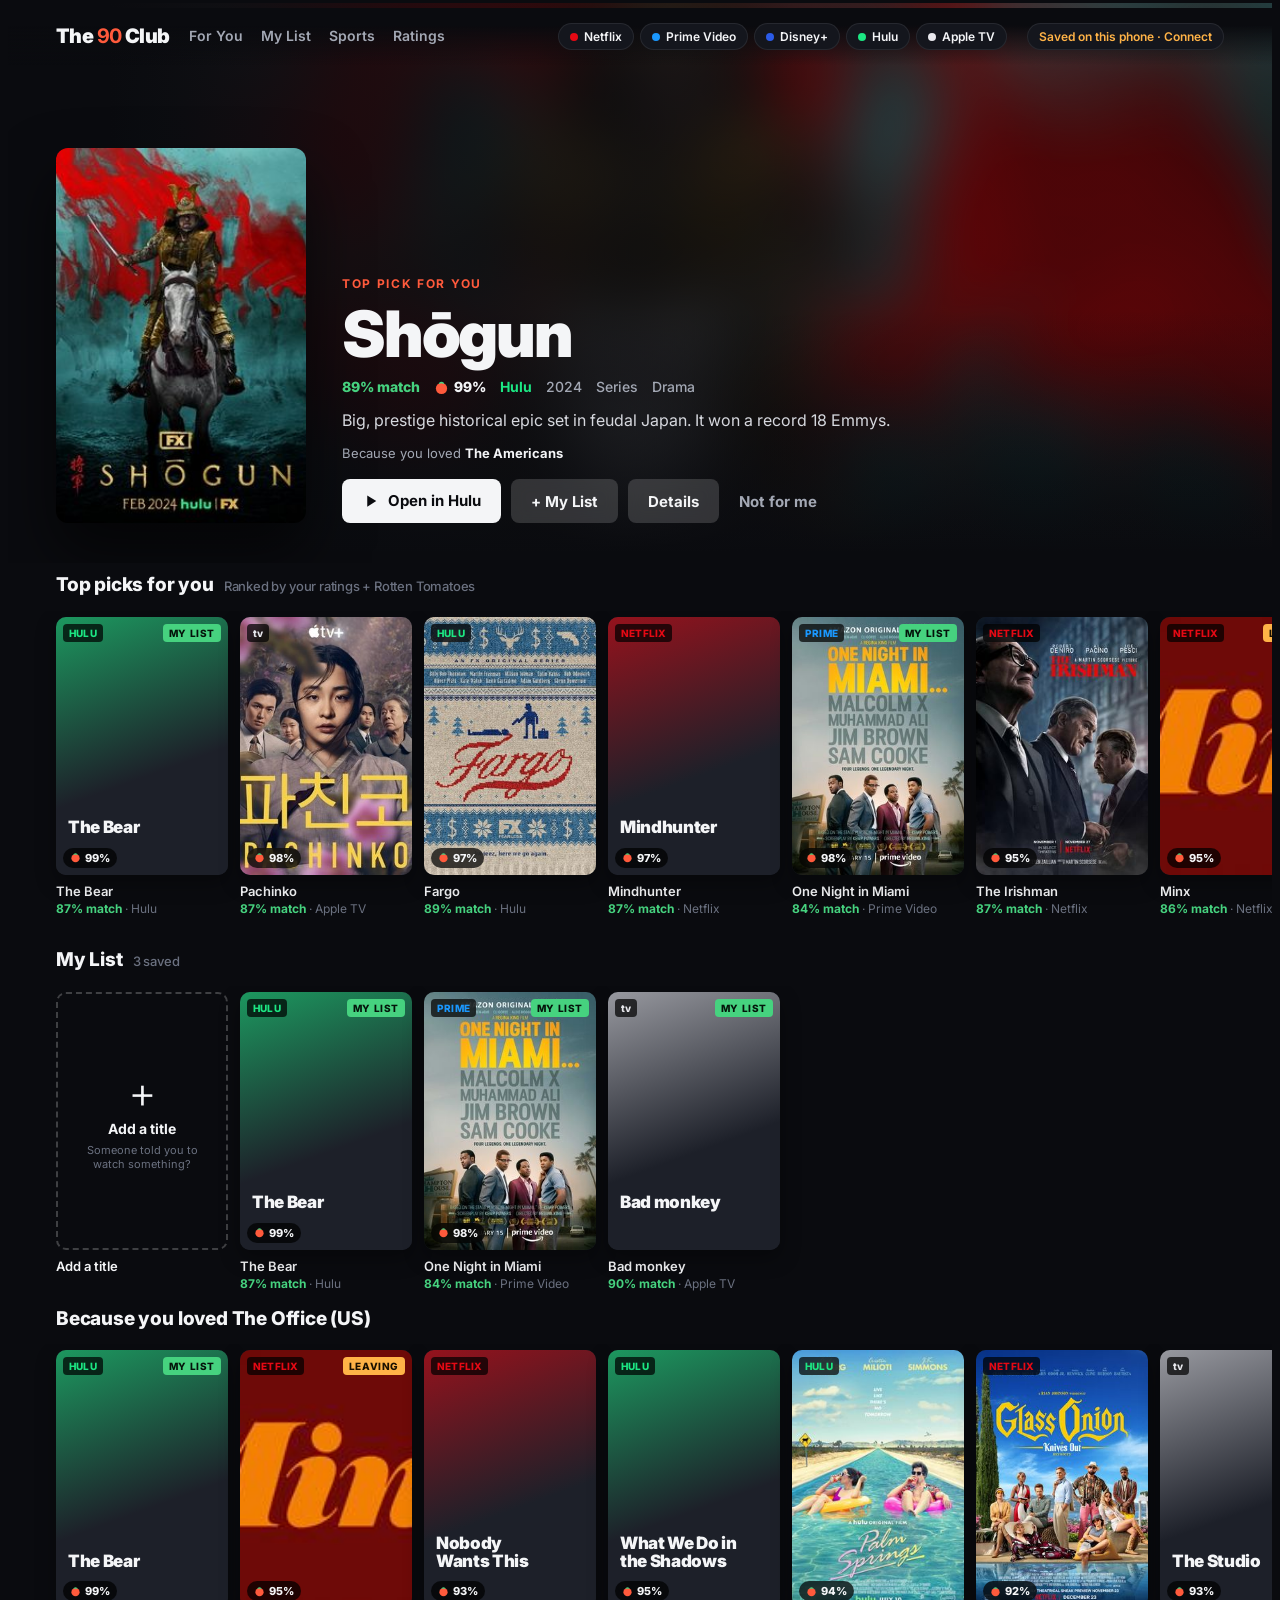
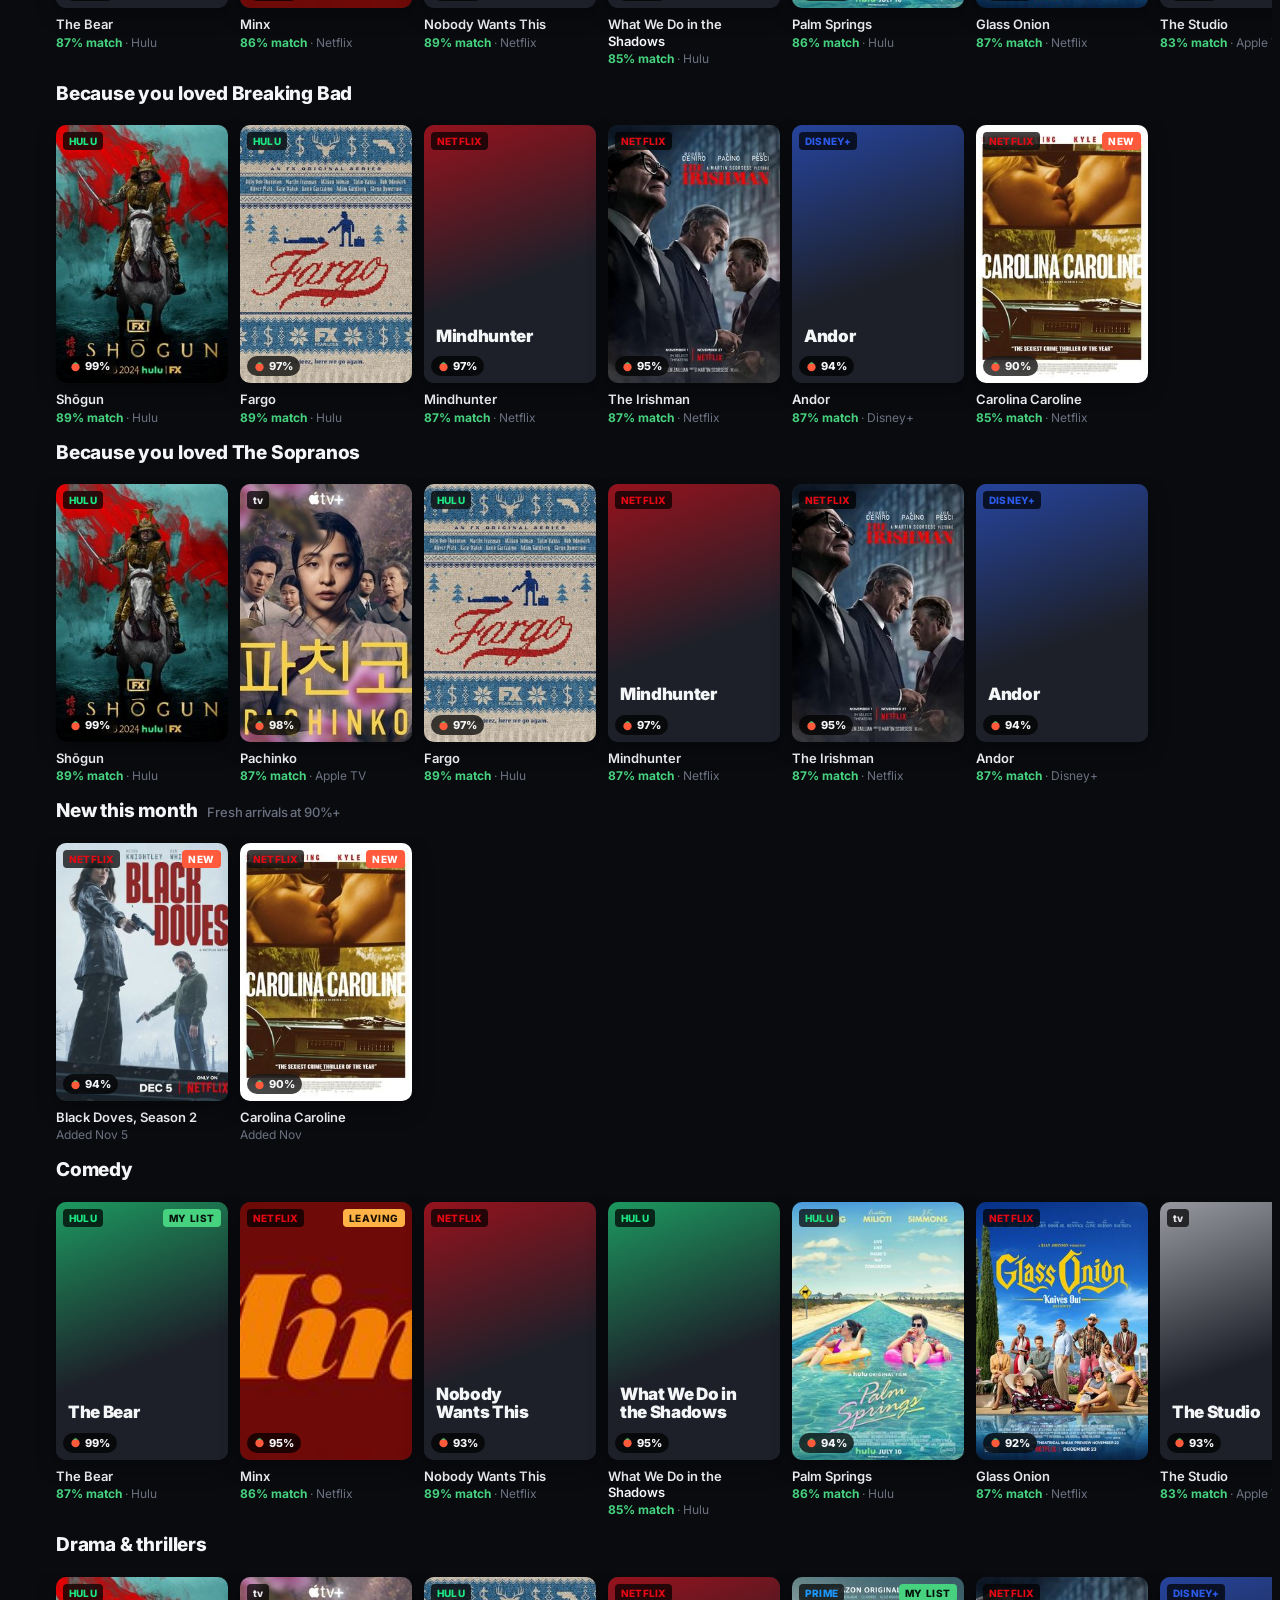
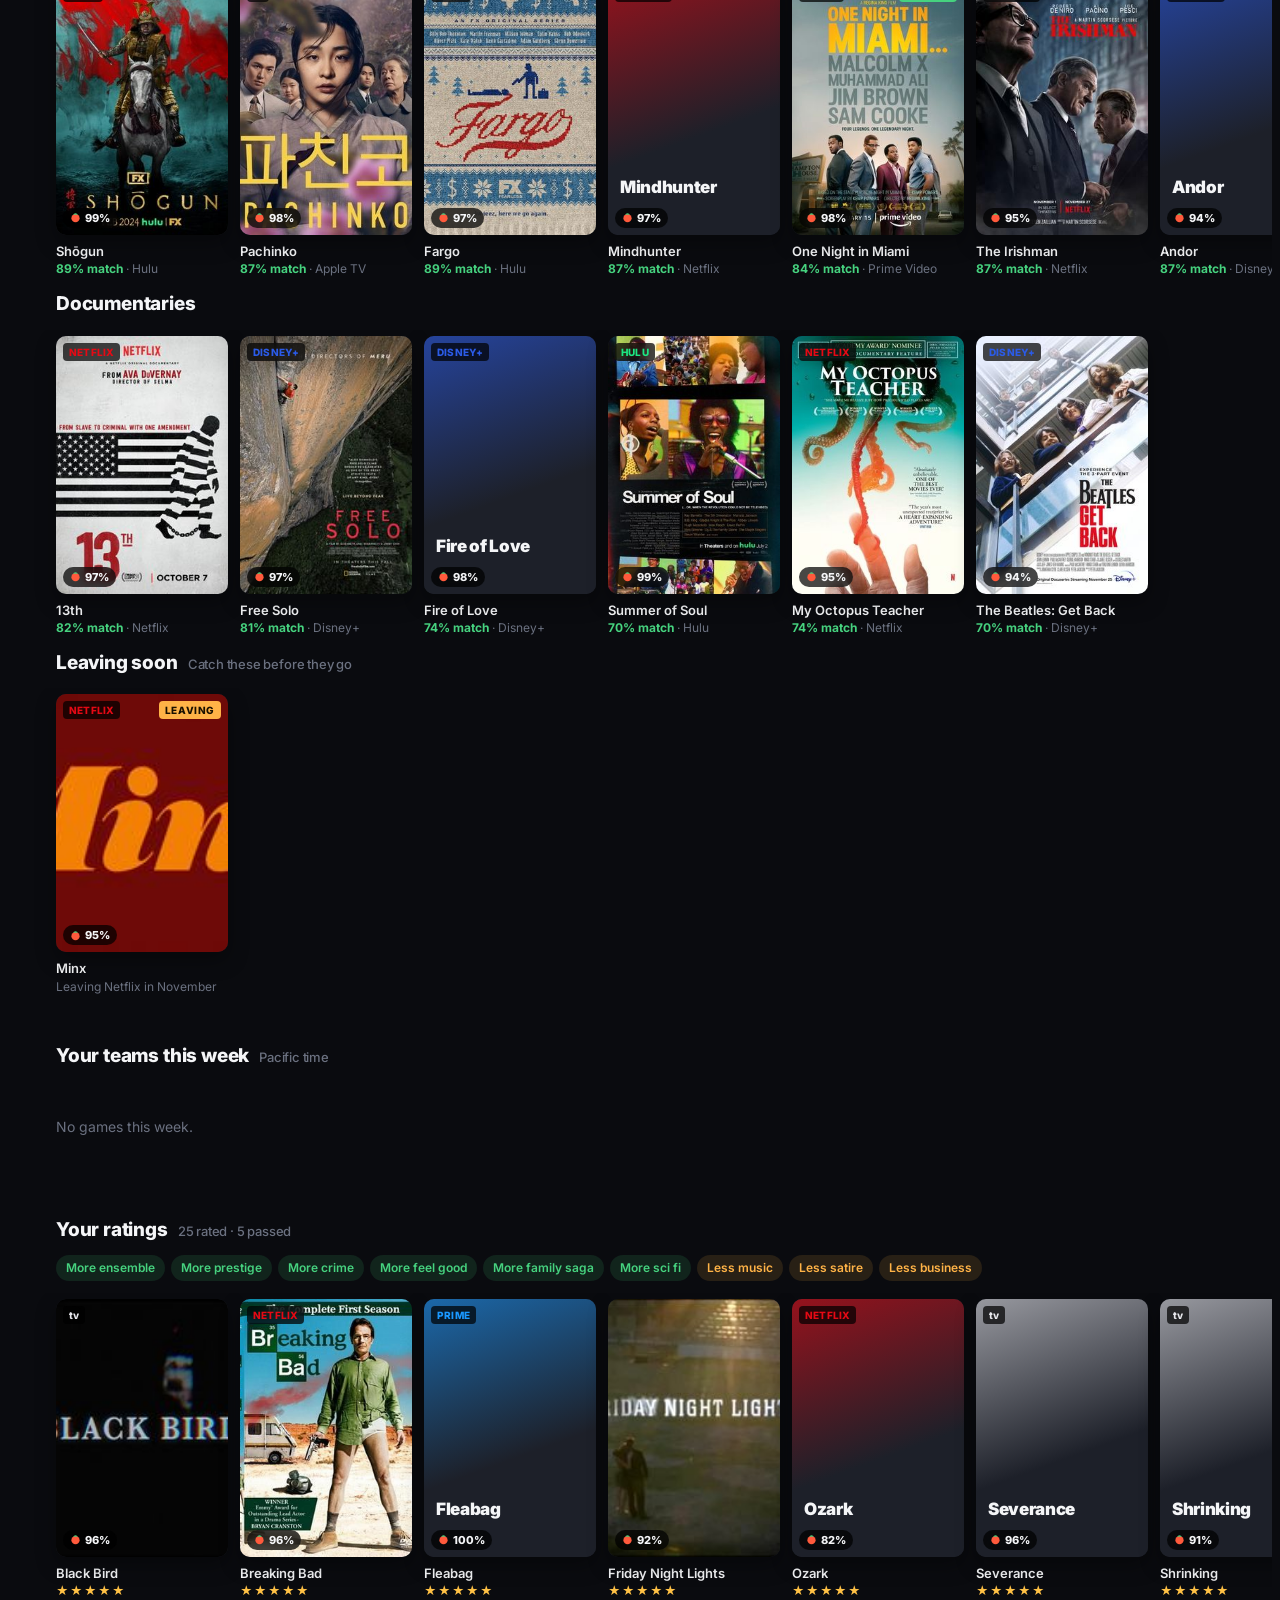
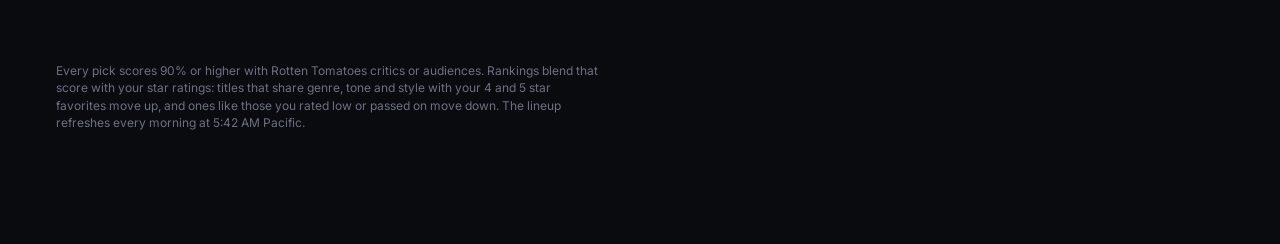
==== tv/index.html @ d79c508c "90 Club: keep the hand-added flag when a title is marked seen Co-Authored-By: Claude Opus 5.5 <norep" ====
<!DOCTYPE html>
<html lang="en">
<head>
<meta charset="utf-8">
<meta name="viewport" content="width=device-width, initial-scale=1, viewport-fit=cover">
<!-- Not linked from the photography site; search engines are asked to skip it. -->
<meta name="robots" content="noindex, nofollow, noarchive">
<title>90 Club</title>
<meta name="apple-mobile-web-app-capable" content="yes">
<meta name="mobile-web-app-capable" content="yes">
<meta name="apple-mobile-web-app-title" content="90 Club">
<meta name="apple-mobile-web-app-status-bar-style" content="black-translucent">
<meta name="theme-color" content="#0A0B0F">
<link rel="apple-touch-icon" href="apple-touch-icon.png">
<link rel="icon" type="image/png" sizes="32x32" href="favicon-32.png">
<link rel="manifest" href="manifest.webmanifest">
<link rel="preconnect" href="https://fonts.googleapis.com">
<link rel="stylesheet" href="https://fonts.googleapis.com/css2?family=Inter:wght@400;500;600;700;800;900&display=swap">
<style>
/* Layout: a streaming home screen. Featured hero on top, then horizontal shelves of 2:3 poster tiles; a detail sheet opens on tap. Deliberately dark-only, like a TV app. */
:root{
  color-scheme:dark;
  --bg:#0A0B0F; --raise:#14161D; --raise2:#1D2029; --ink:#F4F5F7; --muted:#A3A8B4; --dim:#6B7180; --line:rgba(255,255,255,.08);
  --tomato:#FF5A3C; --fresh:#46D27F; --gold:#FFC145; --warn:#FFB347;
  --f:"Inter",system-ui,-apple-system,"Segoe UI",sans-serif;
  --tile:clamp(118px,15vw,172px);
  --netflix:#E50914; --prime:#1A98FF; --disney:#2B5BE8; --hulu:#1CE783; --apple:#E8E8ED;
}
*{box-sizing:border-box}
[hidden]{display:none!important}
#toast{position:fixed;left:50%;bottom:calc(20px + env(safe-area-inset-bottom,0px));transform:translate(-50%,20px);opacity:0;pointer-events:none;z-index:60;max-width:min(92vw,460px);background:var(--ink);color:#0A0B0F;font-weight:600;font-size:14px;line-height:1.35;padding:12px 16px;border-radius:12px;box-shadow:0 12px 30px rgba(0,0,0,.5);transition:opacity .2s,transform .2s}
#toast.on{opacity:1;transform:translate(-50%,0)}
html{background:var(--bg)}
body{background:var(--bg);color:var(--ink);font-family:var(--f);font-size:15px;line-height:1.45;-webkit-font-smoothing:antialiased;overflow-x:hidden}
button{font-family:inherit}
a{color:inherit}
:focus-visible{outline:2px solid var(--ink);outline-offset:3px}
.gut{padding-left:max(16px,env(safe-area-inset-left,0px));padding-right:max(16px,env(safe-area-inset-right,0px))}
@media(min-width:900px){.gut{padding-left:max(48px,env(safe-area-inset-left,0px));padding-right:max(48px,env(safe-area-inset-right,0px))}}

/* Top bar */
body::before{content:"";position:fixed;inset:0 0 auto;height:env(safe-area-inset-top,0px);z-index:30;background:var(--bg)}
.bar{position:sticky;top:env(safe-area-inset-top,0px);z-index:20;display:flex;align-items:center;gap:20px;padding-block:14px;background:linear-gradient(var(--bg) 30%,rgba(10,11,15,0));flex-wrap:wrap}
.logo{font-weight:900;font-size:20px;letter-spacing:-.03em;white-space:nowrap}
.logo b{color:var(--tomato)}
.tabs{display:flex;gap:18px;font-size:14px;font-weight:600;flex-wrap:wrap}
.tabs a{text-decoration:none;color:var(--muted)}
.tabs a:hover{color:var(--ink)}
.svcs{margin-left:auto;display:flex;gap:6px;flex-wrap:wrap}
.svc-chip{border:1px solid var(--line);background:var(--raise);color:var(--muted);border-radius:999px;padding:5px 11px;font-size:12px;font-weight:600;cursor:pointer;display:inline-flex;align-items:center;gap:6px}
.svc-chip i{width:8px;height:8px;border-radius:50%;background:var(--c)}
.svc-chip[aria-pressed="false"]{opacity:.4}
.svc-chip[aria-pressed="true"]{color:var(--ink)}

/* Hero */
.hero{position:relative;min-height:min(560px,78vh);display:flex;align-items:flex-end;overflow:hidden;margin-top:-62px}
.hero-bg{position:absolute;inset:0;background-size:cover;background-position:center 20%;filter:blur(28px) saturate(1.3);transform:scale(1.2);opacity:.55}
.hero::after{content:"";position:absolute;inset:0;background:linear-gradient(90deg,var(--bg) 8%,rgba(10,11,15,.65) 45%,rgba(10,11,15,.2) 75%),linear-gradient(0deg,var(--bg) 2%,rgba(10,11,15,0) 45%)}
.hero-in{position:relative;z-index:1;display:flex;gap:36px;align-items:flex-end;width:100%;padding-block:110px 40px}
.hero-poster{width:clamp(130px,22vw,250px);aspect-ratio:2/3;border-radius:12px;background:var(--raise2) center/cover;box-shadow:0 30px 60px rgba(0,0,0,.6);flex-shrink:0;max-width:100%}
.hero-txt{min-width:0;max-width:620px;display:flex;flex-direction:column;gap:12px}
.kicker{font-size:12px;font-weight:700;letter-spacing:.14em;text-transform:uppercase;color:var(--tomato)}
.hero h1{margin:0;font-size:clamp(34px,6vw,64px);font-weight:900;letter-spacing:-.035em;line-height:.95;text-wrap:balance}
.meta{display:flex;flex-wrap:wrap;gap:6px 14px;align-items:center;font-size:14px;color:var(--muted);font-weight:500}
.meta .match{color:var(--fresh);font-weight:800}
.rt{display:inline-flex;align-items:center;gap:5px;font-weight:800;color:var(--ink);font-variant-numeric:tabular-nums}
.rt svg{width:15px;height:15px}
.hero p{margin:0;font-size:16px;color:#D6D8DE;max-width:56ch}
.why{font-size:13px;color:var(--muted)}
.why b{color:var(--ink)}
.btns{display:flex;gap:10px;flex-wrap:wrap;margin-top:4px}
.btn{display:inline-flex;align-items:center;gap:8px;border:0;border-radius:8px;padding:11px 20px;font-size:15px;font-weight:700;cursor:pointer;text-decoration:none;white-space:nowrap}
.btn.pri{background:var(--ink);color:#0A0B0F}
.btn.sec{background:rgba(255,255,255,.16);color:var(--ink);backdrop-filter:blur(8px)}
.btn.sec[aria-pressed="true"]{background:var(--ink);color:#0A0B0F}
.btn.ghost{background:transparent;color:var(--muted);padding-inline:10px}
.btn svg{width:18px;height:18px}
@media(max-width:640px){.hero-in{flex-direction:column;align-items:flex-start;gap:20px;padding-top:90px}.hero-poster{width:140px}}

/* Shelves */
main{display:flex;flex-direction:column;gap:34px;padding-block:8px 64px}
.shelf{display:flex;flex-direction:column;gap:12px;scroll-margin-top:80px}
.shelf h2{margin:0;font-size:19px;font-weight:800;letter-spacing:-.01em;display:flex;align-items:baseline;gap:10px;flex-wrap:wrap}
.shelf h2 small{font-size:13px;font-weight:500;color:var(--dim)}
.row{display:flex;gap:12px;overflow-x:auto;scroll-snap-type:x mandatory;padding-block:6px 14px;scrollbar-width:none;scroll-padding-left:max(16px,env(safe-area-inset-left,0px))}
.row::-webkit-scrollbar{display:none}
@media(min-width:900px){.row{scroll-padding-left:48px}}
.row::after{content:"";flex:0 0 1px}
.tile{flex:0 0 var(--tile);scroll-snap-align:start;border:0;padding:0;background:none;color:inherit;text-align:left;cursor:pointer;display:flex;flex-direction:column;gap:8px}
.art{position:relative;width:100%;aspect-ratio:2/3;border-radius:10px;overflow:hidden;background:var(--raise2);box-shadow:0 8px 20px rgba(0,0,0,.35);transition:transform .25s ease,box-shadow .25s ease}
.art img{width:100%;height:100%;object-fit:cover;display:block}
.tile:hover .art,.tile:focus-visible .art{transform:scale(1.045);box-shadow:0 16px 34px rgba(0,0,0,.55)}
.fallback{position:absolute;inset:0;display:flex;flex-direction:column;justify-content:flex-end;padding:12px 12px 38px;background:linear-gradient(160deg,var(--c,#333) -40%,var(--raise2) 60%)}
.fallback span{font-weight:900;font-size:17px;line-height:1.05;letter-spacing:-.02em;text-wrap:balance}
.badge{position:absolute;top:7px;left:7px;font-size:10px;font-weight:800;letter-spacing:.02em;padding:3px 6px;border-radius:4px;background:rgba(0,0,0,.72);color:var(--c);backdrop-filter:blur(6px)}
.score{position:absolute;bottom:7px;left:7px;display:inline-flex;align-items:center;gap:4px;font-size:11px;font-weight:800;padding:3px 7px;border-radius:999px;background:rgba(0,0,0,.72);backdrop-filter:blur(6px)}
.score svg{width:11px;height:11px}
.flag{position:absolute;top:7px;right:7px;font-size:10px;font-weight:800;text-transform:uppercase;letter-spacing:.06em;padding:3px 6px;border-radius:4px;background:var(--tomato);color:#fff}
.flag.leave{background:var(--warn);color:#1a1100}
.flag.seen{background:var(--fresh);color:#04130A}
.tile-t{font-size:13px;font-weight:600;line-height:1.25;display:-webkit-box;-webkit-line-clamp:2;-webkit-box-orient:vertical;overflow:hidden}
.tile-s{font-size:12px;color:var(--dim);margin-top:-6px}
.stars-mini{color:var(--gold);letter-spacing:1px}
.empty-row{color:var(--dim);font-size:14px;padding:30px 0}

/* Sports */
.games{display:flex;gap:12px;overflow-x:auto;scroll-snap-type:x mandatory;padding-block:6px 14px;scrollbar-width:none}
.games::-webkit-scrollbar{display:none}
.game{flex:0 0 min(300px,78vw);scroll-snap-align:start;border-radius:12px;padding:16px;background:linear-gradient(140deg,var(--gc,#2a2d38),var(--raise) 70%);display:flex;flex-direction:column;gap:8px;min-height:150px;border:1px solid var(--line)}
.game.mine{--gc:#5a1e15}
.g-top{display:flex;justify-content:space-between;font-size:12px;font-weight:700;color:var(--muted);letter-spacing:.04em;text-transform:uppercase;gap:8px}
.g-top .live{color:var(--tomato)}
.g-teams{font-size:19px;font-weight:800;letter-spacing:-.01em;line-height:1.15}
.g-note{font-size:13px;color:var(--muted)}
.g-foot{margin-top:auto;display:flex;gap:6px;flex-wrap:wrap;font-size:11px;font-weight:700}
.g-foot span{padding:3px 8px;border-radius:999px;background:rgba(255,255,255,.1)}
.g-foot .ok{background:rgba(70,210,127,.16);color:var(--fresh)}
.g-foot .no{background:rgba(255,179,71,.16);color:var(--warn)}

/* Detail sheet */
.scrim{position:fixed;inset:0;z-index:50;background:rgba(0,0,0,.7);backdrop-filter:blur(6px);display:flex;align-items:center;justify-content:center;padding:max(16px,env(safe-area-inset-top,0px)) max(16px,env(safe-area-inset-right,0px)) max(16px,env(safe-area-inset-bottom,0px)) max(16px,env(safe-area-inset-left,0px))}
.sheet{position:relative;width:min(760px,100%);max-height:100%;overflow:auto;background:var(--raise);border-radius:16px;border:1px solid var(--line);box-shadow:0 40px 80px rgba(0,0,0,.6)}
.sheet-head{position:relative;display:flex;gap:22px;padding:24px;align-items:flex-end;overflow:hidden}
.sheet-head .hero-bg{opacity:.45}
.sheet-head::after{content:"";position:absolute;inset:0;background:linear-gradient(0deg,var(--raise) 5%,rgba(20,22,29,.4))}
.sheet-head>*:not(.hero-bg){position:relative;z-index:1}
.sheet-poster{width:140px;aspect-ratio:2/3;border-radius:10px;background:var(--raise2) center/cover;flex-shrink:0;box-shadow:0 20px 40px rgba(0,0,0,.5)}
.sheet h2{margin:0 0 8px;font-size:clamp(24px,4vw,34px);font-weight:900;letter-spacing:-.03em;line-height:1}
.sheet-body{padding:0 24px 24px;display:flex;flex-direction:column;gap:16px}
.sheet-body p{margin:0;font-size:15px;color:#D6D8DE}
.close{position:absolute;top:12px;right:12px;z-index:2;width:34px;height:34px;border-radius:50%;border:0;background:rgba(0,0,0,.6);color:var(--ink);font-size:18px;cursor:pointer}
.rate{display:flex;align-items:center;gap:4px;font-size:13px;color:var(--muted);flex-wrap:wrap}
.rate span{margin-right:8px}
.star{background:none;border:0;cursor:pointer;font-size:28px;line-height:1;color:#3A3E4A;padding:0 2px}
.star.on{color:var(--gold)}
.chips{display:flex;gap:6px;flex-wrap:wrap}
.chip{font-size:12px;font-weight:600;padding:4px 10px;border-radius:999px;background:var(--raise2);color:var(--muted)}
@media(max-width:560px){.sheet-head{flex-direction:column;align-items:flex-start}.sheet-poster{width:110px}}

.notice{background:#2A1F0B;color:var(--warn);padding:10px 14px;border-radius:8px;font-size:13px}
footer{color:var(--dim);font-size:12px;max-width:80ch;padding-bottom:40px}
.taste{display:flex;gap:6px;flex-wrap:wrap}
.taste span{font-size:12px;font-weight:600;padding:4px 10px;border-radius:999px;background:rgba(70,210,127,.12);color:var(--fresh)}
.taste span.less{background:rgba(255,179,71,.12);color:var(--warn)}
@media (prefers-reduced-motion:reduce){.art{transition:none}.tile:hover .art{transform:none}}

.sync{border:1px solid var(--line);background:var(--raise);color:var(--muted);border-radius:999px;padding:5px 11px;font-size:12px;font-weight:600;cursor:pointer;white-space:nowrap}
.sync.ok{color:var(--fresh)} .sync.warn{color:var(--warn)} .sync.bad{color:var(--tomato);border-color:var(--tomato)}
.steps{margin:0;padding-left:20px;color:#D6D8DE;font-size:14px;line-height:1.6}
.steps a{color:var(--ink)}
.lbl{font-size:12px;font-weight:700;letter-spacing:.08em;text-transform:uppercase;color:var(--muted)}
#tok{width:100%;font:500 16px var(--f);padding:12px 14px;border-radius:10px;border:1px solid var(--line);background:var(--bg);color:var(--ink)}
.status{margin:0;font-size:13px;color:var(--muted);min-height:1.3em}
.add-art{display:flex;flex-direction:column;align-items:center;justify-content:center;gap:6px;text-align:center;padding:12px;background:transparent;border:2px dashed rgba(255,255,255,.22);box-shadow:none}
.add-art span{font-size:44px;line-height:1;font-weight:300;color:var(--ink)}
.add-art b{font-size:14px}
.add-art small{font-size:11px;color:var(--dim);line-height:1.3}
.field{width:100%;font:500 16px var(--f);padding:12px 14px;border-radius:10px;border:1px solid var(--line);background:var(--bg);color:var(--ink)}
.add-form .lbl{margin-bottom:-8px}
.add-form .lbl small{text-transform:none;letter-spacing:0;font-weight:500;color:var(--dim)}
.seg{display:flex;gap:6px;flex-wrap:wrap}
.seg label{cursor:pointer}
.seg input{position:absolute;opacity:0;pointer-events:none}
.seg span{display:inline-block;padding:9px 16px;border-radius:999px;border:1px solid var(--line);background:var(--raise2);font-weight:600;font-size:14px}
.seg input:checked+span{background:var(--ink);color:#0A0B0F}
.seg input:focus-visible+span{outline:2px solid var(--ink);outline-offset:2px}
@media(display-mode:standalone){.bar{padding-top:calc(14px + env(safe-area-inset-top,0px))}}
@media(max-width:640px){.bar{position:relative;top:0;gap:10px 16px}.svcs{margin-left:0;flex-wrap:nowrap;overflow-x:auto;scrollbar-width:none;max-width:100%;order:3;width:100%}.svcs::-webkit-scrollbar{display:none}.svc-chip{flex:0 0 auto}.sync{order:2;margin-left:auto}.tabs{order:4;width:100%}.hero{margin-top:0}}
</style>
</head>
<body>
<header class="bar gut">
  <div class="logo">The <b>90</b> Club</div>
  <nav class="tabs" aria-label="Sections"><a href="#for-you">For You</a><a href="#my-list">My List</a><a href="#sports">Sports</a><a href="#ratings">Ratings</a></nav>
  <div class="svcs" id="svcs" role="group" aria-label="Services"></div>
  <button class="sync" id="sync" data-action="settings">Saved on this phone</button>
</header>

<section class="hero" id="hero" aria-label="Featured">
  <div class="hero-bg" id="hero-bg"></div>
  <div class="hero-in gut">
    <div class="hero-poster" id="hero-poster"></div>
    <div class="hero-txt">
      <div class="kicker" id="hero-kick">Loading your lineup</div>
      <h1 id="hero-title">The 90 Club</h1>
      <div class="meta" id="hero-meta"></div>
      <p id="hero-best">Picks from Netflix, Prime Video, Disney+, Hulu and Apple TV that score 90% or higher on Rotten Tomatoes, ranked by what you love.</p>
      <div class="why" id="hero-why"></div>
      <div class="btns" id="hero-btns"></div>
    </div>
  </div>
</section>

<main id="main">
  <div class="gut" id="notice-wrap" hidden><div class="notice" id="notice"></div></div>
  <div id="shelves"></div>
  <section class="shelf" id="sports"><h2 class="gut">Your teams this week <small>Pacific time</small></h2><div class="games gut" id="games"></div></section>
  <section class="shelf" id="ratings"><h2 class="gut">Your ratings <small id="rated-sub"></small></h2><div class="gut taste" id="taste"></div><div class="row gut" id="rated"></div></section>
  <footer class="gut" id="foot">Every pick scores 90% or higher with Rotten Tomatoes critics or audiences. Rankings blend that score with your star ratings: titles that share genre, tone and style with your 4 and 5 star favorites move up, and ones like those you rated low or passed on move down. The lineup refreshes every morning at 5:42 AM Pacific.</footer>
</main>

<div class="scrim" id="scrim" hidden><div class="sheet" id="sheet" role="dialog" aria-modal="true" aria-labelledby="sheet-title"></div></div>

<script>

const SVC={"Netflix":{c:"--netflix",s:"NETFLIX",u:"https://www.netflix.com/search?q="},"Prime Video":{c:"--prime",s:"PRIME",u:"https://www.amazon.com/s?i=instant-video&k="},"Disney+":{c:"--disney",s:"DISNEY+",u:"https://www.disneyplus.com/search?q="},"Hulu":{c:"--hulu",s:"HULU",u:"https://www.hulu.com/search?q="},"Apple TV":{c:"--apple",s:"tv",u:"https://tv.apple.com/search?term="}};
const ON_PLAN=/^(CBS|NBC|FOX|ABC|ESPN|ESPN2|FS1|BTN|TNT|NBA TV|Prime Video|NBC \/ Peacock|SEC Network)$/;
const TOM='<svg viewBox="0 0 16 16" aria-hidden="true"><circle cx="8" cy="9" r="6" fill="#FF5A3C"/><path d="M6 3.5c1-.8 3-.8 4 0" stroke="#46D27F" stroke-width="1.6" fill="none" stroke-linecap="round"/></svg>';
const state={feed:null,marks:{},art:{},svc:new Set(Object.keys(SVC)),open:null};
try{const s=JSON.parse(localStorage.getItem("ninety-svc")||"null");if(Array.isArray(s)&&s.length)state.svc=new Set(s)}catch(e){}
const $=id=>document.getElementById(id);
const esc=s=>String(s??"").replace(/[&<>"]/g,c=>({"&":"&amp;","<":"&lt;",">":"&gt;",'"':"&quot;"}[c]));

/* ---------- taste model ---------- */
function weightOf(m){if(m.state==="skip")return -1;if(m.state==="want")return .5;if(m.rating)return m.rating-3;return 0}
const feats=t=>["g:"+t.genre,"y:"+t.type,...(t.tags||[]).map(x=>"t:"+x)];
function buildTaste(){const sum={},n={};let votes=0;
  for(const[id,m]of Object.entries(state.marks)){const w=weightOf(m);if(!w||!m.t)continue;votes++;const tt={...m.t,...(state.enrich?.[id]||{})};for(const f of feats(tt)){sum[f]=(sum[f]||0)+w;n[f]=(n[f]||0)+1}}
  const aff={};for(const f in sum)aff[f]=sum[f]/(n[f]+1);return{aff,votes}}
const best=t=>Math.max(t.critics??0,t.audience??0);
function overlap(a,b){return (a.tags||[]).filter(x=>(b.tags||[]).includes(x)).length+(a.genre===b.genre?.5:0)}
function matchOf(t,taste){const fs=feats(t);let s=0,k=0;for(const f of fs)if(taste.aff[f]!=null){s+=taste.aff[f];k++}s=k?s/k*Math.min(1,k/2):0;s=Math.max(-2,Math.min(2,s));
  let why=null,bo=0;for(const[id,m]of Object.entries(state.marks)){if(id===t.id||!m.t||(m.rating||0)<4)continue;const o=overlap(m.t,t)+(m.rating===5?.25:0);if(o>bo){bo=o;why=m.t.title}}
  return{score:best(t)+s*10,taste:s,pct:Math.max(50,Math.min(98,Math.round(74+s*16))),why:bo>=1.5?why:null}}

/* ---------- helpers ---------- */
function lookup(id){return state.feed?.titles.find(t=>t.id===id)||(state.marks[id]?.t?{id,...state.marks[id].t,...(state.enrich?.[id]||{})}:null)}
const snap=t=>({title:t.title,service:t.service,type:t.type,year:t.year,genre:t.genre,tags:t.tags||[],critics:t.critics??null,audience:t.audience??null,best:t.best||""});
const artOf=id=>state.art[id]||null;
const svcColor=s=>`var(${SVC[s]?.c||"--muted"})`;
function scoreHTML(t){const c=t.critics,a=t.audience;if(c==null&&a==null)return"";return `<span class="rt">${TOM}${c!=null?c+"%":""}${c==null&&a!=null?a+"% audience":""}</span>`}
function fmtShort(d){if(/^\d{4}-\d{2}$/.test(d))return new Date(d+"-15T12:00:00").toLocaleDateString("en-US",{month:"short"});return new Date(d+"T12:00:00").toLocaleDateString("en-US",{month:"short",day:"numeric"})}
function showNotice(t){$("notice").textContent=t;$("notice-wrap").hidden=false}

/* ---------- marks ---------- */
function toggleMark(id,kind){const t=lookup(id);if(!t)return;const cur=state.marks[id];const next=cur?.state===kind?null:kind;
  if(!next)return saveMark(id,null);const body={state:next,at:new Date().toISOString(),t:{...(cur?.t||{}),...snap(t)}};if(cur?.manual)body.manual=true;
  if(next==="watched"&&cur?.rating)body.rating=cur.rating;return saveMark(id,body)}
function rate(id,n){const t=lookup(id);if(!t)return;const cur=state.marks[id];const body={...(cur||{}),state:"watched",at:new Date().toISOString(),t:snap(t)};
  if(cur?.rating===n)delete body.rating;else body.rating=n;return saveMark(id,body)}

/* Where "Open in …" goes: the title's own page when we know it; otherwise a
   jump to the first matching title page on that service (Hulu and Disney+
   ignore search terms in links, so their search pages open empty). */
const JUMP={"Hulu":"hulu.com","Disney+":"disneyplus.com","Apple TV":"tv.apple.com"};
function watchUrl(t){
  if(t.service==="Hulu"&&t.url){const m=t.url.match(/hulu\.com\/(series|movie)\/(?:[a-z0-9-]*-)?([0-9a-f]{8}-[0-9a-f]{4}-[0-9a-f]{4}-[0-9a-f]{4}-[0-9a-f]{12})/i);
    if(m)return `hulu://${m[1].toLowerCase()}/${m[2]}`}
  if(t.url&&/^https:\/\//.test(t.url))return t.url;
  let site=JUMP[t.service];
  if(site){if(t.service==="Hulu")site+=t.type==="Series"?"/series":"/movie";
    const plain=String(t.title).normalize("NFD").replace(/[\u0300-\u036f]/g,"");
    return "https://duckduckgo.com/?q="+encodeURIComponent("!ducky site:"+site+" "+plain+(t.year?" "+t.year:""))}
  const sv=SVC[t.service];return sv?sv.u+encodeURIComponent(t.title):"https://www.justwatch.com/us/search?q="+encodeURIComponent(t.title)}
/* Copy the title on "Open in …" so it can be pasted into the app's search if the app opens on its home screen. */
document.addEventListener("click",e=>{const a=e.target.closest("a[data-copy]");if(!a)return;const title=a.dataset.copy;
  const done=()=>toast(`"${title}" copied. If ${a.textContent.replace(/^\s*Open in\s*/,"").trim()||"the app"} opens on its home screen, tap Search and paste.`);
  try{navigator.clipboard.writeText(title).then(done,()=>{})}catch(err){}
  const href=a.getAttribute("href")||"";if(/^[a-z]+:\/\//i.test(href)&&!/^https?:/i.test(href)){e.preventDefault();setTimeout(()=>{location.href=href},60)}});
function toast(msg){let el=document.getElementById("toast");if(!el){el=document.createElement("div");el.id="toast";el.setAttribute("role","status");document.body.appendChild(el)}
  el.textContent=msg;el.classList.add("on");clearTimeout(toast.t);toast.t=setTimeout(()=>el.classList.remove("on"),6000)}
/* ---------- tiles ---------- */
function tile(t,opts={}){const m=state.marks[t.id];const img=artOf(t.id);const sv=SVC[t.service];
  const flag=opts.flag||(t.leaving?'<span class="flag leave">Leaving</span>':t.added?'<span class="flag">New</span>':m?.state==="want"?'<span class="flag seen">My List</span>':"");
  return `<button class="tile" data-open="${t.id}" aria-label="${esc(t.title)}">
    <div class="art" style="--c:${svcColor(t.service)}">${img?`<img src="${esc(img)}" alt="" loading="lazy">`:`<div class="fallback"><span>${esc(t.title)}</span></div>`}
      ${sv?`<span class="badge" style="--c:${svcColor(t.service)}">${sv.s}</span>`:""}${flag}
      ${t.critics!=null||t.audience!=null?`<span class="score">${TOM}${t.critics??t.audience}%</span>`:""}</div>
    <div class="tile-t">${esc(t.title)}</div>${opts.sub?`<div class="tile-s">${opts.sub}</div>`:""}</button>`}
function shelf(id,title,sub,list,opts={}){if(!list.length&&!opts.keep)return"";
  return `<section class="shelf" id="${id}"><h2 class="gut">${esc(title)}${sub?` <small>${esc(sub)}</small>`:""}</h2>
  <div class="row gut">${(opts.lead||"")+(list.length?list.map(t=>tile(t,opts.tile?opts.tile(t):{})).join(""):`<div class="empty-row">${esc(opts.empty||"")}</div>`)}</div></section>`}

/* ---------- render ---------- */
function render(){
  $("svcs").innerHTML=Object.keys(SVC).map(s=>`<button class="svc-chip" data-svc="${s}" aria-pressed="${state.svc.has(s)}" style="--c:${svcColor(s)}"><i></i>${s}</button>`).join("");
  const f=state.feed;if(!f)return;
  const taste=buildTaste(),useT=taste.votes>=2;
  const mk=t=>useT?matchOf(t,taste):{score:best(t),taste:0,pct:null,why:null};
  const hidden=t=>{const s=state.marks[t.id]?.state;return s==="watched"||s==="skip"};
  const pool=f.titles.filter(t=>state.svc.has(t.service)&&!hidden(t)&&!(t.manual&&best(t)<90));
  const scored=pool.map(t=>({t,m:mk(t)})).sort((a,b)=>b.m.score-a.m.score||a.t.title.localeCompare(b.t.title));
  const ranked=scored.map(x=>x.t);

  // Hero: best match with art, else best match
  const heroX=scored.find(x=>artOf(x.t.id)&&x.t.type!=="Documentary")||scored[0];
  if(heroX){const t=heroX.t,m=heroX.m,img=artOf(t.id),sv=SVC[t.service];
    $("hero-bg").style.backgroundImage=img?`url("${img}")`:"none";
    $("hero-poster").style.backgroundImage=img?`url("${img}")`:"none";$("hero-poster").hidden=!img;
    $("hero-kick").textContent=useT?"Top pick for you":"Top pick tonight";
    $("hero-title").textContent=t.title;
    $("hero-meta").innerHTML=[m.pct?`<span class="match">${m.pct}% match</span>`:"",scoreHTML(t),`<span style="color:${svcColor(t.service)};font-weight:700">${esc(t.service)}</span>`,`<span>${t.year}</span>`,`<span>${esc(t.type)}</span>`,`<span>${esc(t.genre)}</span>`].filter(Boolean).join("");
    $("hero-best").textContent=t.best;
    $("hero-why").innerHTML=m.why?`Because you loved <b>${esc(m.why)}</b>`:"";
    const w=state.marks[t.id]?.state==="want";
    $("hero-btns").innerHTML=`<a class="btn pri" href="${watchUrl(t)}" data-copy="${esc(t.title)}" target="_blank" rel="noopener"><svg viewBox="0 0 24 24" fill="currentColor"><path d="M7 4.5v15l12-7.5z"/></svg>Open in ${esc(t.service)}</a>
      <button class="btn sec" data-id="${t.id}" data-mark="want" aria-pressed="${w}">${w?"✓ On My List":"+ My List"}</button>
      <button class="btn sec" data-open="${t.id}">Details</button>
      <button class="btn ghost" data-id="${t.id}" data-mark="skip">Not for me</button>`;}

  // Shelves
  const sub=t=>{const m=mk(t);return{sub:m.pct&&useT?`<span style="color:var(--fresh);font-weight:700">${m.pct}% match</span> · ${esc(t.service)}`:esc(t.service)}};
  let html="";
  html+=shelf("for-you",useT?"Top picks for you":"Top picks","Ranked by your ratings + Rotten Tomatoes",ranked.filter(t=>t!==heroX?.t).slice(0,16),{tile:sub});
  const inRanked=new Set(ranked.map(t=>t.id));
  const myList=[...ranked.filter(t=>state.marks[t.id]?.state==="want"),...Object.entries(state.marks).filter(([id,m])=>m.state==="want"&&!inRanked.has(id)).map(([id])=>lookup(id)).filter(Boolean)];
  const addTile=`<button class="tile" data-action="add-title" aria-label="Add a title to My List"><div class="art add-art"><span aria-hidden="true">+</span><b>Add a title</b><small>Someone told you to watch something?</small></div><div class="tile-t">Add a title</div></button>`;
  html+=shelf("my-list","My List",myList.length?`${myList.length} saved`:"",myList,{keep:true,lead:addTile,empty:"",tile:t=>{const r=state.marks[t.id]?.t?.recommendedBy;return r?{sub:"From "+esc(r)}:sub(t)}});
  // "Because you loved X" rows
  if(useT){const loved=Object.entries(state.marks).filter(([,m])=>m.rating===5&&m.t).map(([id,m])=>({id,...m.t}));
    const used=new Set();const rows=[];
    for(const L of loved){const list=ranked.filter(t=>overlap(L,t)>=1.5).slice(0,12);if(list.length>=3)rows.push({L,list,n:list.reduce((a,t)=>a+overlap(L,t),0)})}
    rows.sort((a,b)=>b.n-a.n);
    for(const r of rows.slice(0,6)){const key=r.list.slice(0,3).map(t=>t.id).join();if(used.has(key))continue;used.add(key);
      html+=shelf("because-"+r.L.id,"Because you loved "+r.L.title,"",r.list,{tile:sub})}}
  html+=shelf("new","New this month","Fresh arrivals at 90%+",ranked.filter(t=>t.added),{tile:t=>({sub:"Added "+fmtShort(t.added)})});
  html+=shelf("comedy","Comedy","",ranked.filter(t=>t.genre==="Comedy"),{tile:sub});
  html+=shelf("drama","Drama & thrillers","",ranked.filter(t=>/Drama|Thriller/.test(t.genre)&&t.type!=="Documentary"),{tile:sub});
  html+=shelf("docs","Documentaries","",ranked.filter(t=>t.type==="Documentary"),{tile:sub});
  html+=shelf("leaving","Leaving soon","Catch these before they go",ranked.filter(t=>t.leaving),{tile:t=>({sub:esc(t.leavingNote||"Leaving "+fmtShort(t.leaving))})});
  $("shelves").innerHTML=html;

  // Ratings
  const rated=Object.entries(state.marks).filter(([,m])=>m.t&&(m.state==="watched"||m.state==="skip")).map(([id,m])=>({id,...m.t,_r:m.state==="skip"?0:(m.rating||.5),_m:m}))
    .sort((a,b)=>b._r-a._r||a.title.localeCompare(b.title));
  $("rated").innerHTML=rated.length?rated.map(t=>tile(t,{flag:"",sub:t._m.state==="skip"?"Passed":t._m.rating?`<span class="stars-mini">${"★".repeat(t._m.rating)}</span>`:"Tap to rate"})).join(""):`<div class="empty-row">Open any title and mark it watched to rate it.</div>`;
  $("rated-sub").textContent=rated.length?`${rated.filter(t=>t._m.rating).length} rated · ${rated.filter(t=>t._m.state==="skip").length} passed`:"";
  const top=Object.entries(taste.aff).filter(([k,v])=>k.startsWith("t:")&&Math.abs(v)>=.4).sort((a,b)=>b[1]-a[1]);
  $("taste").innerHTML=useT?[...top.filter(x=>x[1]>0).slice(0,6).map(([k])=>`<span>More ${esc(k.slice(2).replace(/-/g," "))}</span>`),...top.filter(x=>x[1]<0).slice(-3).map(([k])=>`<span class="less">Less ${esc(k.slice(2).replace(/-/g," "))}</span>`)].join(""):"";

  // Sports
  const now=Date.now()-3*3600e3;const ts=g=>new Date(g.tba?g.start+"T20:00:00-08:00":g.start).getTime();
  const games=(f.games||[]).filter(g=>ts(g)>=now).sort((a,b)=>(b.mine-a.mine)||ts(a)-ts(b));
  const mine=games.filter(g=>g.mine).sort((a,b)=>ts(a)-ts(b)),big=games.filter(g=>!g.mine).sort((a,b)=>ts(a)-ts(b));
  $("games").innerHTML=[...mine,...big].map(g=>{const live=!g.tba&&Date.now()>=ts(g)&&Date.now()-ts(g)<3*3600e3;
    const day=new Date(ts(g)).toLocaleDateString("en-US",{weekday:"short",month:"short",day:"numeric",timeZone:"America/Los_Angeles"});
    const time=g.tba?"Time TBA":new Date(g.start).toLocaleTimeString("en-US",{hour:"numeric",minute:"2-digit",timeZone:"America/Los_Angeles"});
    const plan=ON_PLAN.test(g.channel)?'<span class="ok">On your plan</span>':/Check|TBA/.test(g.channel)?'<span>Check listing</span>':'<span class="no">Not on your plan</span>';
    return `<div class="game ${g.mine?"mine":""}"><div class="g-top"><span>${esc(g.league)}${g.mine?" · Your team":""}</span><span class="${live?"live":""}">${live?"● Live":day+" · "+time}</span></div>
      <div class="g-teams">${esc(g.teams)}</div>${g.note?`<div class="g-note">${esc(g.note)}</div>`:""}<div class="g-foot"><span>${esc(g.channel)}</span>${plan}</div></div>`}).join("")||`<div class="empty-row">No games this week.</div>`;

  if(state.open)openSheet(state.open,true);
}

/* ---------- detail sheet ---------- */
let lastFocus=null;
function openSheet(id,refresh){const t=lookup(id);if(!t)return;if(!refresh)lastFocus=document.activeElement;state.open=id;
  const m=state.marks[id],img=artOf(id),sv=SVC[t.service];const taste=buildTaste();const mt=taste.votes>=2?matchOf(t,taste):null;
  $("sheet").innerHTML=`<button class="close" id="close" aria-label="Close">✕</button>
   <div class="sheet-head"><div class="hero-bg" style="background-image:${img?`url('${esc(img)}')`:"none"}"></div>
     ${img?`<div class="sheet-poster" style="background-image:url('${esc(img)}')"></div>`:""}
     <div><h2 id="sheet-title">${esc(t.title)}</h2><div class="meta">${mt?`<span class="match">${mt.pct}% match</span>`:""}${scoreHTML(t)}${t.audience!=null&&t.critics!=null?`<span>Audience ${t.audience}%</span>`:""}<span style="color:${svcColor(t.service)};font-weight:700">${esc(t.service)}</span><span>${t.year}</span><span>${esc(t.type)}</span></div></div></div>
   <div class="sheet-body"><p>${esc(t.best)}</p>
     ${mt?.why?`<div class="why">Because you loved <b>${esc(mt.why)}</b></div>`:""}
     <div class="chips">${[t.genre,...(t.tags||[])].map(x=>`<span class="chip">${esc(String(x).replace(/-/g," "))}</span>`).join("")}${t.added?`<span class="chip">New ${fmtShort(t.added)}</span>`:""}${t.leaving?`<span class="chip" style="color:var(--warn)">${esc(t.leavingNote||"Leaving soon")}</span>`:""}</div>
     <div class="btns">${sv?`<a class="btn pri" href="${watchUrl(t)}" data-copy="${esc(t.title)}" target="_blank" rel="noopener">Open in ${esc(t.service)}</a>`:`<a class="btn pri" href="https://www.justwatch.com/us/search?q=${encodeURIComponent(t.title)}" target="_blank" rel="noopener">Find where to watch</a>`}
       <button class="btn sec" data-id="${id}" data-mark="want" aria-pressed="${m?.state==="want"}">${m?.state==="want"?"✓ On My List":"+ My List"}</button>
       <button class="btn sec" data-id="${id}" data-mark="watched" aria-pressed="${m?.state==="watched"}">${m?.state==="watched"?"✓ Watched":"I've seen it"}</button>
       <button class="btn sec" data-id="${id}" data-mark="skip" aria-pressed="${m?.state==="skip"}">${m?.state==="skip"?"Passed":"Not for me"}</button></div>
     ${m?.state==="watched"?`<div class="rate" role="group" aria-label="Your rating"><span>${m.rating?"Your rating":"How was it?"}</span>${[1,2,3,4,5].map(i=>`<button class="star ${i<=(m.rating||0)?"on":""}" data-id="${id}" data-rate="${i}" aria-label="${i} star${i>1?"s":""}" aria-pressed="${m.rating===i}">★</button>`).join("")}</div>`:""}
   </div>`;
  $("scrim").hidden=false;if(!refresh)$("close").focus()}
function closeSheet(){state.open=null;$("scrim").hidden=true;lastFocus?.focus?.()}

document.addEventListener("click",e=>{
  if(e.target.id==="scrim")return closeSheet();
  const b=e.target.closest("button,[data-open],[data-action]");if(!b)return;
  if(b.id==="close")return closeSheet();
  if(b.dataset.svc){const s=b.dataset.svc;state.svc.has(s)&&state.svc.size>1?state.svc.delete(s):state.svc.add(s);try{localStorage.setItem("ninety-svc",JSON.stringify([...state.svc]))}catch(e){}return render()}
  if(b.dataset.mark)return toggleMark(b.dataset.id,b.dataset.mark);
  if(b.dataset.rate)return rate(b.dataset.id,+b.dataset.rate);
  if(b.dataset.action)return actions[b.dataset.action]();
  if(b.dataset.open)return openSheet(b.dataset.open);
});
document.addEventListener("keydown",e=>{if(e.key==="Escape"&&!$("scrim").hidden)closeSheet()});


/* ---------- storage: GitHub-backed ratings file, with an on-device copy ---------- */
const REPO="youcsb/kenaltmann.com", RPATH="tv/data/ratings.json", BRANCH="main", TOKEN_KEY="ninety-gh-token";
let token=null; try{token=localStorage.getItem(TOKEN_KEY)}catch(e){}
const pending=new Map(); let syncTimer=null, syncing=false, syncError=null, lastSynced=null;
function persistLocal(){try{localStorage.setItem("ninety-marks",JSON.stringify(state.marks));localStorage.setItem("ninety-pending",JSON.stringify([...pending]))}catch(e){}}
const b64e=s=>{const by=new TextEncoder().encode(s);let bin="";for(let i=0;i<by.length;i+=0x8000)bin+=String.fromCharCode.apply(null,by.subarray(i,i+0x8000));return btoa(bin)};
const b64d=s=>new TextDecoder().decode(Uint8Array.from(atob(s.replace(/\s/g,"")),c=>c.charCodeAt(0)));
async function gh(method,path,body,tok){const url=`https://api.github.com/repos/${REPO}/contents/${path}`+(method==="GET"?`?ref=${BRANCH}&t=${Date.now()}`:"");
  const r=await fetch(url,{method,cache:"no-store",headers:{Authorization:"Bearer "+(tok||token),Accept:"application/vnd.github+json"},body:body?JSON.stringify(body):undefined});
  if(!r.ok){const e=new Error("GitHub "+r.status);e.status=r.status;throw e}return r.json()}
async function readRemote(tok){const f=await gh("GET",RPATH,null,tok);return{sha:f.sha,data:JSON.parse(b64d(f.content))}}
function applyPending(base){const m={...base};for(const[id,b]of pending){if(b)m[id]=b;else delete m[id]}return m}
async function saveMark(id,body){if(body)state.marks[id]=body;else delete state.marks[id];pending.set(id,body);persistLocal();render();scheduleSync()}
function scheduleSync(){clearTimeout(syncTimer);syncTimer=setTimeout(sync,1200);updateSyncUI()}
async function sync(){if(!token||syncing||!pending.size){updateSyncUI();return}syncing=true;syncError=null;updateSyncUI();
  try{for(let i=0;i<3;i++){const{sha,data}=await readRemote();const ops=[...pending];const merged={...(data.marks||{})};for(const[id,b]of ops){if(b)merged[id]=b;else delete merged[id]}
      try{await gh("PUT",RPATH,{message:"Update 90 Club ratings",branch:BRANCH,sha,content:b64e(JSON.stringify({updatedAt:new Date().toISOString(),marks:merged},null,1)+"\n")});
        for(const[id,b]of ops)if(pending.get(id)===b)pending.delete(id);state.marks=applyPending(merged);lastSynced=Date.now();break}
      catch(e){if(e.status===409||e.status===422){if(i<2)continue}throw e}}}
  catch(e){syncError=(e.status===401||e.status===403||e.status===404)?"auth":"net"}
  finally{syncing=false;persistLocal();render();updateSyncUI();if(pending.size&&!syncError)scheduleSync()}}
function updateSyncUI(){const el=$("sync");if(!el)return;let t,c;
  if(!token){t="Saved on this phone · Connect";c="warn"}
  else if(syncError==="auth"){t="Key not working · Fix";c="bad"}
  else if(syncing||pending.size){t=syncError==="net"?"Offline · will retry":"Saving…";c=""}
  else{t="Synced";c="ok"}
  el.textContent=t;el.className="sync "+c}
function openSettings(){state.open=null;lastFocus=document.activeElement;
  $("sheet").innerHTML=`<button class="close" id="close" aria-label="Close">✕</button>
  <div class="sheet-body" style="padding-top:28px"><h2 id="sheet-title" style="margin:0">Sync your ratings</h2>
   <p>Your stars, My List and "Not for me" taps save to a ratings file on your website, where Claude reads them each morning to tune your picks. This needs a GitHub key, stored only on this device.</p>
   ${token?`<p class="why">${syncError==="auth"?"<b>This key stopped working.</b> It may have expired. Make a new one below.":"<b>Connected.</b> Ratings sync automatically."}</p>`:""}
   <ol class="steps"><li>On GitHub, open <a href="https://github.com/settings/personal-access-tokens/new" target="_blank" rel="noopener">Settings → Fine-grained tokens → Generate new token</a>.</li>
    <li>Name it <b>90 Club</b>. Set an expiration (1 year is fine).</li>
    <li>Repository access: <b>Only select repositories</b> → <b>kenaltmann.com</b>.</li>
    <li>Permissions → Repository → <b>Contents: Read and write</b>.</li>
    <li>Generate, copy the key, and paste it here.</li></ol>
   <label for="tok" class="lbl">GitHub key</label>
   <input id="tok" type="password" autocomplete="off" spellcheck="false" placeholder="github_pat_…">
   <p class="status" id="tok-status"></p>
   <div class="btns"><button class="btn pri" data-action="save-token">Connect</button>${token?'<button class="btn ghost" data-action="forget-token">Disconnect this device</button>':""}</div>
  </div>`;
  $("scrim").hidden=false;$("tok").focus()}
function openAddForm(){state.open=null;lastFocus=document.activeElement;
  $("sheet").innerHTML=`<button class="close" id="close" aria-label="Close">✕</button>
  <form class="sheet-body add-form" id="addf" style="padding-top:28px" autocomplete="off">
   <h2 id="sheet-title" style="margin:0">Add a title</h2>
   <p>Save a recommendation for later, or rate something you've already seen. Either way, Claude uses it to tune your picks.</p>
   <div class="seg" role="radiogroup" aria-label="Have you seen it?"><label><input type="radio" name="add-state" value="want" checked><span>Want to watch</span></label><label><input type="radio" name="add-state" value="watched"><span>Already seen it</span></label></div>
   <div class="rate" id="add-rate" role="group" aria-label="Your rating" hidden><span>Your rating</span>${[1,2,3,4,5].map(i=>`<button type="button" class="star" data-addrate="${i}" aria-label="${i} star${i>1?"s":""}">★</button>`).join("")}</div>
   <label class="lbl" for="add-title">Title</label>
   <input id="add-title" class="field" required placeholder="e.g. The Pitt" enterkeyhint="done">
   <span class="lbl">It's a</span>
   <div class="seg" role="radiogroup" aria-label="Type">${["Series","Movie","Documentary"].map((v,i)=>`<label><input type="radio" name="add-type" value="${v}" ${i===0?"checked":""}><span>${v==="Series"?"Show":v}</span></label>`).join("")}</div>
   <label class="lbl" for="add-svc">Where to watch</label>
   <select id="add-svc" class="field"><option value="">Not sure, Claude will find it</option>${Object.keys(SVC).map(s=>`<option>${s}</option>`).join("")}<option value="Other">Somewhere else</option></select>
   <label class="lbl" for="add-who">Who recommended it? <small>(optional)</small></label>
   <input id="add-who" class="field" placeholder="e.g. Sarah">
   <label class="lbl" for="add-note">Note <small>(optional)</small></label>
   <input id="add-note" class="field" placeholder="e.g. Start with season 2">
   <p class="status" id="add-status"></p>
   <div class="btns"><button class="btn pri" type="submit" id="add-go">Add to My List</button></div>
  </form>`;
  $("scrim").hidden=false;$("add-title").focus()}
function saveManual(){const title=$("add-title").value.trim();if(!title){$("add-status").textContent="Type a title first.";return}
  const type=(document.querySelector('input[name="add-type"]:checked')||{}).value||"Series";
  const state=(document.querySelector('input[name="add-state"]:checked')||{}).value||"want";
  const rating=+($("add-rate").dataset.v||0);
  const svc=$("add-svc").value,who=$("add-who").value.trim(),note=$("add-note").value.trim();
  const norm=x=>x.toLowerCase().replace(/[^a-z0-9]+/g," ").trim();
  const existing=state.feed?.titles.find(t=>norm(t.title)===norm(title));
  const slug=norm(title).replace(/ /g,"-").slice(0,60)||"title";
  const id=existing?existing.id:"my-"+slug;
  const base=existing?snap(existing):{title,service:svc||"",type,year:null,genre:type==="Documentary"?"Documentary":"",tags:[],critics:null,audience:null,
    best:[who?`Recommended by ${who}.`:"Added by you.",note].filter(Boolean).join(" ")};
  if(who)base.recommendedBy=who; if(note)base.note=note;
  if(state==="watched"&&!who&&!existing)base.best=[ "Added by you.",note].filter(Boolean).join(" ");
  const body={state,at:new Date().toISOString(),manual:!existing,t:base};if(state==="watched"&&rating)body.rating=rating;
  saveMark(id,body);
  if(state==="watched"){closeSheet();setTimeout(()=>document.getElementById("ratings")?.scrollIntoView({behavior:"smooth",block:"start"}),50);return}
  closeSheet();setTimeout(()=>document.getElementById("my-list")?.scrollIntoView({behavior:"smooth",block:"start"}),50)}
document.addEventListener("submit",e=>{if(e.target.id==="addf"){e.preventDefault();saveManual()}});
document.addEventListener("change",e=>{if(e.target.name!=="add-state")return;const seen=e.target.value==="watched";
  $("add-rate").hidden=!seen;$("add-go").textContent=seen?"Save rating":"Add to My List"});
document.addEventListener("click",e=>{const b=e.target.closest("[data-addrate]");if(!b)return;const v=+b.dataset.addrate,box=$("add-rate");
  box.dataset.v=box.dataset.v==v?"":v;box.querySelectorAll(".star").forEach(x=>x.classList.toggle("on",+x.dataset.addrate<=+(box.dataset.v||0)))});
const actions={
  "add-title":openAddForm,
  settings:openSettings,
  "save-token":async()=>{const v=$("tok").value.trim();const st=$("tok-status");if(!v){st.textContent="Paste the key first.";return}
    st.textContent="Checking…";try{await readRemote(v);token=v;try{localStorage.setItem(TOKEN_KEY,v)}catch(e){}syncError=null;st.textContent="Connected. Syncing your ratings now.";
      const{data}=await readRemote();state.marks=applyPending(data.marks||{});persistLocal();render();scheduleSync();setTimeout(closeSheet,900)}
    catch(e){st.textContent=e.status===401?"GitHub didn't accept that key. Check you copied all of it.":e.status===404||e.status===403?"That key can't see kenaltmann.com. Give it access to that repository with Contents: Read and write.":"Couldn't reach GitHub. Check your connection and try again."}},
  "forget-token":()=>{token=null;try{localStorage.removeItem(TOKEN_KEY)}catch(e){}updateSyncUI();closeSheet()}
};
async function load(){
  try{const m=JSON.parse(localStorage.getItem("ninety-marks")||"null");if(m)state.marks=m;JSON.parse(localStorage.getItem("ninety-pending")||"[]").forEach(([k,v])=>pending.set(k,v))}catch(e){}
  updateSyncUI();
  const bust="?t="+Date.now();
  try{const[feed,art]=await Promise.all([fetch("data/feed.json"+bust).then(r=>{if(!r.ok)throw 0;return r.json()}),fetch("data/posters.json"+bust).then(r=>r.json()).catch(()=>({map:{}}))]);
    state.feed=feed;state.art=art.map||{};render();
    fetch("data/enrich.json"+bust).then(r=>r.ok?r.json():{titles:{}}).then(d=>{state.enrich=d.titles||{};render()}).catch(()=>{})}
  catch(e){$("hero-kick").textContent="Lineup unavailable";showNotice("Today's lineup didn't load. Check your connection and reopen the app.");return}
  try{const data=token?(await readRemote()).data:await fetch("data/ratings.json"+bust).then(r=>r.json());state.marks=applyPending(data.marks||{});persistLocal();render()}
  catch(e){if(token&&(e.status===401||e.status===403))syncError="auth"}
  updateSyncUI();if(pending.size)scheduleSync()
}

render();
let lastLoad=Date.now();
load();
// Home-screen apps on iPhone stay in memory between uses, so fetch fresh data
// whenever the app comes back to the front after a few minutes away.
function refreshIfStale(){if(document.visibilityState!=="visible")return;
  if(Date.now()-lastLoad>3*60*1000){lastLoad=Date.now();load()}else if(pending.size)scheduleSync()}
document.addEventListener("visibilitychange",refreshIfStale);
window.addEventListener("pageshow",e=>{if(e.persisted)refreshIfStale()});
</script>
</body>
</html>
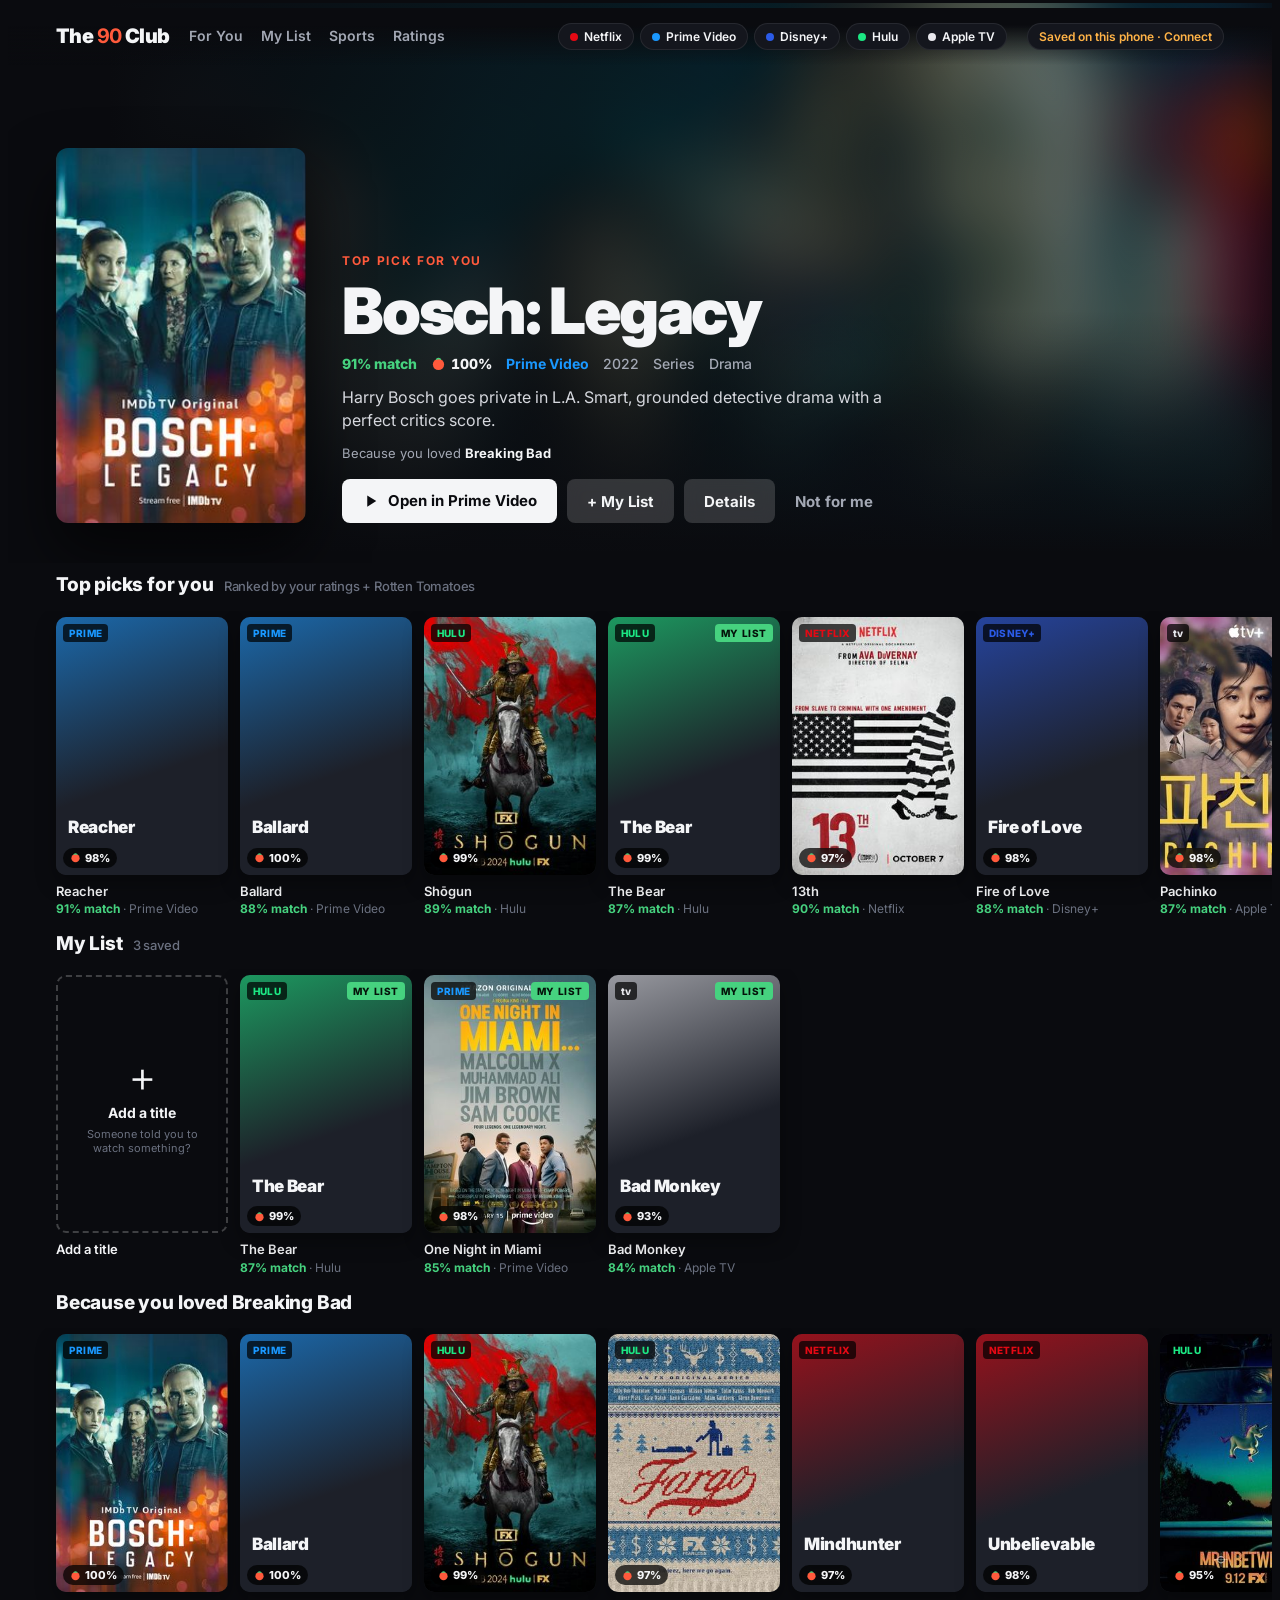
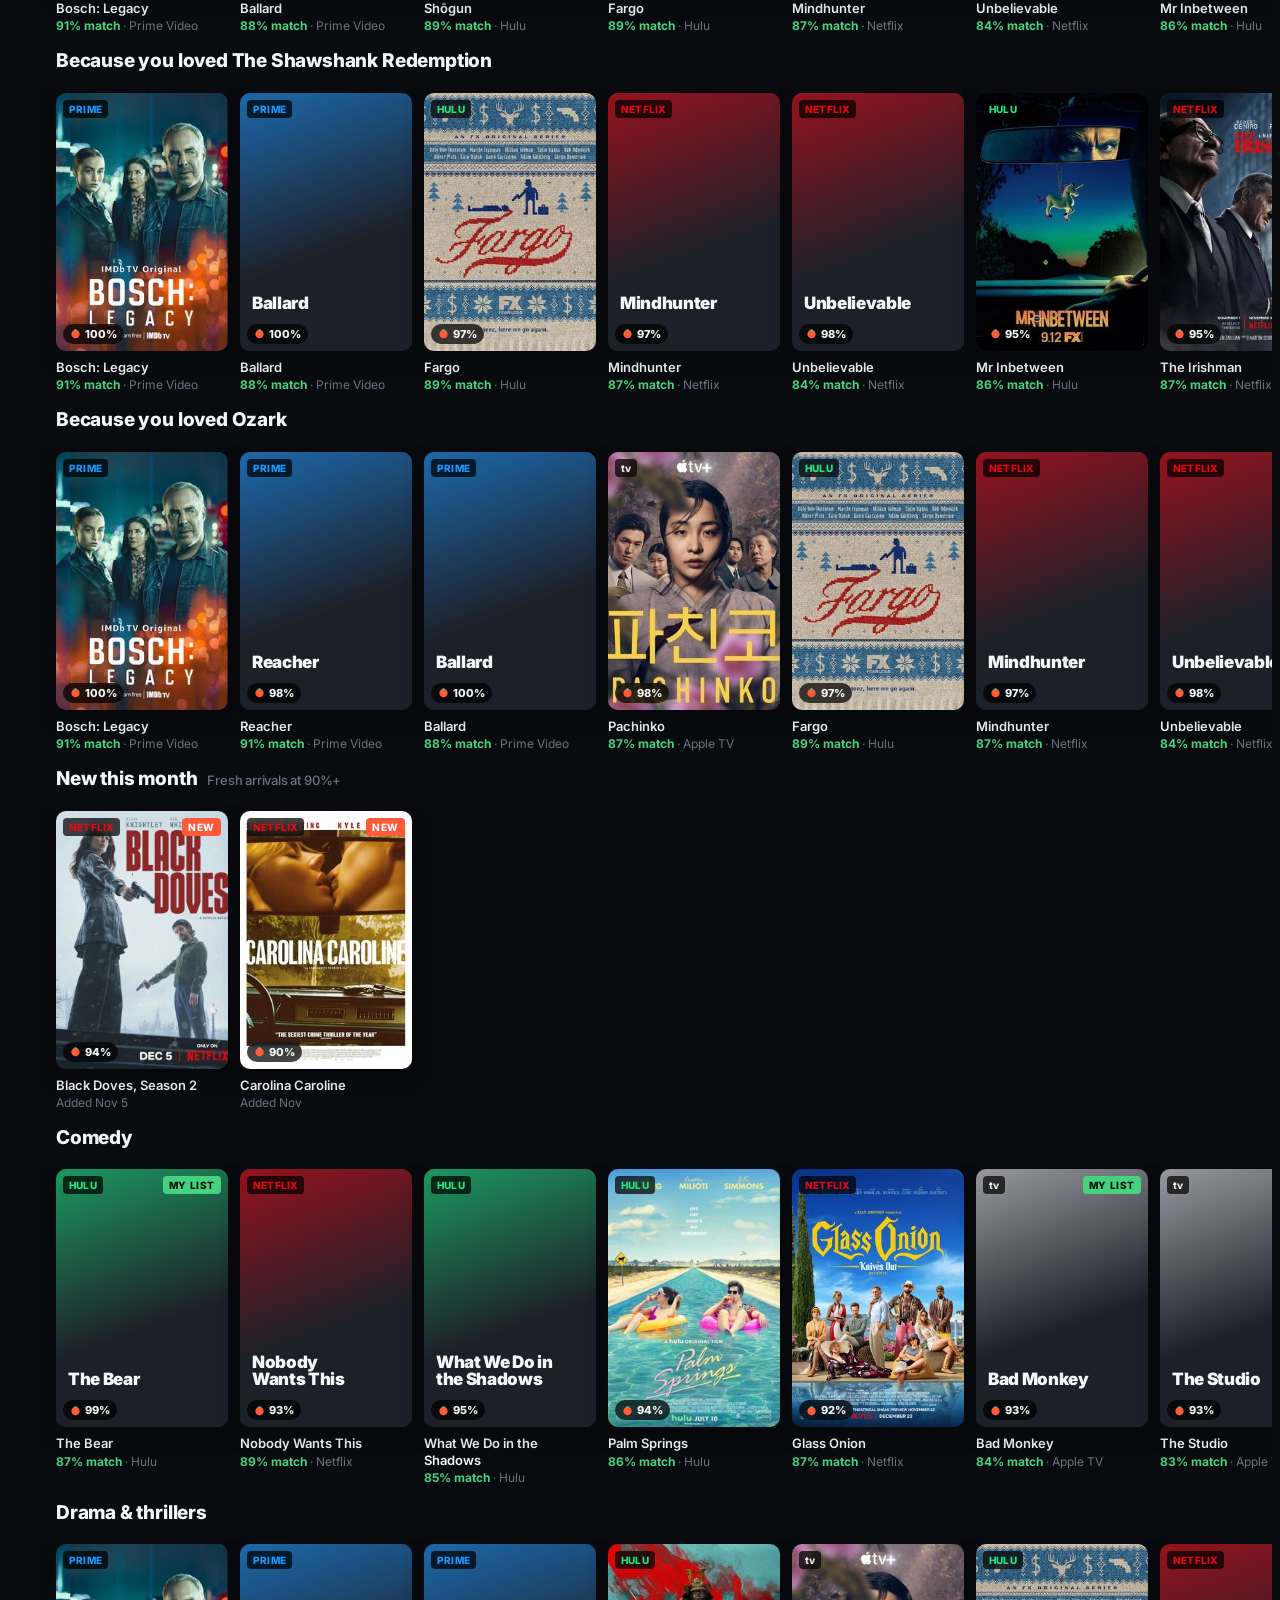
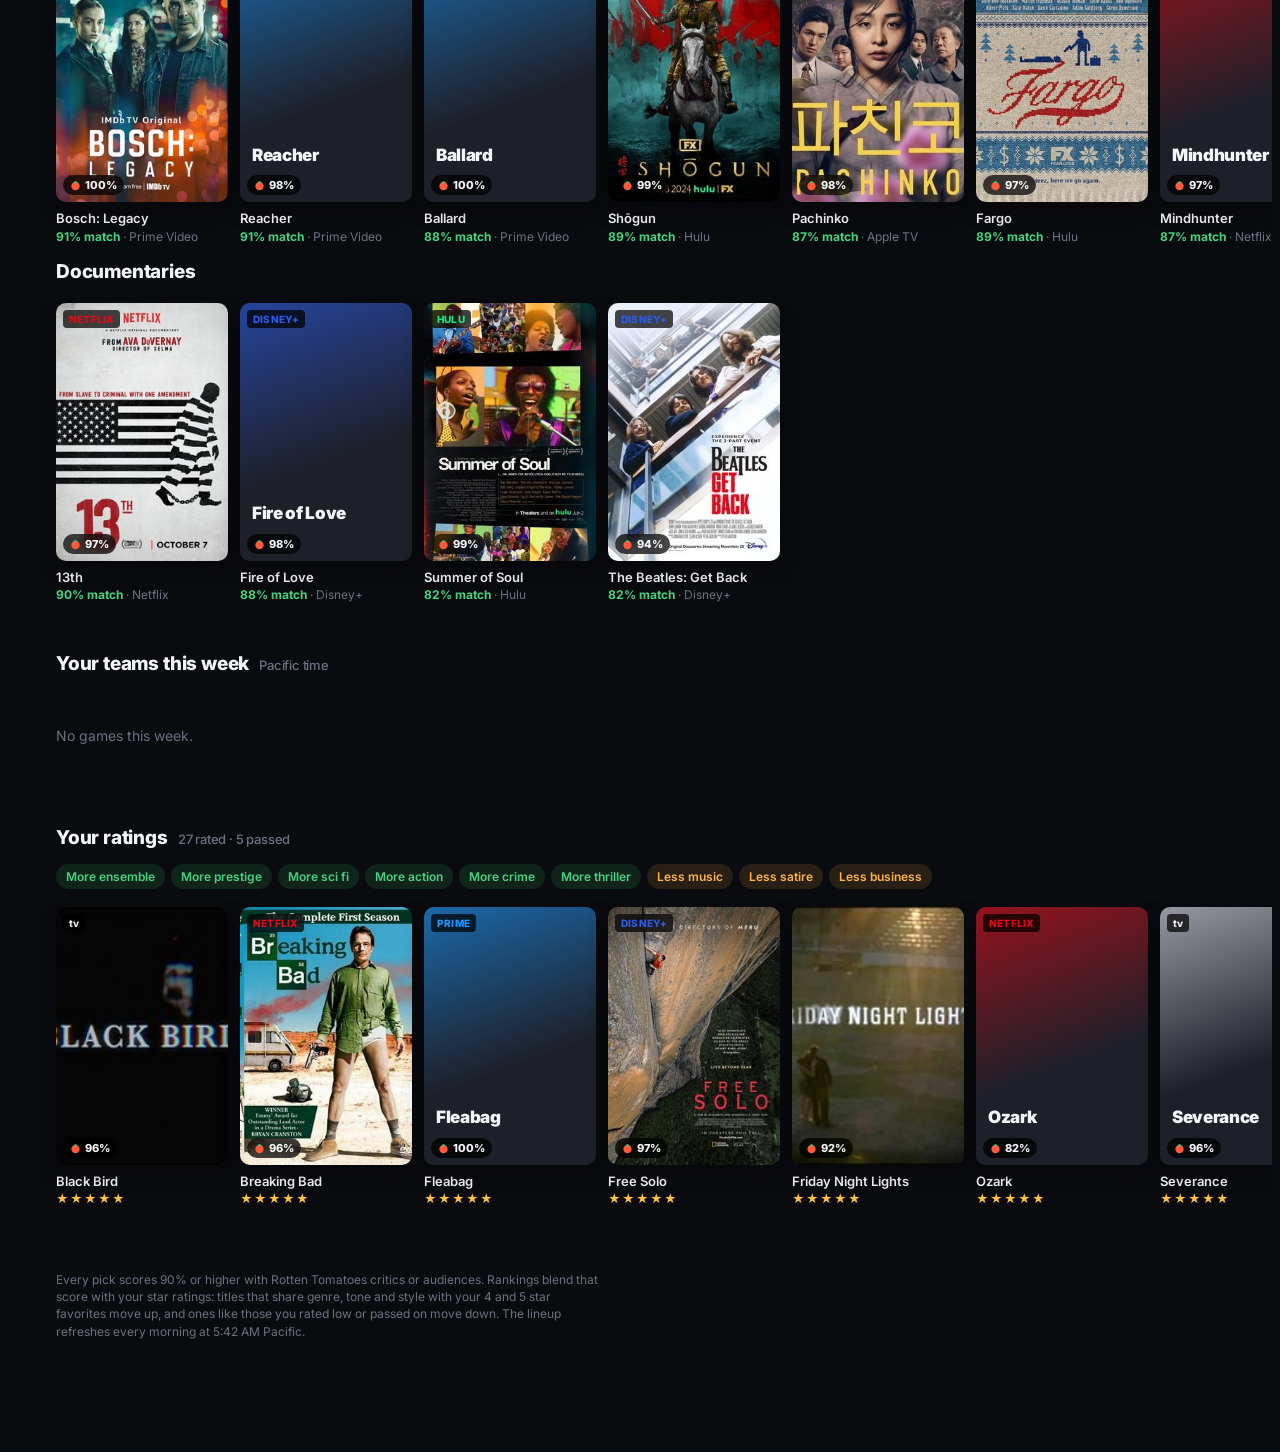
==== commit 73f0edb6: "Refresh 90 Club lineup Tuned to new ratings: adds Reacher, Bosch: Legacy, Ballard, Mr Inbetween, Unb" ====
--- a/tv/index.html
+++ b/tv/index.html
@@ -259,9 +259,14 @@
   const href=a.getAttribute("href")||"";if(/^[a-z]+:\/\//i.test(href)&&!/^https?:/i.test(href)){e.preventDefault();setTimeout(()=>{location.href=href},60)}});
 function toast(msg){let el=document.getElementById("toast");if(!el){el=document.createElement("div");el.id="toast";el.setAttribute("role","status");document.body.appendChild(el)}
   el.textContent=msg;el.classList.add("on");clearTimeout(toast.t);toast.t=setTimeout(()=>el.classList.remove("on"),6000)}
+/* "leaving" is the first day a title is no longer on its service (YYYY-MM-DD).
+   Hide titles on or after that day; month-only dates are too vague to show as "Leaving soon". */
+const todayPT=()=>new Date().toLocaleDateString("en-CA",{timeZone:"America/Los_Angeles"});
+const exactLeave=t=>/^\d{4}-\d{2}-\d{2}$/.test(t.leaving||"")&&t.leaving>todayPT();
+const hasLeft=t=>/^\d{4}-\d{2}-\d{2}$/.test(t.leaving||"")&&t.leaving<=todayPT();
 /* ---------- tiles ---------- */
 function tile(t,opts={}){const m=state.marks[t.id];const img=artOf(t.id);const sv=SVC[t.service];
-  const flag=opts.flag||(t.leaving?'<span class="flag leave">Leaving</span>':t.added?'<span class="flag">New</span>':m?.state==="want"?'<span class="flag seen">My List</span>':"");
+  const flag=opts.flag||(hasLeft(t)?'<span class="flag leave">Gone</span>':exactLeave(t)?'<span class="flag leave">Leaving</span>':t.added?'<span class="flag">New</span>':m?.state==="want"?'<span class="flag seen">My List</span>':"");
   return `<button class="tile" data-open="${t.id}" aria-label="${esc(t.title)}">
     <div class="art" style="--c:${svcColor(t.service)}">${img?`<img src="${esc(img)}" alt="" loading="lazy">`:`<div class="fallback"><span>${esc(t.title)}</span></div>`}
       ${sv?`<span class="badge" style="--c:${svcColor(t.service)}">${sv.s}</span>`:""}${flag}
@@ -278,7 +283,7 @@
   const taste=buildTaste(),useT=taste.votes>=2;
   const mk=t=>useT?matchOf(t,taste):{score:best(t),taste:0,pct:null,why:null};
   const hidden=t=>{const s=state.marks[t.id]?.state;return s==="watched"||s==="skip"};
-  const pool=f.titles.filter(t=>state.svc.has(t.service)&&!hidden(t)&&!(t.manual&&best(t)<90));
+  const pool=f.titles.filter(t=>state.svc.has(t.service)&&!hidden(t)&&!hasLeft(t)&&!(t.manual&&best(t)<90));
   const scored=pool.map(t=>({t,m:mk(t)})).sort((a,b)=>b.m.score-a.m.score||a.t.title.localeCompare(b.t.title));
   const ranked=scored.map(x=>x.t);
 
@@ -317,7 +322,7 @@
   html+=shelf("comedy","Comedy","",ranked.filter(t=>t.genre==="Comedy"),{tile:sub});
   html+=shelf("drama","Drama & thrillers","",ranked.filter(t=>/Drama|Thriller/.test(t.genre)&&t.type!=="Documentary"),{tile:sub});
   html+=shelf("docs","Documentaries","",ranked.filter(t=>t.type==="Documentary"),{tile:sub});
-  html+=shelf("leaving","Leaving soon","Catch these before they go",ranked.filter(t=>t.leaving),{tile:t=>({sub:esc(t.leavingNote||"Leaving "+fmtShort(t.leaving))})});
+  html+=shelf("leaving","Leaving soon","Catch these before they go",ranked.filter(t=>exactLeave(t)),{tile:t=>({sub:esc(t.leavingNote||"Leaving "+fmtShort(t.leaving))})});
   $("shelves").innerHTML=html;
 
   // Ratings
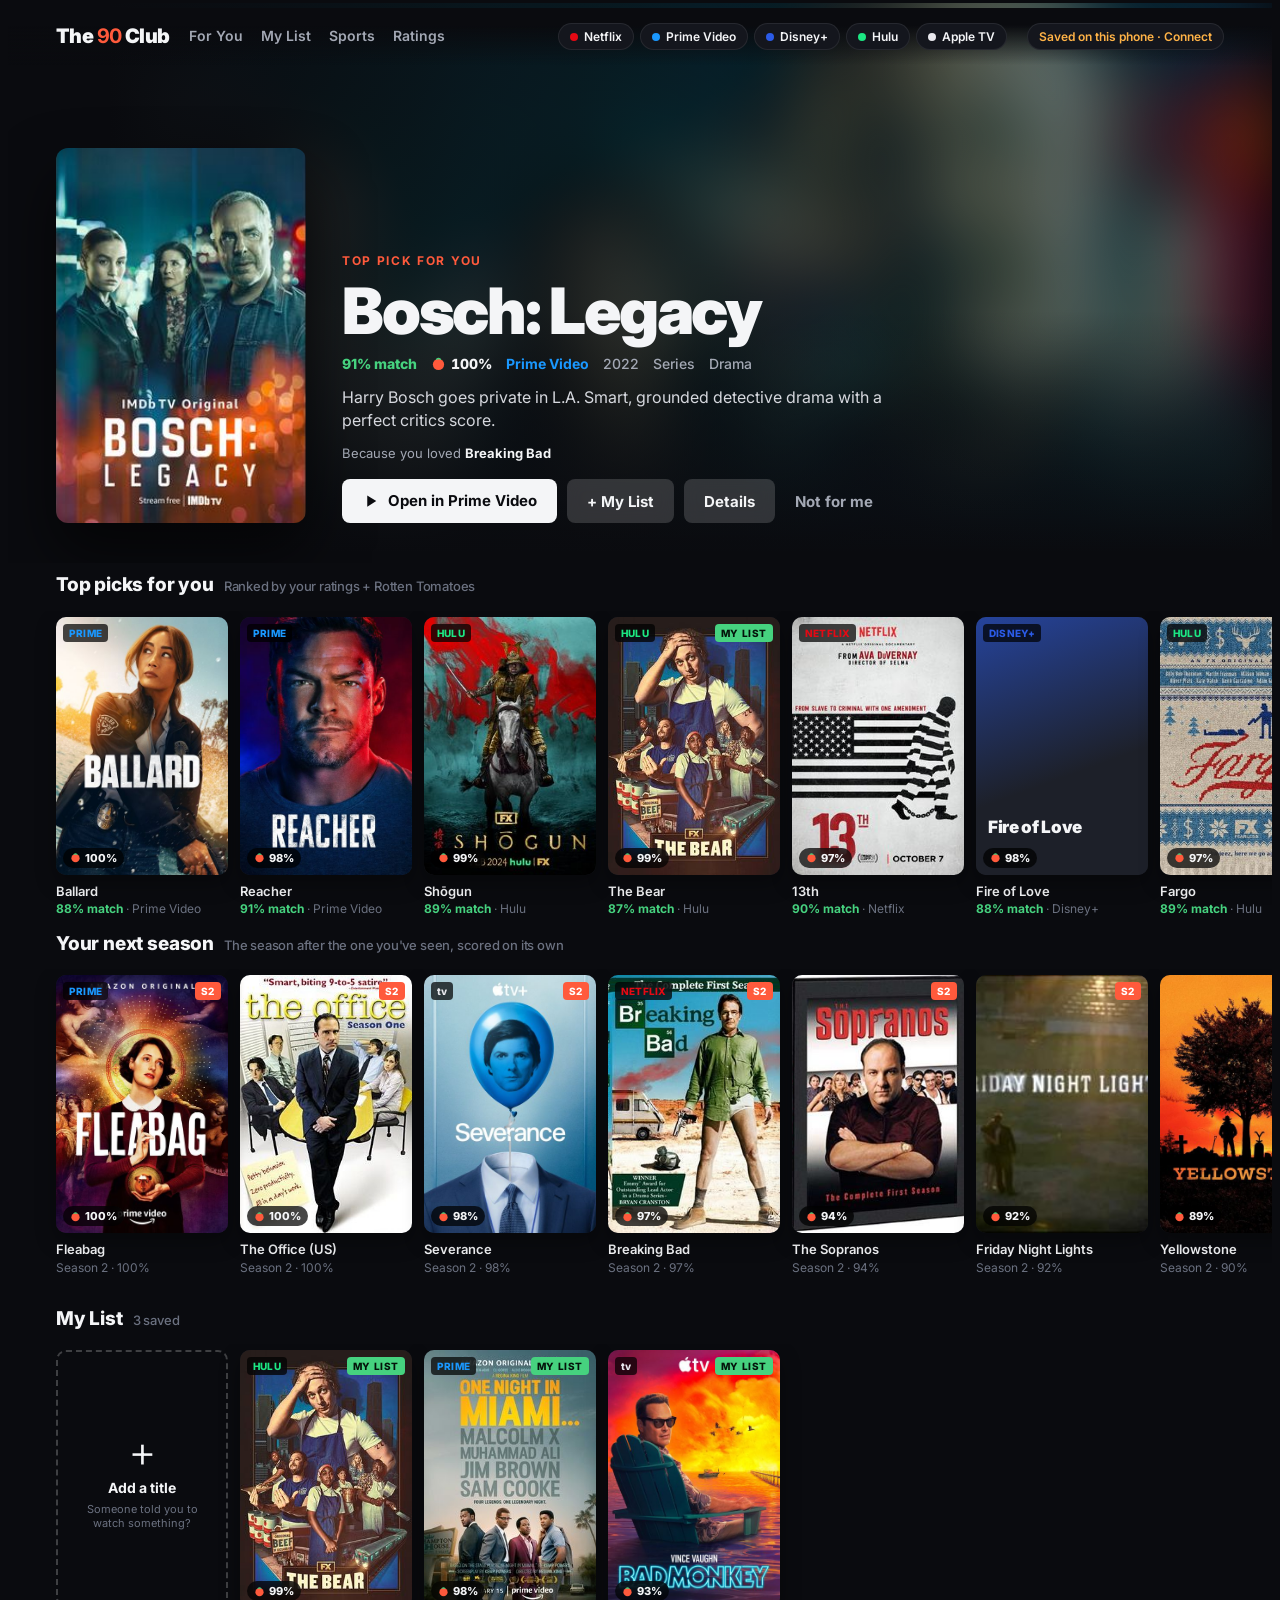
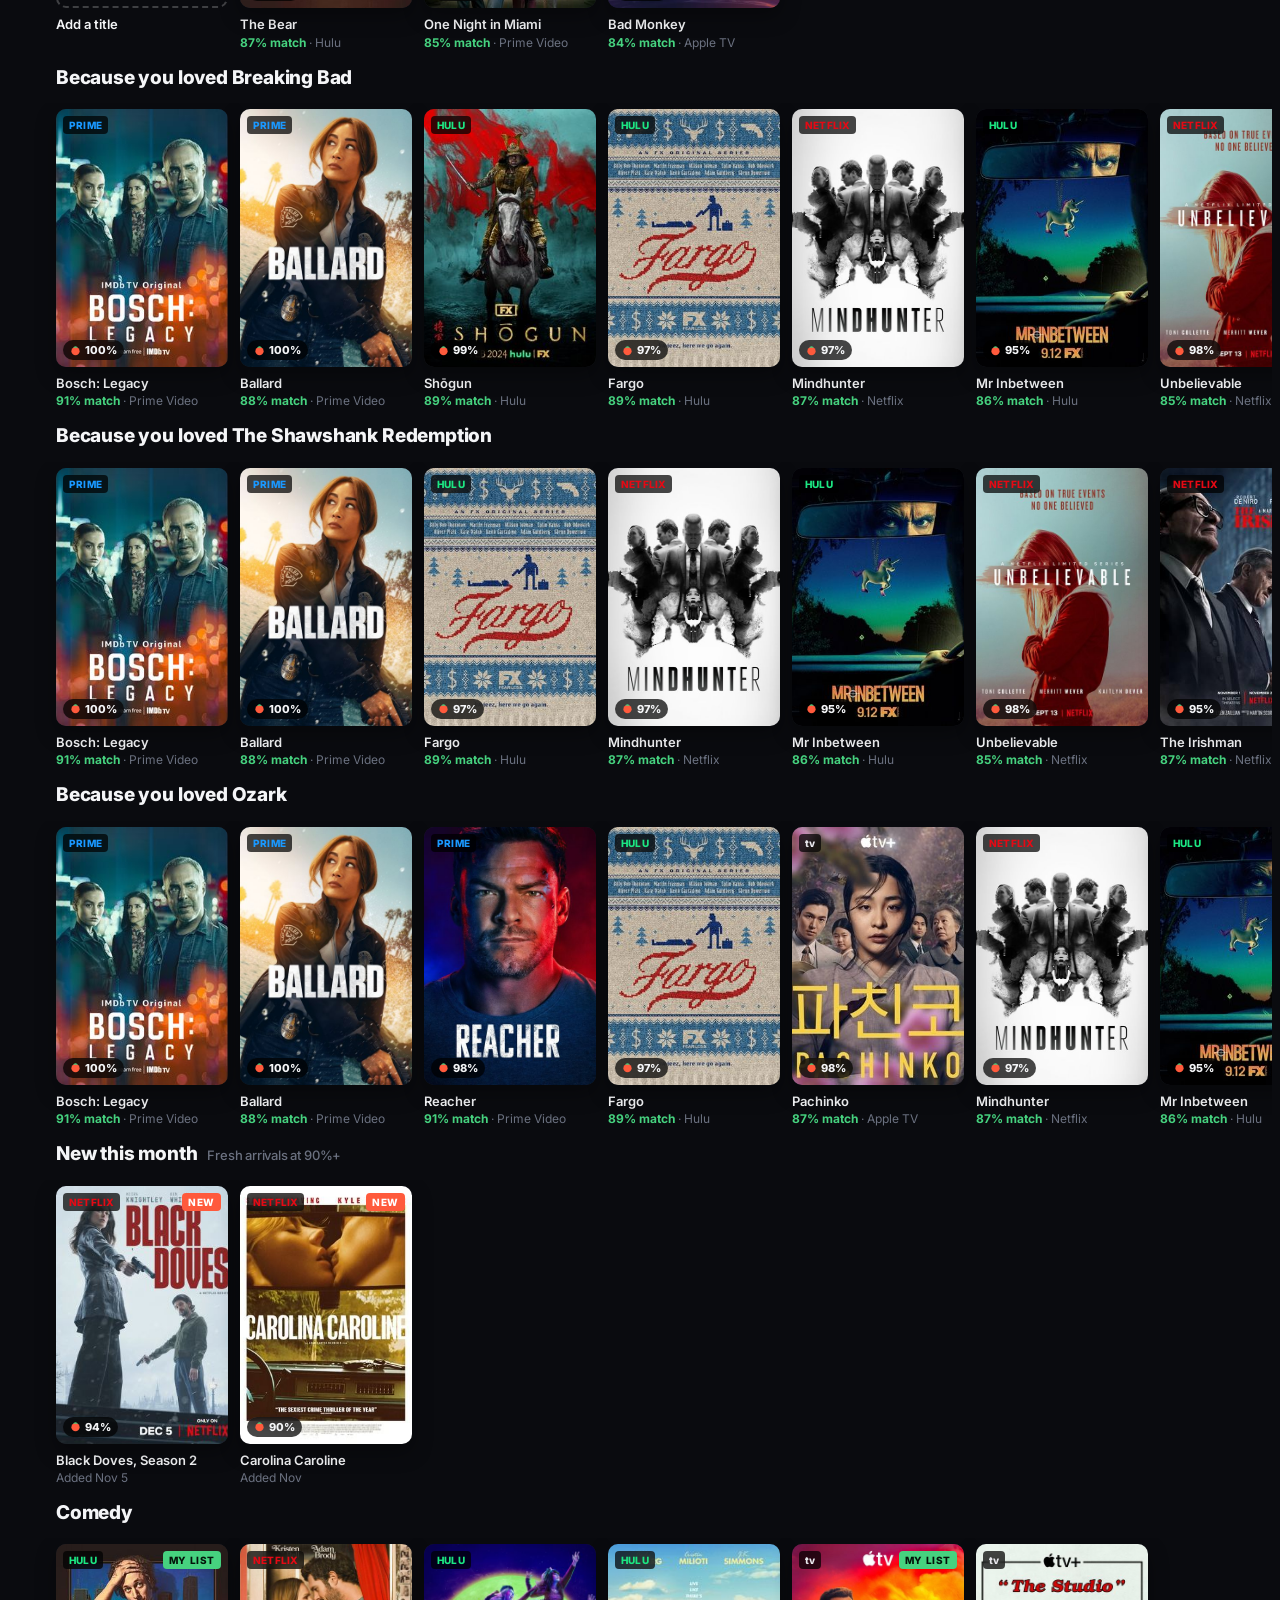
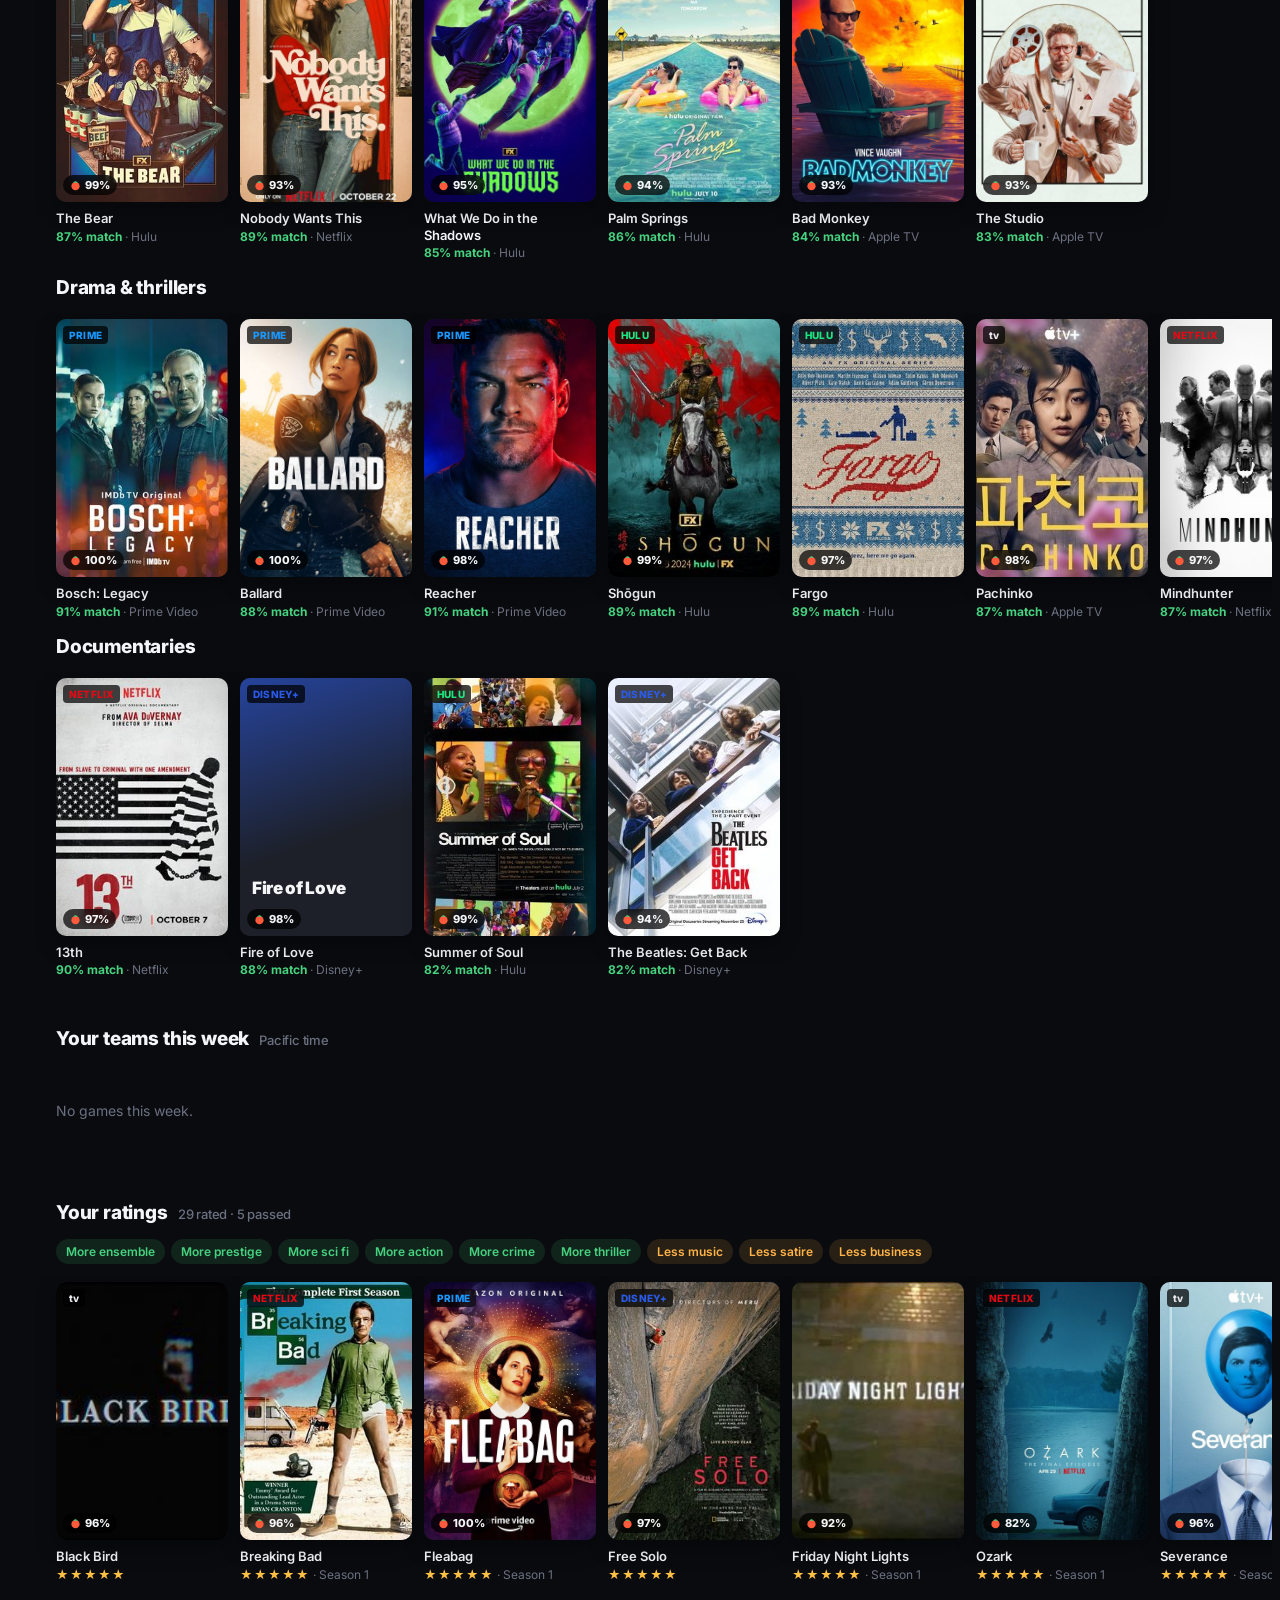
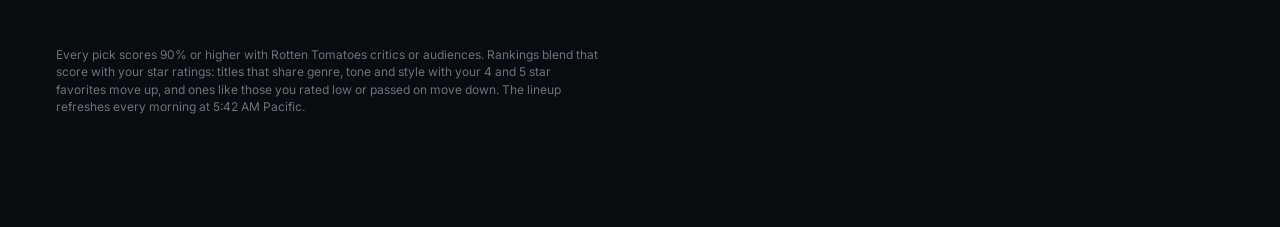
==== commit f70c689a: "90 Club: track seasons watched and suggest the next season 'Watched' on a series now means season 1 " ====
--- a/tv/index.html
+++ b/tv/index.html
@@ -28,6 +28,12 @@
 }
 *{box-sizing:border-box}
 [hidden]{display:none!important}
+.seasons{display:flex;flex-direction:column;gap:8px}
+.season-list{display:flex;gap:6px;flex-wrap:wrap}
+.season{display:flex;flex-direction:column;align-items:center;gap:1px;min-width:52px;padding:7px 8px;border-radius:10px;border:1px solid var(--line);background:var(--raise2);color:var(--muted);cursor:pointer;font:inherit}
+.season b{font-size:14px;color:var(--ink)}
+.season span{font-size:11px;font-weight:700}
+.season.seen{background:rgba(70,210,127,.16);border-color:var(--fresh);color:var(--fresh)}
 #toast{position:fixed;left:50%;bottom:calc(20px + env(safe-area-inset-bottom,0px));transform:translate(-50%,20px);opacity:0;pointer-events:none;z-index:60;max-width:min(92vw,460px);background:var(--ink);color:#0A0B0F;font-weight:600;font-size:14px;line-height:1.35;padding:12px 16px;border-radius:12px;box-shadow:0 12px 30px rgba(0,0,0,.5);transition:opacity .2s,transform .2s}
 #toast.on{opacity:1;transform:translate(-50%,0)}
 html{background:var(--bg)}
@@ -264,6 +270,19 @@
 const todayPT=()=>new Date().toLocaleDateString("en-CA",{timeZone:"America/Los_Angeles"});
 const exactLeave=t=>/^\d{4}-\d{2}-\d{2}$/.test(t.leaving||"")&&t.leaving>todayPT();
 const hasLeft=t=>/^\d{4}-\d{2}-\d{2}$/.test(t.leaving||"")&&t.leaving<=todayPT();
+/* Seasons: "watched" on a series means season 1 unless the viewer says more. */
+const seasonsOf=id=>state.seasons?.[id]||null;
+const seenOf=m=>m?.seasonsSeen||1;
+function setSeen(id,n){const t=lookup(id);if(!t)return;const cur=state.marks[id]||{};
+  return saveMark(id,{...cur,state:"watched",seasonsSeen:n,at:new Date().toISOString(),t:{...(cur.t||{}),...snap(t)}})}
+function nextSeasons(){const out=[];
+  for(const[id,m]of Object.entries(state.marks)){
+    if(m.state!=="watched"||(m.rating&&m.rating<=2))continue;
+    const S=seasonsOf(id);if(!S||S.total<=1)continue;const seen=seenOf(m);if(seen>=S.total)continue;
+    const nx=S.seasons.find(x=>x.n===seen+1);const base=lookup(id);if(!nx||!base)continue;
+    out.push({t:{...base,critics:nx.critics??null,audience:nx.audience??null},n:nx.n,sc:Math.max(nx.critics??0,nx.audience??0),rating:m.rating||3})}
+  return out.sort((a,b)=>(b.rating-a.rating)||(b.sc-a.sc))}
+const seenLabel=(id,m)=>{const S=seasonsOf(id);if(!S||S.total<=1)return"";const n=seenOf(m);return n>=S.total?"All seasons":n===1?"Season 1":`Seasons 1–${n}`};
 /* ---------- tiles ---------- */
 function tile(t,opts={}){const m=state.marks[t.id];const img=artOf(t.id);const sv=SVC[t.service];
   const flag=opts.flag||(hasLeft(t)?'<span class="flag leave">Gone</span>':exactLeave(t)?'<span class="flag leave">Leaving</span>':t.added?'<span class="flag">New</span>':m?.state==="want"?'<span class="flag seen">My List</span>':"");
@@ -307,6 +326,9 @@
   const sub=t=>{const m=mk(t);return{sub:m.pct&&useT?`<span style="color:var(--fresh);font-weight:700">${m.pct}% match</span> · ${esc(t.service)}`:esc(t.service)}};
   let html="";
   html+=shelf("for-you",useT?"Top picks for you":"Top picks","Ranked by your ratings + Rotten Tomatoes",ranked.filter(t=>t!==heroX?.t).slice(0,16),{tile:sub});
+  const ns=nextSeasons().filter(x=>state.svc.has(x.t.service)||!SVC[x.t.service]);
+  html+=shelf("next-season","Your next season","The season after the one you've seen, scored on its own",ns.map(x=>x.t),{tile:t=>{const x=ns.find(y=>y.t.id===t.id);
+    return{flag:`<span class="flag">S${x.n}</span>`,sub:`Season ${x.n} · `+(x.sc?`${x.sc}%`+(x.sc<90?" (under 90)":""):"score coming")}}});
   const inRanked=new Set(ranked.map(t=>t.id));
   const myList=[...ranked.filter(t=>state.marks[t.id]?.state==="want"),...Object.entries(state.marks).filter(([id,m])=>m.state==="want"&&!inRanked.has(id)).map(([id])=>lookup(id)).filter(Boolean)];
   const addTile=`<button class="tile" data-action="add-title" aria-label="Add a title to My List"><div class="art add-art"><span aria-hidden="true">+</span><b>Add a title</b><small>Someone told you to watch something?</small></div><div class="tile-t">Add a title</div></button>`;
@@ -328,7 +350,7 @@
   // Ratings
   const rated=Object.entries(state.marks).filter(([,m])=>m.t&&(m.state==="watched"||m.state==="skip")).map(([id,m])=>({id,...m.t,_r:m.state==="skip"?0:(m.rating||.5),_m:m}))
     .sort((a,b)=>b._r-a._r||a.title.localeCompare(b.title));
-  $("rated").innerHTML=rated.length?rated.map(t=>tile(t,{flag:"",sub:t._m.state==="skip"?"Passed":t._m.rating?`<span class="stars-mini">${"★".repeat(t._m.rating)}</span>`:"Tap to rate"})).join(""):`<div class="empty-row">Open any title and mark it watched to rate it.</div>`;
+  $("rated").innerHTML=rated.length?rated.map(t=>tile(t,{flag:"",sub:t._m.state==="skip"?"Passed":(t._m.rating?`<span class="stars-mini">${"★".repeat(t._m.rating)}</span>`:"Tap to rate")+(seenLabel(t.id,t._m)?` · ${seenLabel(t.id,t._m)}`:"")})).join(""):`<div class="empty-row">Open any title and mark it watched to rate it.</div>`;
   $("rated-sub").textContent=rated.length?`${rated.filter(t=>t._m.rating).length} rated · ${rated.filter(t=>t._m.state==="skip").length} passed`:"";
   const top=Object.entries(taste.aff).filter(([k,v])=>k.startsWith("t:")&&Math.abs(v)>=.4).sort((a,b)=>b[1]-a[1]);
   $("taste").innerHTML=useT?[...top.filter(x=>x[1]>0).slice(0,6).map(([k])=>`<span>More ${esc(k.slice(2).replace(/-/g," "))}</span>`),...top.filter(x=>x[1]<0).slice(-3).map(([k])=>`<span class="less">Less ${esc(k.slice(2).replace(/-/g," "))}</span>`)].join(""):"";
@@ -363,6 +385,9 @@
        <button class="btn sec" data-id="${id}" data-mark="watched" aria-pressed="${m?.state==="watched"}">${m?.state==="watched"?"✓ Watched":"I've seen it"}</button>
        <button class="btn sec" data-id="${id}" data-mark="skip" aria-pressed="${m?.state==="skip"}">${m?.state==="skip"?"Passed":"Not for me"}</button></div>
      ${m?.state==="watched"?`<div class="rate" role="group" aria-label="Your rating"><span>${m.rating?"Your rating":"How was it?"}</span>${[1,2,3,4,5].map(i=>`<button class="star ${i<=(m.rating||0)?"on":""}" data-id="${id}" data-rate="${i}" aria-label="${i} star${i>1?"s":""}" aria-pressed="${m.rating===i}">★</button>`).join("")}</div>`:""}
+     ${(()=>{const S=seasonsOf(id);if(!S||S.total<2)return"";const seen=m?.state==="watched"?seenOf(m):0;
+       return `<div class="seasons"><span class="lbl">Seasons · tap the last one you've watched</span><div class="season-list">${S.seasons.map(x=>`<button class="season ${x.n<=seen?"seen":""}" data-id="${id}" data-season="${x.n}" aria-pressed="${x.n<=seen}" aria-label="Watched through season ${x.n}"><b>S${x.n}</b><span>${x.critics!=null?x.critics+"%":"–"}</span></button>`).join("")}</div>
+         <small class="why">${seen?(seen>=S.total?`You've seen all ${S.total} seasons.`:`You've seen ${seen===1?"season 1":"seasons 1–"+seen}. Season ${seen+1} is up next.`):"Scores are each season's own Rotten Tomatoes critics score."}</small></div>`})()}
    </div>`;
   $("scrim").hidden=false;if(!refresh)$("close").focus()}
 function closeSheet(){state.open=null;$("scrim").hidden=true;lastFocus?.focus?.()}
@@ -374,6 +399,7 @@
   if(b.dataset.svc){const s=b.dataset.svc;state.svc.has(s)&&state.svc.size>1?state.svc.delete(s):state.svc.add(s);try{localStorage.setItem("ninety-svc",JSON.stringify([...state.svc]))}catch(e){}return render()}
   if(b.dataset.mark)return toggleMark(b.dataset.id,b.dataset.mark);
   if(b.dataset.rate)return rate(b.dataset.id,+b.dataset.rate);
+  if(b.dataset.season)return setSeen(b.dataset.id,+b.dataset.season);
   if(b.dataset.action)return actions[b.dataset.action]();
   if(b.dataset.open)return openSheet(b.dataset.open);
 });
@@ -481,7 +507,8 @@
   const bust="?t="+Date.now();
   try{const[feed,art]=await Promise.all([fetch("data/feed.json"+bust).then(r=>{if(!r.ok)throw 0;return r.json()}),fetch("data/posters.json"+bust).then(r=>r.json()).catch(()=>({map:{}}))]);
     state.feed=feed;state.art=art.map||{};render();
-    fetch("data/enrich.json"+bust).then(r=>r.ok?r.json():{titles:{}}).then(d=>{state.enrich=d.titles||{};render()}).catch(()=>{})}
+    fetch("data/enrich.json"+bust).then(r=>r.ok?r.json():{titles:{}}).then(d=>{state.enrich=d.titles||{};render()}).catch(()=>{});
+    fetch("data/seasons.json"+bust).then(r=>r.ok?r.json():{titles:{}}).then(d=>{state.seasons=d.titles||{};render()}).catch(()=>{})}
   catch(e){$("hero-kick").textContent="Lineup unavailable";showNotice("Today's lineup didn't load. Check your connection and reopen the app.");return}
   try{const data=token?(await readRemote()).data:await fetch("data/ratings.json"+bust).then(r=>r.json());state.marks=applyPending(data.marks||{});persistLocal();render()}
   catch(e){if(token&&(e.status===401||e.status===403))syncError="auth"}
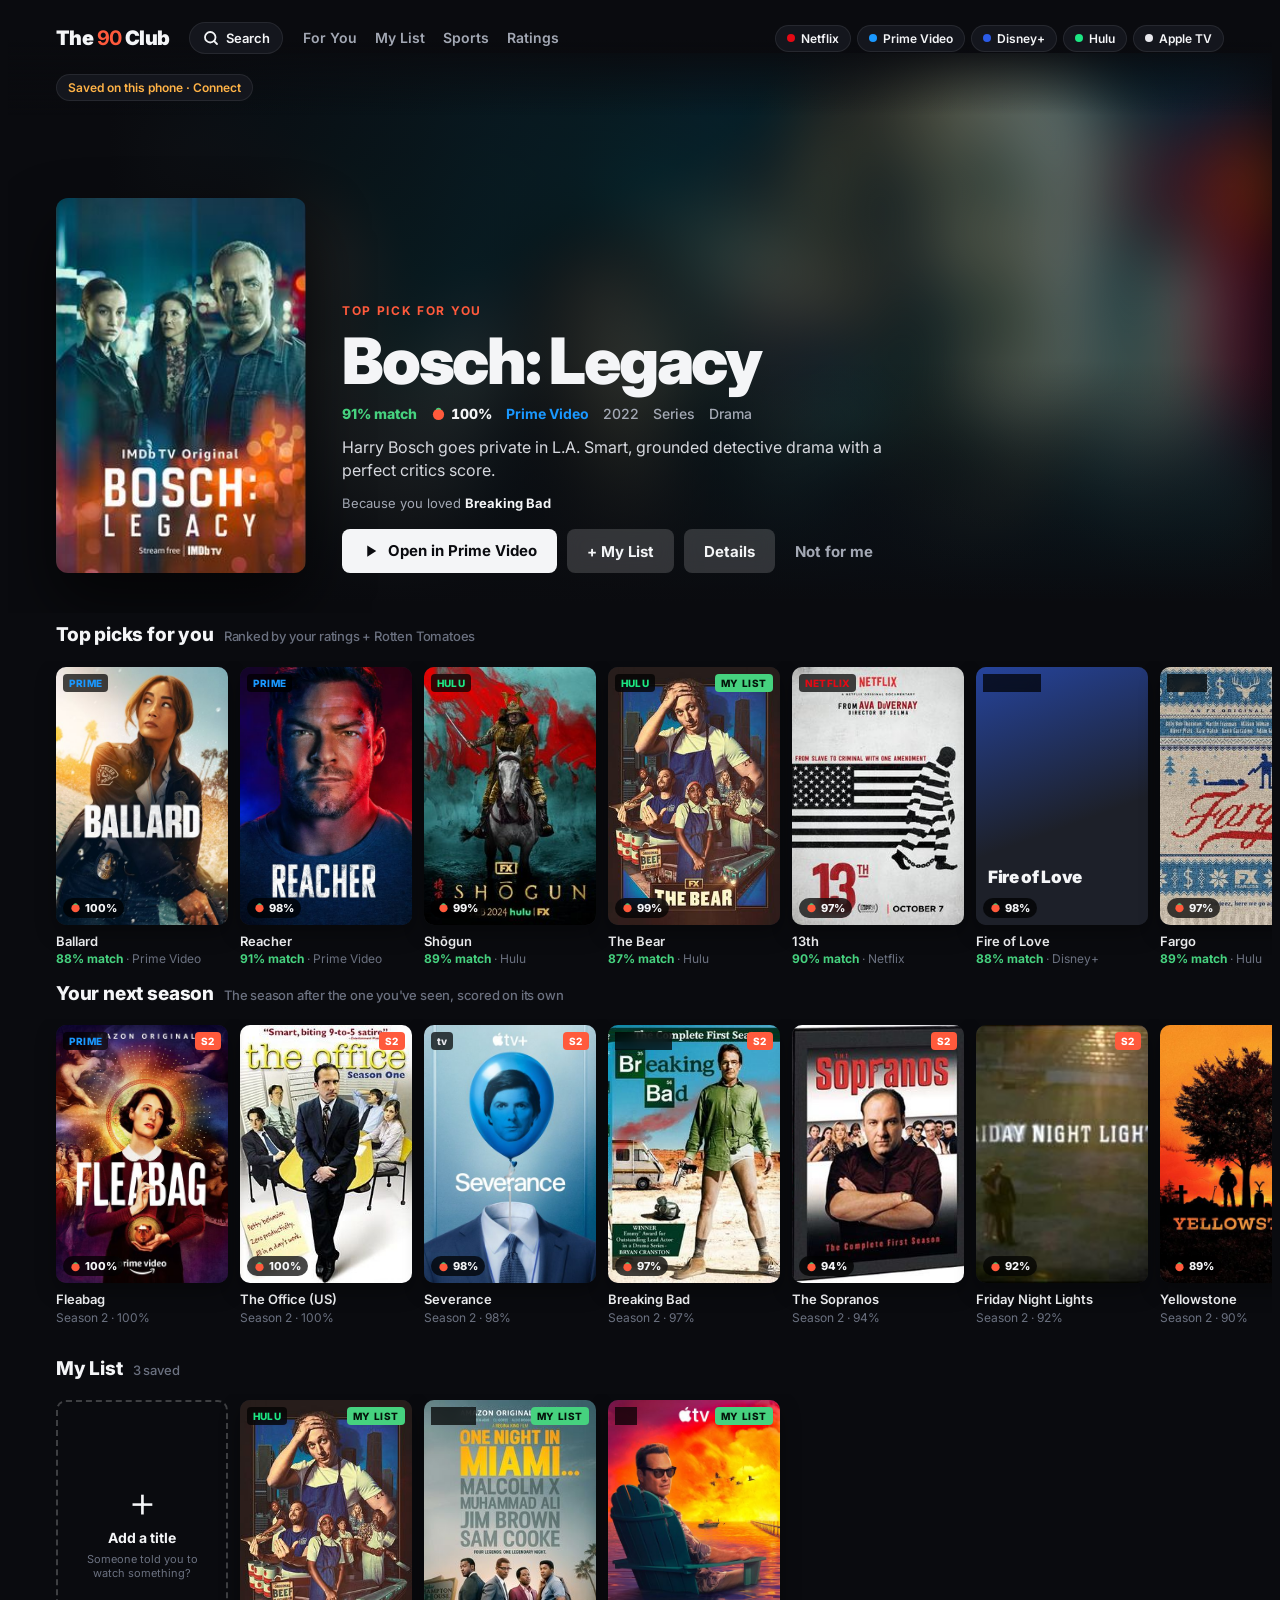
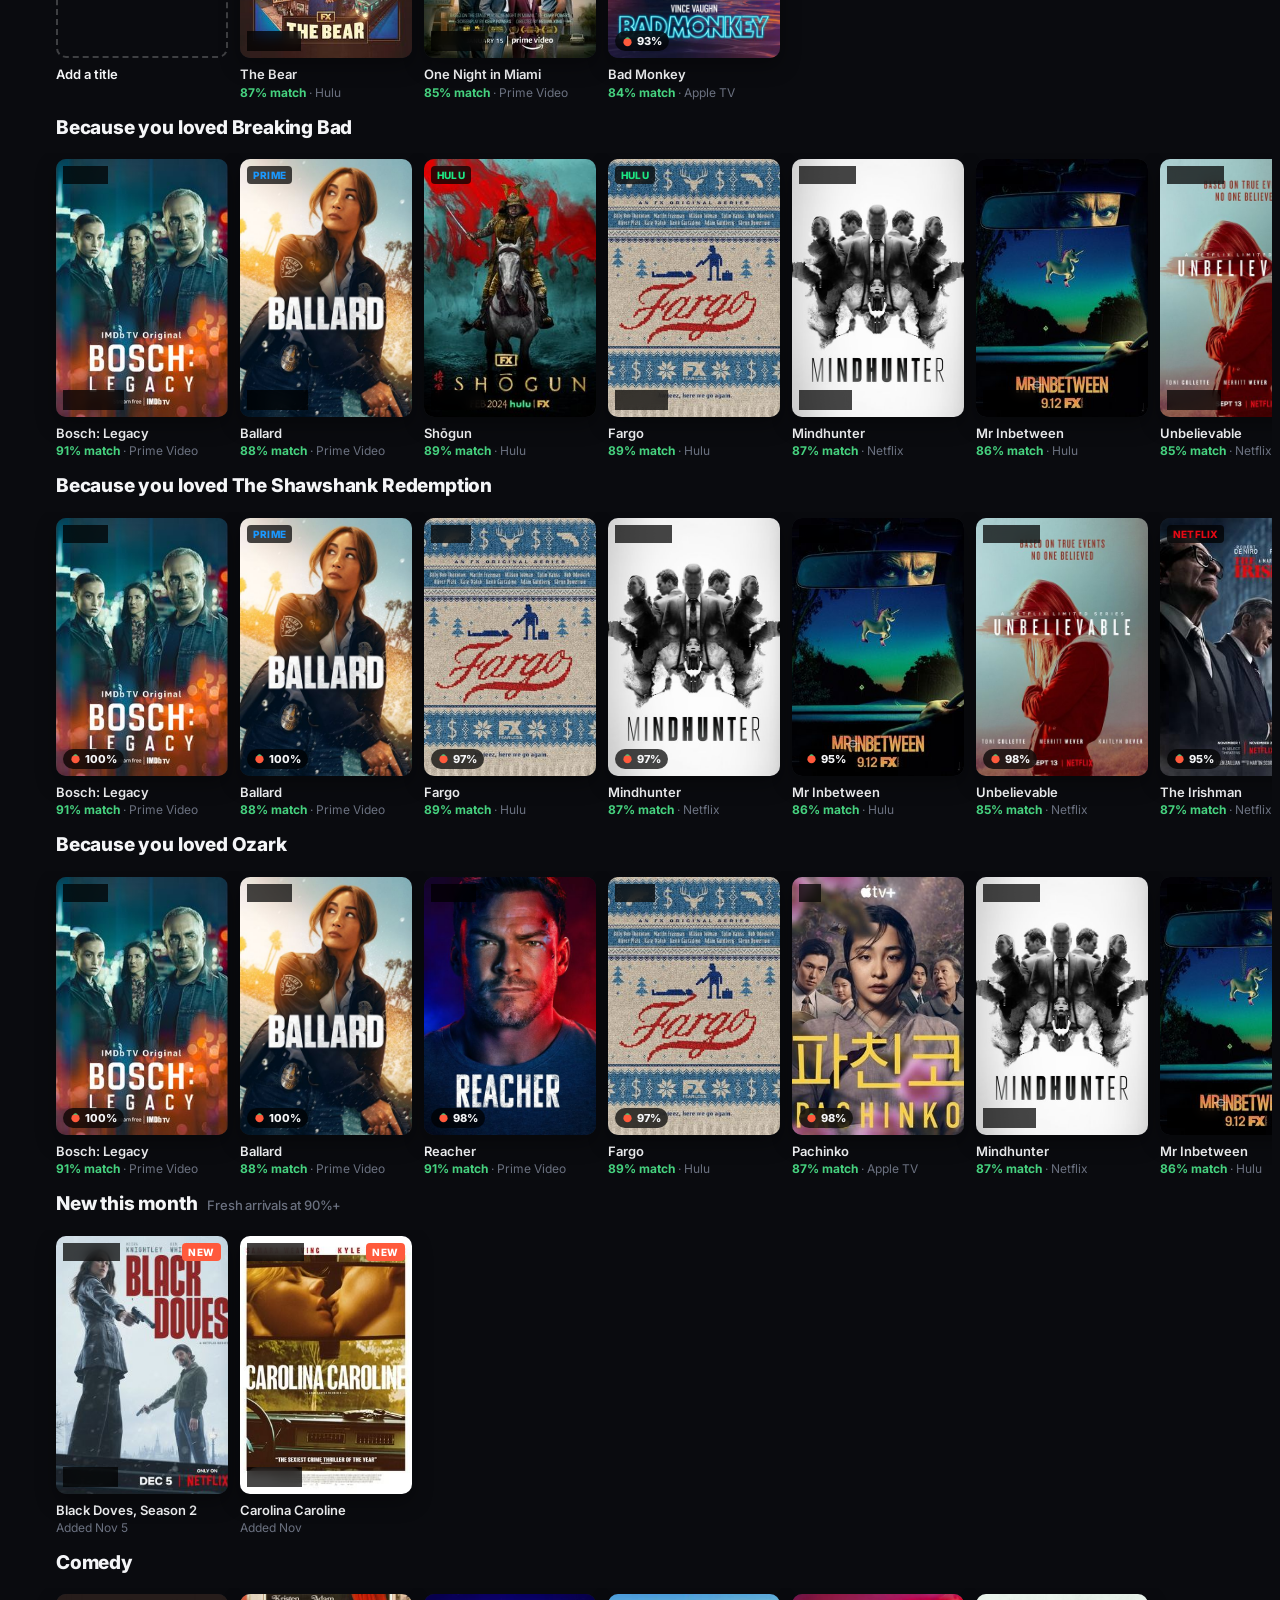
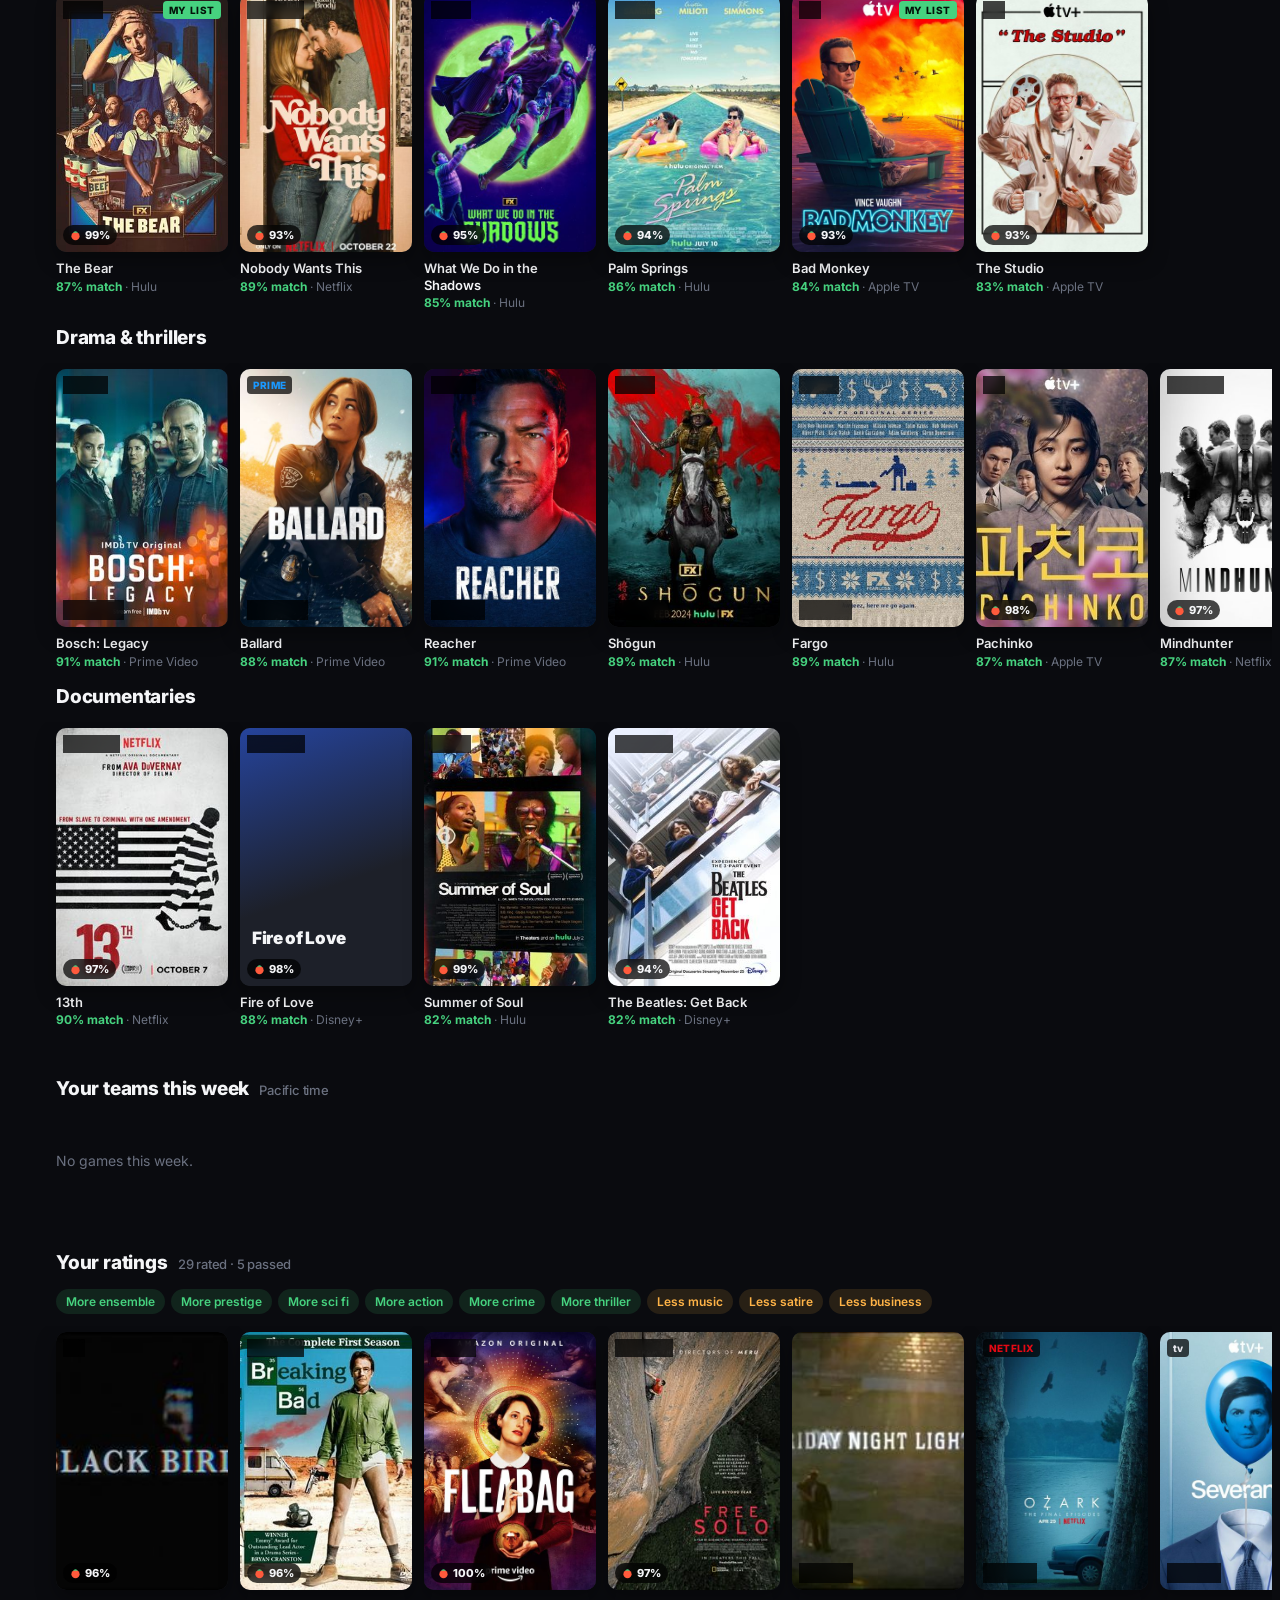
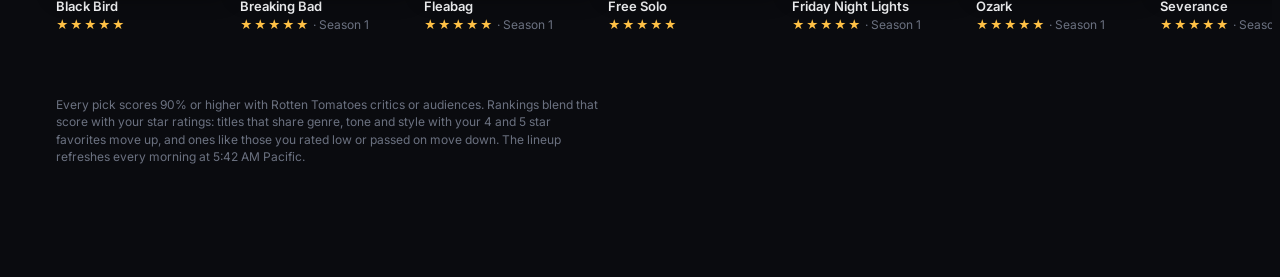
==== commit 5608fbf4: "90 Club: search every title, including watched and passed ones A Search button in the top bar opens " ====
--- a/tv/index.html
+++ b/tv/index.html
@@ -28,6 +28,14 @@
 }
 *{box-sizing:border-box}
 [hidden]{display:none!important}
+.search-btn{display:inline-flex;align-items:center;gap:6px;border:1px solid var(--line);background:var(--raise);color:var(--ink);border-radius:999px;padding:6px 12px;font:600 13px var(--f);cursor:pointer}
+.search-panel{position:fixed;inset:0;z-index:45;background:var(--bg);display:flex;flex-direction:column;padding-top:env(safe-area-inset-top,0px)}
+.search-top{display:flex;gap:8px;align-items:center;padding-block:12px;border-bottom:1px solid var(--line)}
+#q{flex:1;min-width:0;font:500 17px var(--f);padding:12px 14px;border-radius:12px;border:1px solid var(--line);background:var(--raise);color:var(--ink)}
+.search-body{flex:1;overflow-y:auto;padding-block:16px calc(24px + env(safe-area-inset-bottom,0px))}
+.search-grid{display:grid;grid-template-columns:repeat(auto-fill,minmax(var(--tile),1fr));gap:16px 12px}
+.search-grid .tile{flex:none;width:100%}
+.search-hint{color:var(--dim);font-size:14px;margin:8px 0;grid-column:1/-1}
 .seasons{display:flex;flex-direction:column;gap:8px}
 .season-list{display:flex;gap:6px;flex-wrap:wrap}
 .season{display:flex;flex-direction:column;align-items:center;gap:1px;min-width:52px;padding:7px 8px;border-radius:10px;border:1px solid var(--line);background:var(--raise2);color:var(--muted);cursor:pointer;font:inherit}
@@ -177,6 +185,7 @@
 <body>
 <header class="bar gut">
   <div class="logo">The <b>90</b> Club</div>
+  <button class="search-btn" data-action="search" aria-label="Search titles"><svg viewBox="0 0 24 24" width="18" height="18" fill="none" stroke="currentColor" stroke-width="2.4" stroke-linecap="round"><circle cx="11" cy="11" r="7"/><path d="m20 20-3.5-3.5"/></svg><span>Search</span></button>
   <nav class="tabs" aria-label="Sections"><a href="#for-you">For You</a><a href="#my-list">My List</a><a href="#sports">Sports</a><a href="#ratings">Ratings</a></nav>
   <div class="svcs" id="svcs" role="group" aria-label="Services"></div>
   <button class="sync" id="sync" data-action="settings">Saved on this phone</button>
@@ -205,6 +214,10 @@
   <footer class="gut" id="foot">Every pick scores 90% or higher with Rotten Tomatoes critics or audiences. Rankings blend that score with your star ratings: titles that share genre, tone and style with your 4 and 5 star favorites move up, and ones like those you rated low or passed on move down. The lineup refreshes every morning at 5:42 AM Pacific.</footer>
 </main>
 
+<div class="search-panel" id="search" hidden role="dialog" aria-label="Search">
+  <div class="search-top gut"><input id="q" type="search" placeholder="Search shows and movies" autocomplete="off" autocapitalize="off" spellcheck="false" enterkeyhint="search" aria-label="Search shows and movies"><button class="btn ghost" data-action="search-close">Cancel</button></div>
+  <div class="search-body gut"><div class="search-grid" id="results"></div></div>
+</div>
 <div class="scrim" id="scrim" hidden><div class="sheet" id="sheet" role="dialog" aria-modal="true" aria-labelledby="sheet-title"></div></div>
 
 <script>
@@ -283,6 +296,23 @@
     out.push({t:{...base,critics:nx.critics??null,audience:nx.audience??null},n:nx.n,sc:Math.max(nx.critics??0,nx.audience??0),rating:m.rating||3})}
   return out.sort((a,b)=>(b.rating-a.rating)||(b.sc-a.sc))}
 const seenLabel=(id,m)=>{const S=seasonsOf(id);if(!S||S.total<=1)return"";const n=seenOf(m);return n>=S.total?"All seasons":n===1?"Season 1":`Seasons 1–${n}`};
+/* Search across everything the app knows: the lineup plus every title you've rated, listed or passed on. */
+const normQ=x=>String(x||"").normalize("NFD").replace(/[\u0300-\u036f]/g,"").toLowerCase().replace(/[^a-z0-9]+/g," ").trim();
+function allTitles(){const map=new Map();(state.feed?.titles||[]).forEach(t=>map.set(t.id,t));
+  for(const id of Object.keys(state.marks)){if(!map.has(id)){const t=lookup(id);if(t)map.set(id,t)}}return[...map.values()]}
+function statusOf(t){const m=state.marks[t.id];if(!m)return esc(t.service||"");
+  if(m.state==="watched")return (m.rating?`<span class="stars-mini">${"★".repeat(m.rating)}</span>`:"Watched")+(seenLabel(t.id,m)?` · ${seenLabel(t.id,m)}`:"");
+  return m.state==="want"?"On My List":"Passed"}
+function renderSearch(){const q=normQ($("q").value);const box=$("results");
+  if(!q){box.innerHTML=`<p class="search-hint">Type a title. Search covers today's lineup plus everything you've rated, saved or passed on.</p>`;return}
+  const hits=allTitles().filter(t=>(" "+normQ(t.title)).includes(" "+q)).sort((a,b)=>(normQ(a.title).startsWith(q)?0:1)-(normQ(b.title).startsWith(q)?0:1)||a.title.localeCompare(b.title));
+  const raw=$("q").value.trim();
+  box.innerHTML=hits.map(t=>tile(t,{flag:"",sub:statusOf(t)})).join("")+
+    `<button class="tile" data-action="add-from-search"><div class="art add-art"><span aria-hidden="true">+</span><b>${hits.length?"Not it?":"No match"}</b><small>Add “${esc(raw)}” to rate it or save it</small></div><div class="tile-t">Add “${esc(raw)}”</div></button>`}
+function openSearch(){$("search").hidden=false;document.body.style.overflow="hidden";renderSearch();setTimeout(()=>$("q").focus(),30)}
+function closeSearch(){$("search").hidden=true;document.body.style.overflow="";$("q").value=""}
+document.addEventListener("input",e=>{if(e.target.id==="q")renderSearch()});
+document.addEventListener("keydown",e=>{if(e.key==="Escape"&&$("scrim").hidden&&!$("search").hidden)closeSearch()});
 /* ---------- tiles ---------- */
 function tile(t,opts={}){const m=state.marks[t.id];const img=artOf(t.id);const sv=SVC[t.service];
   const flag=opts.flag||(hasLeft(t)?'<span class="flag leave">Gone</span>':exactLeave(t)?'<span class="flag leave">Leaving</span>':t.added?'<span class="flag">New</span>':m?.state==="want"?'<span class="flag seen">My List</span>':"");
@@ -296,7 +326,7 @@
   <div class="row gut">${(opts.lead||"")+(list.length?list.map(t=>tile(t,opts.tile?opts.tile(t):{})).join(""):`<div class="empty-row">${esc(opts.empty||"")}</div>`)}</div></section>`}
 
 /* ---------- render ---------- */
-function render(){
+function render(){if(!$("search").hidden)renderSearch();
   $("svcs").innerHTML=Object.keys(SVC).map(s=>`<button class="svc-chip" data-svc="${s}" aria-pressed="${state.svc.has(s)}" style="--c:${svcColor(s)}"><i></i>${s}</button>`).join("");
   const f=state.feed;if(!f)return;
   const taste=buildTaste(),useT=taste.votes>=2;
@@ -449,7 +479,7 @@
    <div class="btns"><button class="btn pri" data-action="save-token">Connect</button>${token?'<button class="btn ghost" data-action="forget-token">Disconnect this device</button>':""}</div>
   </div>`;
   $("scrim").hidden=false;$("tok").focus()}
-function openAddForm(){state.open=null;lastFocus=document.activeElement;
+function openAddForm(prefill){state.open=null;lastFocus=document.activeElement;
   $("sheet").innerHTML=`<button class="close" id="close" aria-label="Close">✕</button>
   <form class="sheet-body add-form" id="addf" style="padding-top:28px" autocomplete="off">
    <h2 id="sheet-title" style="margin:0">Add a title</h2>
@@ -457,7 +487,7 @@
    <div class="seg" role="radiogroup" aria-label="Have you seen it?"><label><input type="radio" name="add-state" value="want" checked><span>Want to watch</span></label><label><input type="radio" name="add-state" value="watched"><span>Already seen it</span></label></div>
    <div class="rate" id="add-rate" role="group" aria-label="Your rating" hidden><span>Your rating</span>${[1,2,3,4,5].map(i=>`<button type="button" class="star" data-addrate="${i}" aria-label="${i} star${i>1?"s":""}">★</button>`).join("")}</div>
    <label class="lbl" for="add-title">Title</label>
-   <input id="add-title" class="field" required placeholder="e.g. The Pitt" enterkeyhint="done">
+   <input id="add-title" class="field" required placeholder="e.g. The Pitt" enterkeyhint="done" value="${esc(typeof prefill==="string"?prefill:"")}">
    <span class="lbl">It's a</span>
    <div class="seg" role="radiogroup" aria-label="Type">${["Series","Movie","Documentary"].map((v,i)=>`<label><input type="radio" name="add-type" value="${v}" ${i===0?"checked":""}><span>${v==="Series"?"Show":v}</span></label>`).join("")}</div>
    <label class="lbl" for="add-svc">Where to watch</label>
@@ -493,7 +523,10 @@
 document.addEventListener("click",e=>{const b=e.target.closest("[data-addrate]");if(!b)return;const v=+b.dataset.addrate,box=$("add-rate");
   box.dataset.v=box.dataset.v==v?"":v;box.querySelectorAll(".star").forEach(x=>x.classList.toggle("on",+x.dataset.addrate<=+(box.dataset.v||0)))});
 const actions={
-  "add-title":openAddForm,
+  "add-title":()=>openAddForm(),
+  "add-from-search":()=>openAddForm($("q").value.trim()),
+  search:openSearch,
+  "search-close":closeSearch,
   settings:openSettings,
   "save-token":async()=>{const v=$("tok").value.trim();const st=$("tok-status");if(!v){st.textContent="Paste the key first.";return}
     st.textContent="Checking…";try{await readRemote(v);token=v;try{localStorage.setItem(TOKEN_KEY,v)}catch(e){}syncError=null;st.textContent="Connected. Syncing your ratings now.";
@@ -501,7 +534,12 @@
     catch(e){st.textContent=e.status===401?"GitHub didn't accept that key. Check you copied all of it.":e.status===404||e.status===403?"That key can't see kenaltmann.com. Give it access to that repository with Contents: Read and write.":"Couldn't reach GitHub. Check your connection and try again."}},
   "forget-token":()=>{token=null;try{localStorage.removeItem(TOKEN_KEY)}catch(e){}updateSyncUI();closeSheet()}
 };
+/* Self-update: when a newer app version is published, reload once with a cache-busting URL. */
+const APP_VERSION="2026-11-14-search";
+async function checkUpdate(){try{const v=await fetch("data/version.json?t="+Date.now(),{cache:"no-store"}).then(r=>r.json());
+  if(v.app&&v.app!==APP_VERSION&&new URLSearchParams(location.search).get("v")!==v.app){location.replace(location.pathname+"?v="+encodeURIComponent(v.app));return true}}catch(e){}return false}
 async function load(){
+  if(await checkUpdate())return;
   try{const m=JSON.parse(localStorage.getItem("ninety-marks")||"null");if(m)state.marks=m;JSON.parse(localStorage.getItem("ninety-pending")||"[]").forEach(([k,v])=>pending.set(k,v))}catch(e){}
   updateSyncUI();
   const bust="?t="+Date.now();
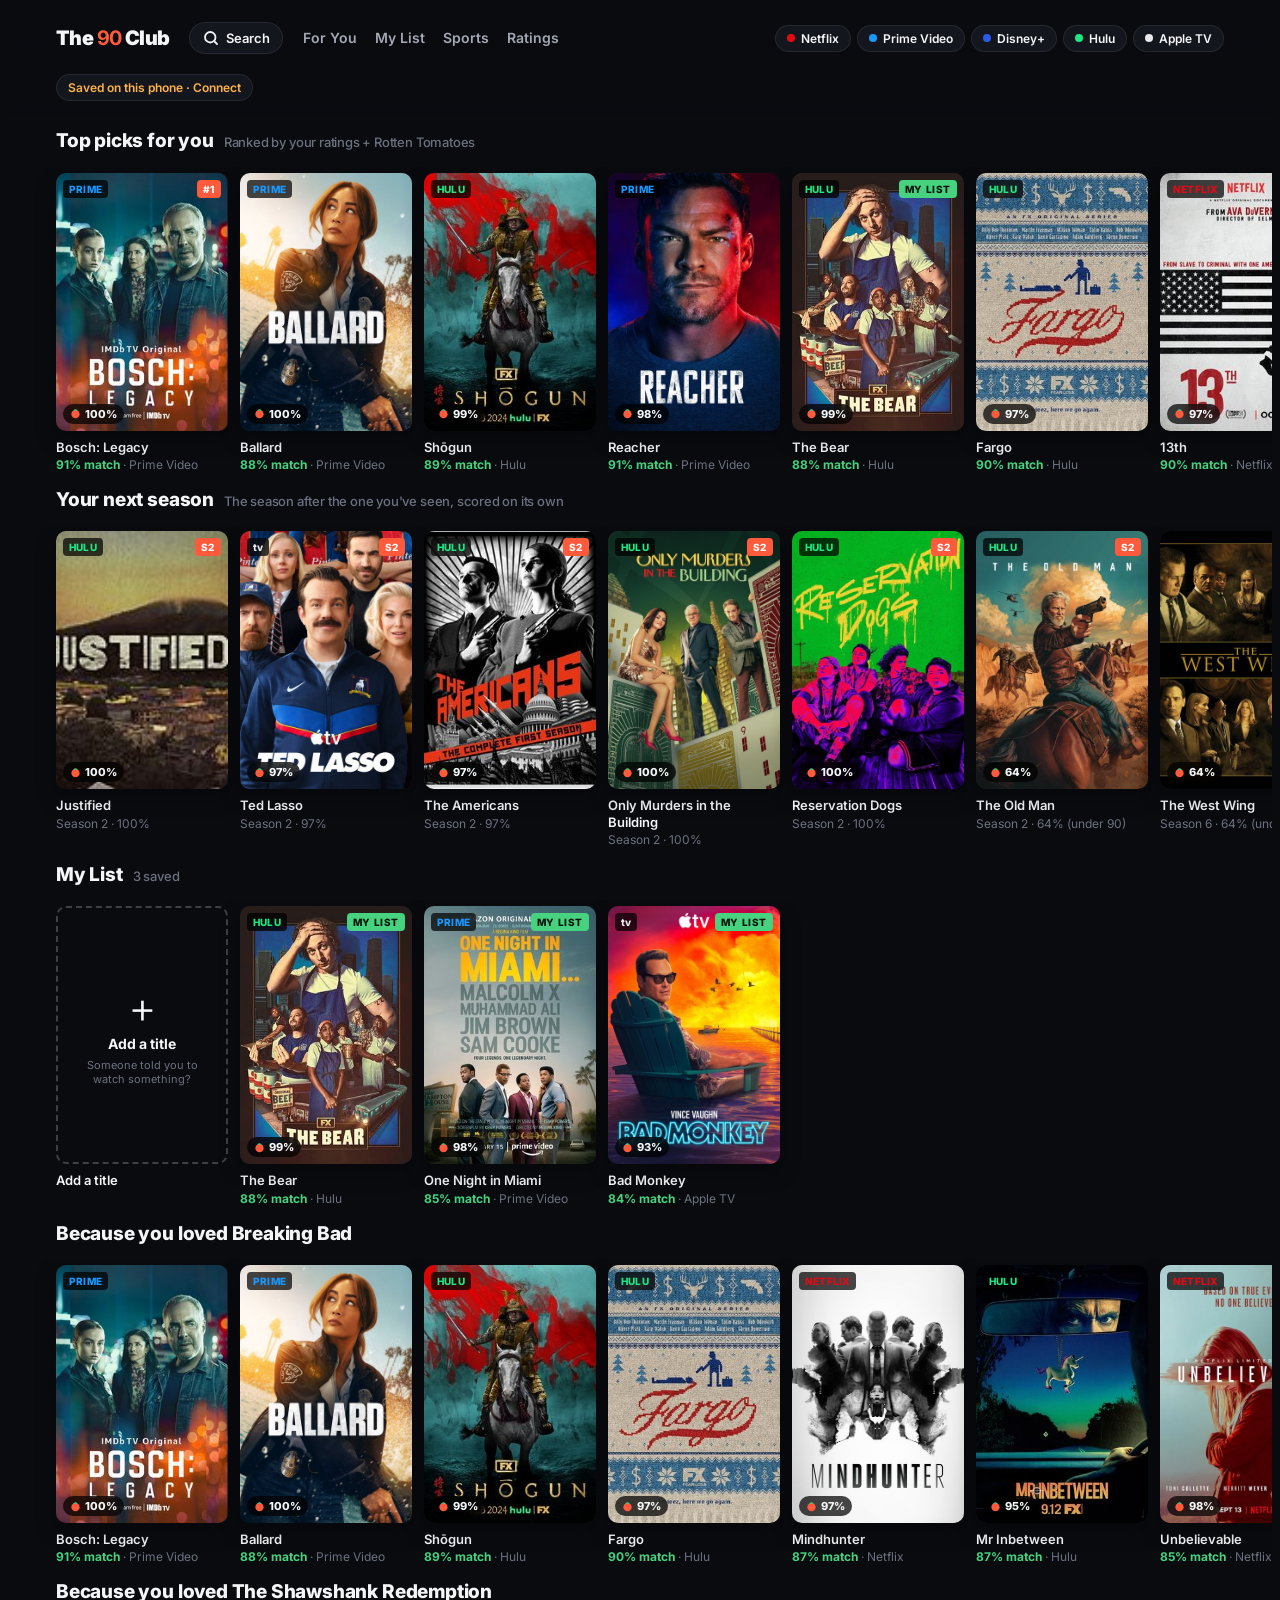
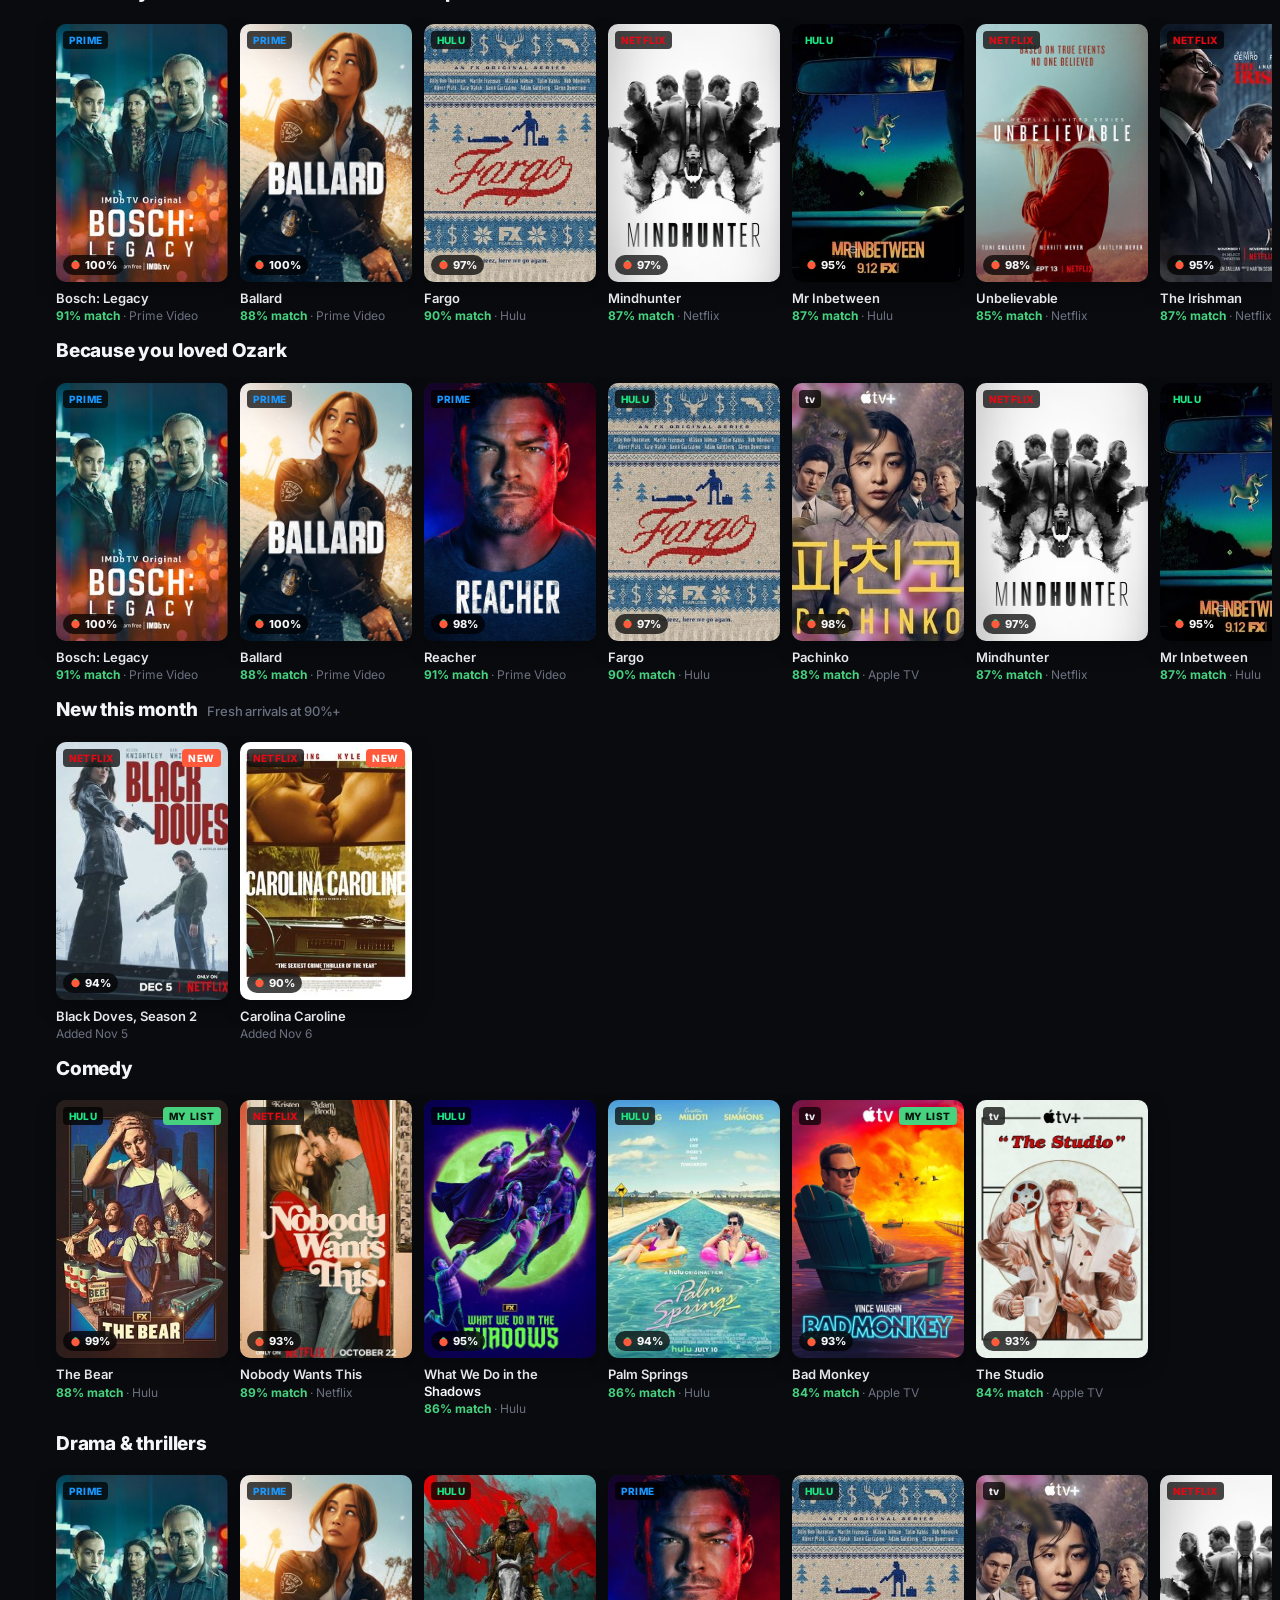
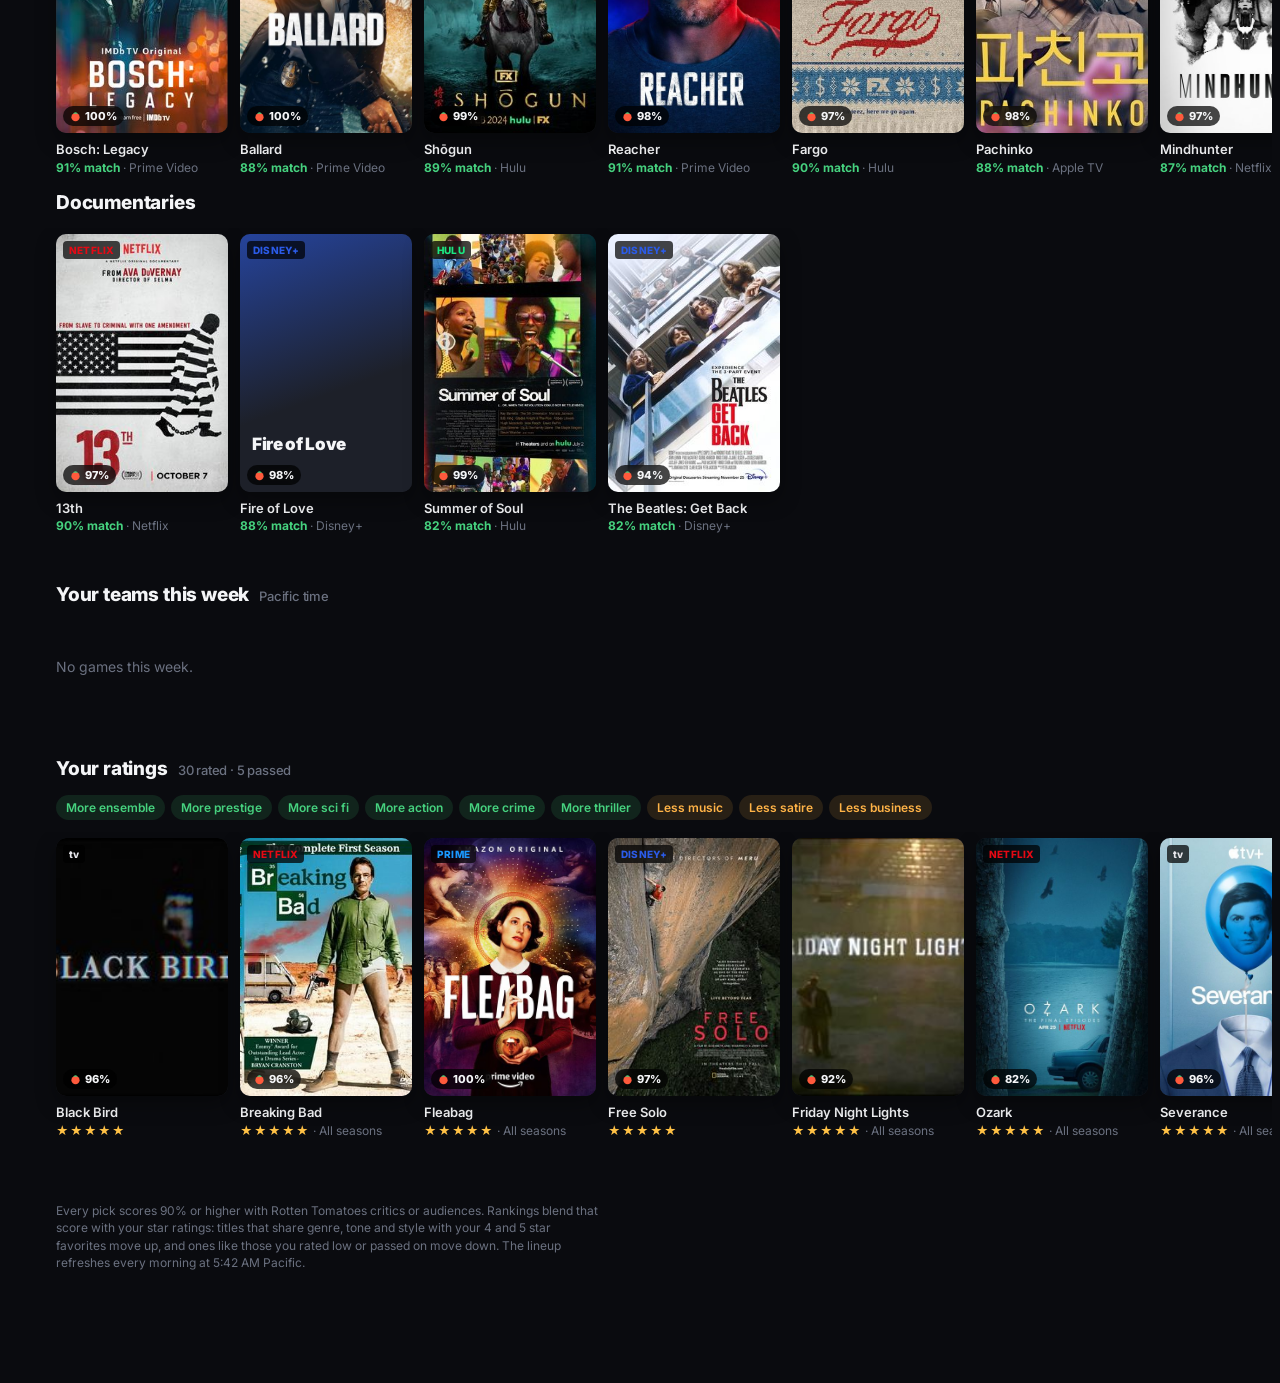
==== commit abc54a60: "90 Club: drop the featured banner; #1 pick leads Top picks The full-width banner took most of the fi" ====
--- a/tv/index.html
+++ b/tv/index.html
@@ -92,7 +92,7 @@
 @media(max-width:640px){.hero-in{flex-direction:column;align-items:flex-start;gap:20px;padding-top:90px}.hero-poster{width:140px}}
 
 /* Shelves */
-main{display:flex;flex-direction:column;gap:34px;padding-block:8px 64px}
+main{display:flex;flex-direction:column;gap:34px;padding-block:12px 64px}
 .shelf{display:flex;flex-direction:column;gap:12px;scroll-margin-top:80px}
 .shelf h2{margin:0;font-size:19px;font-weight:800;letter-spacing:-.01em;display:flex;align-items:baseline;gap:10px;flex-wrap:wrap}
 .shelf h2 small{font-size:13px;font-weight:500;color:var(--dim)}
@@ -191,20 +191,6 @@
   <button class="sync" id="sync" data-action="settings">Saved on this phone</button>
 </header>
 
-<section class="hero" id="hero" aria-label="Featured">
-  <div class="hero-bg" id="hero-bg"></div>
-  <div class="hero-in gut">
-    <div class="hero-poster" id="hero-poster"></div>
-    <div class="hero-txt">
-      <div class="kicker" id="hero-kick">Loading your lineup</div>
-      <h1 id="hero-title">The 90 Club</h1>
-      <div class="meta" id="hero-meta"></div>
-      <p id="hero-best">Picks from Netflix, Prime Video, Disney+, Hulu and Apple TV that score 90% or higher on Rotten Tomatoes, ranked by what you love.</p>
-      <div class="why" id="hero-why"></div>
-      <div class="btns" id="hero-btns"></div>
-    </div>
-  </div>
-</section>
 
 <main id="main">
   <div class="gut" id="notice-wrap" hidden><div class="notice" id="notice"></div></div>
@@ -294,7 +280,7 @@
     const S=seasonsOf(id);if(!S||S.total<=1)continue;const seen=seenOf(m);if(seen>=S.total)continue;
     const nx=S.seasons.find(x=>x.n===seen+1);const base=lookup(id);if(!nx||!base)continue;
     out.push({t:{...base,critics:nx.critics??null,audience:nx.audience??null},n:nx.n,sc:Math.max(nx.critics??0,nx.audience??0),rating:m.rating||3})}
-  return out.sort((a,b)=>(b.rating-a.rating)||(b.sc-a.sc))}
+  return out.sort((a,b)=>((b.sc>=90)-(a.sc>=90))||(b.rating-a.rating)||(b.sc-a.sc))}
 const seenLabel=(id,m)=>{const S=seasonsOf(id);if(!S||S.total<=1)return"";const n=seenOf(m);return n>=S.total?"All seasons":n===1?"Season 1":`Seasons 1–${n}`};
 /* Search across everything the app knows: the lineup plus every title you've rated, listed or passed on. */
 const normQ=x=>String(x||"").normalize("NFD").replace(/[\u0300-\u036f]/g,"").toLowerCase().replace(/[^a-z0-9]+/g," ").trim();
@@ -336,26 +322,10 @@
   const scored=pool.map(t=>({t,m:mk(t)})).sort((a,b)=>b.m.score-a.m.score||a.t.title.localeCompare(b.t.title));
   const ranked=scored.map(x=>x.t);
 
-  // Hero: best match with art, else best match
-  const heroX=scored.find(x=>artOf(x.t.id)&&x.t.type!=="Documentary")||scored[0];
-  if(heroX){const t=heroX.t,m=heroX.m,img=artOf(t.id),sv=SVC[t.service];
-    $("hero-bg").style.backgroundImage=img?`url("${img}")`:"none";
-    $("hero-poster").style.backgroundImage=img?`url("${img}")`:"none";$("hero-poster").hidden=!img;
-    $("hero-kick").textContent=useT?"Top pick for you":"Top pick tonight";
-    $("hero-title").textContent=t.title;
-    $("hero-meta").innerHTML=[m.pct?`<span class="match">${m.pct}% match</span>`:"",scoreHTML(t),`<span style="color:${svcColor(t.service)};font-weight:700">${esc(t.service)}</span>`,`<span>${t.year}</span>`,`<span>${esc(t.type)}</span>`,`<span>${esc(t.genre)}</span>`].filter(Boolean).join("");
-    $("hero-best").textContent=t.best;
-    $("hero-why").innerHTML=m.why?`Because you loved <b>${esc(m.why)}</b>`:"";
-    const w=state.marks[t.id]?.state==="want";
-    $("hero-btns").innerHTML=`<a class="btn pri" href="${watchUrl(t)}" data-copy="${esc(t.title)}" target="_blank" rel="noopener"><svg viewBox="0 0 24 24" fill="currentColor"><path d="M7 4.5v15l12-7.5z"/></svg>Open in ${esc(t.service)}</a>
-      <button class="btn sec" data-id="${t.id}" data-mark="want" aria-pressed="${w}">${w?"✓ On My List":"+ My List"}</button>
-      <button class="btn sec" data-open="${t.id}">Details</button>
-      <button class="btn ghost" data-id="${t.id}" data-mark="skip">Not for me</button>`;}
-
   // Shelves
   const sub=t=>{const m=mk(t);return{sub:m.pct&&useT?`<span style="color:var(--fresh);font-weight:700">${m.pct}% match</span> · ${esc(t.service)}`:esc(t.service)}};
   let html="";
-  html+=shelf("for-you",useT?"Top picks for you":"Top picks","Ranked by your ratings + Rotten Tomatoes",ranked.filter(t=>t!==heroX?.t).slice(0,16),{tile:sub});
+  html+=shelf("for-you",useT?"Top picks for you":"Top picks","Ranked by your ratings + Rotten Tomatoes",ranked.slice(0,16),{tile:t=>({...sub(t),...(t===ranked[0]?{flag:'<span class="flag">#1</span>'}:{})})});
   const ns=nextSeasons().filter(x=>state.svc.has(x.t.service)||!SVC[x.t.service]);
   html+=shelf("next-season","Your next season","The season after the one you've seen, scored on its own",ns.map(x=>x.t),{tile:t=>{const x=ns.find(y=>y.t.id===t.id);
     return{flag:`<span class="flag">S${x.n}</span>`,sub:`Season ${x.n} · `+(x.sc?`${x.sc}%`+(x.sc<90?" (under 90)":""):"score coming")}}});
@@ -535,7 +505,7 @@
   "forget-token":()=>{token=null;try{localStorage.removeItem(TOKEN_KEY)}catch(e){}updateSyncUI();closeSheet()}
 };
 /* Self-update: when a newer app version is published, reload once with a cache-busting URL. */
-const APP_VERSION="2026-11-14-search";
+const APP_VERSION="2026-11-14-nohero";
 async function checkUpdate(){try{const v=await fetch("data/version.json?t="+Date.now(),{cache:"no-store"}).then(r=>r.json());
   if(v.app&&v.app!==APP_VERSION&&new URLSearchParams(location.search).get("v")!==v.app){location.replace(location.pathname+"?v="+encodeURIComponent(v.app));return true}}catch(e){}return false}
 async function load(){
@@ -547,7 +517,7 @@
     state.feed=feed;state.art=art.map||{};render();
     fetch("data/enrich.json"+bust).then(r=>r.ok?r.json():{titles:{}}).then(d=>{state.enrich=d.titles||{};render()}).catch(()=>{});
     fetch("data/seasons.json"+bust).then(r=>r.ok?r.json():{titles:{}}).then(d=>{state.seasons=d.titles||{};render()}).catch(()=>{})}
-  catch(e){$("hero-kick").textContent="Lineup unavailable";showNotice("Today's lineup didn't load. Check your connection and reopen the app.");return}
+  catch(e){showNotice("Today's lineup didn't load. Check your connection and reopen the app.");return}
   try{const data=token?(await readRemote()).data:await fetch("data/ratings.json"+bust).then(r=>r.json());state.marks=applyPending(data.marks||{});persistLocal();render()}
   catch(e){if(token&&(e.status===401||e.status===403))syncError="auth"}
   updateSyncUI();if(pending.size)scheduleSync()
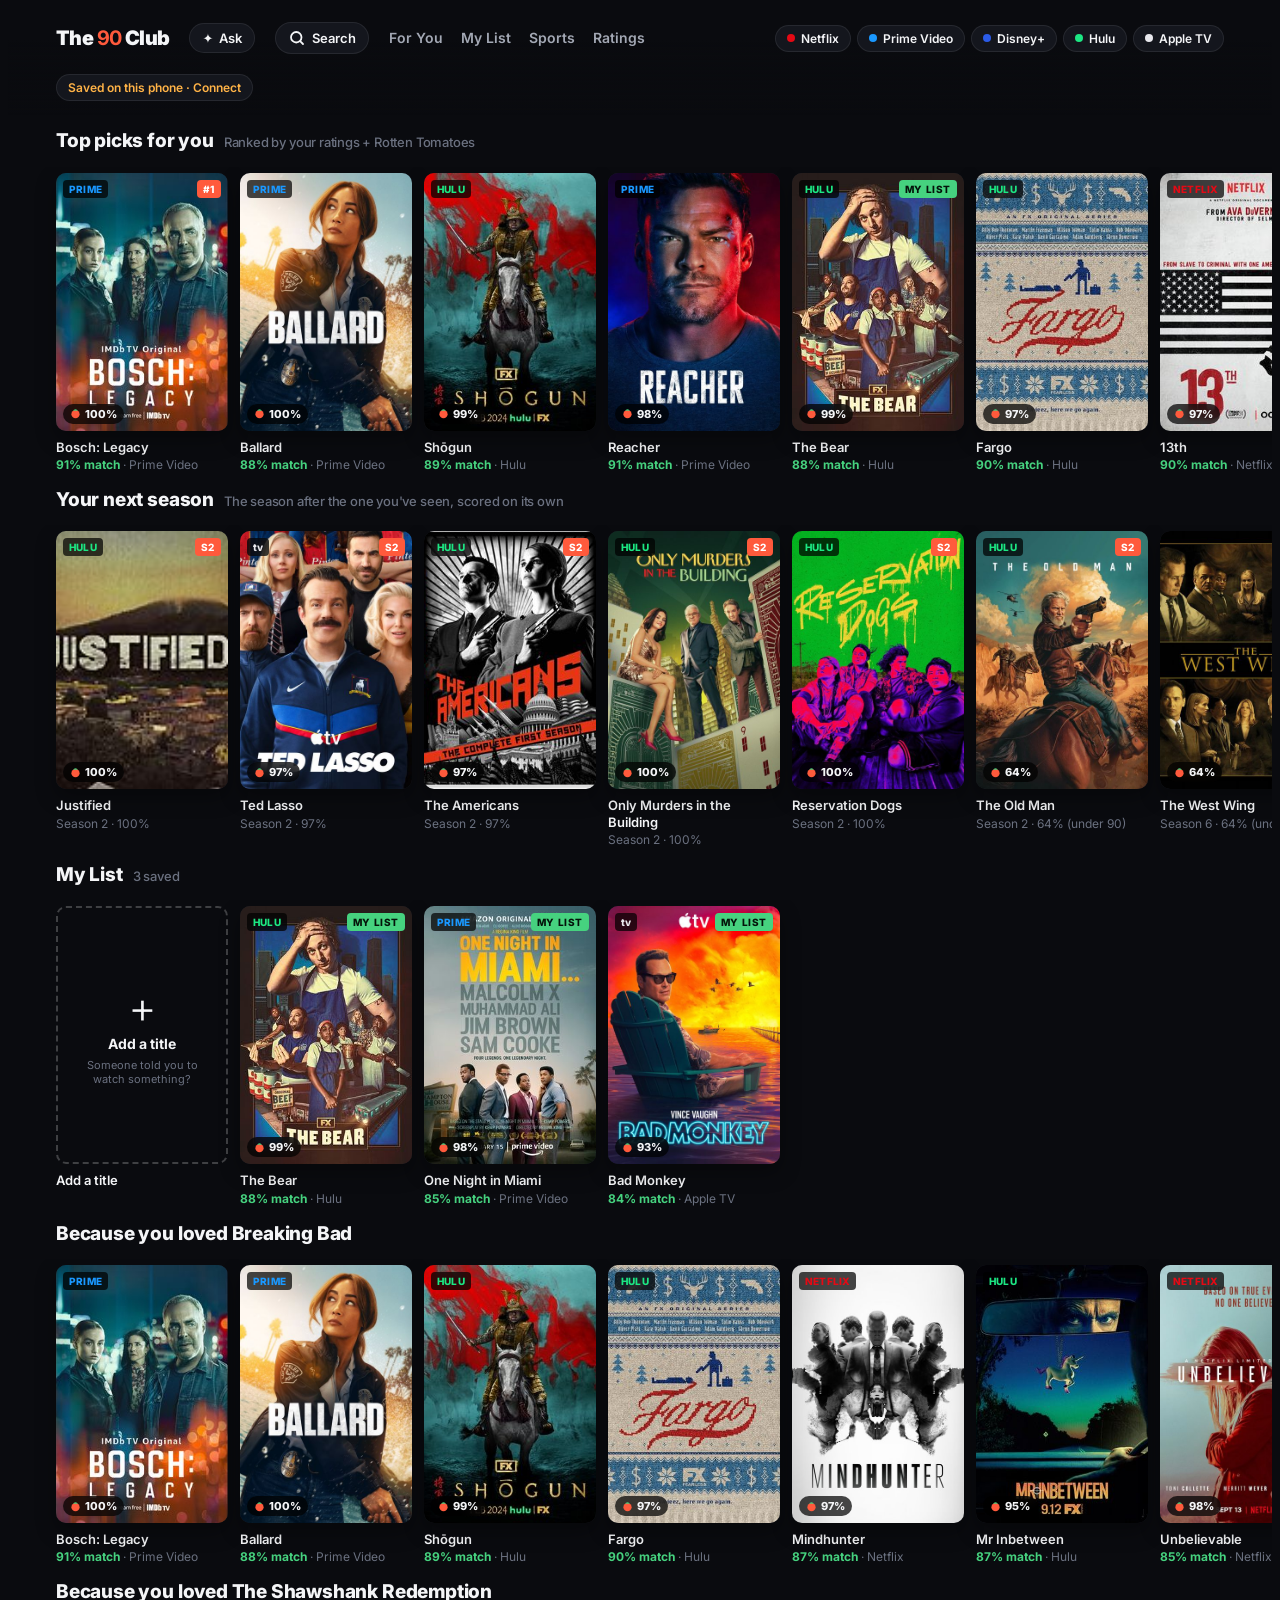
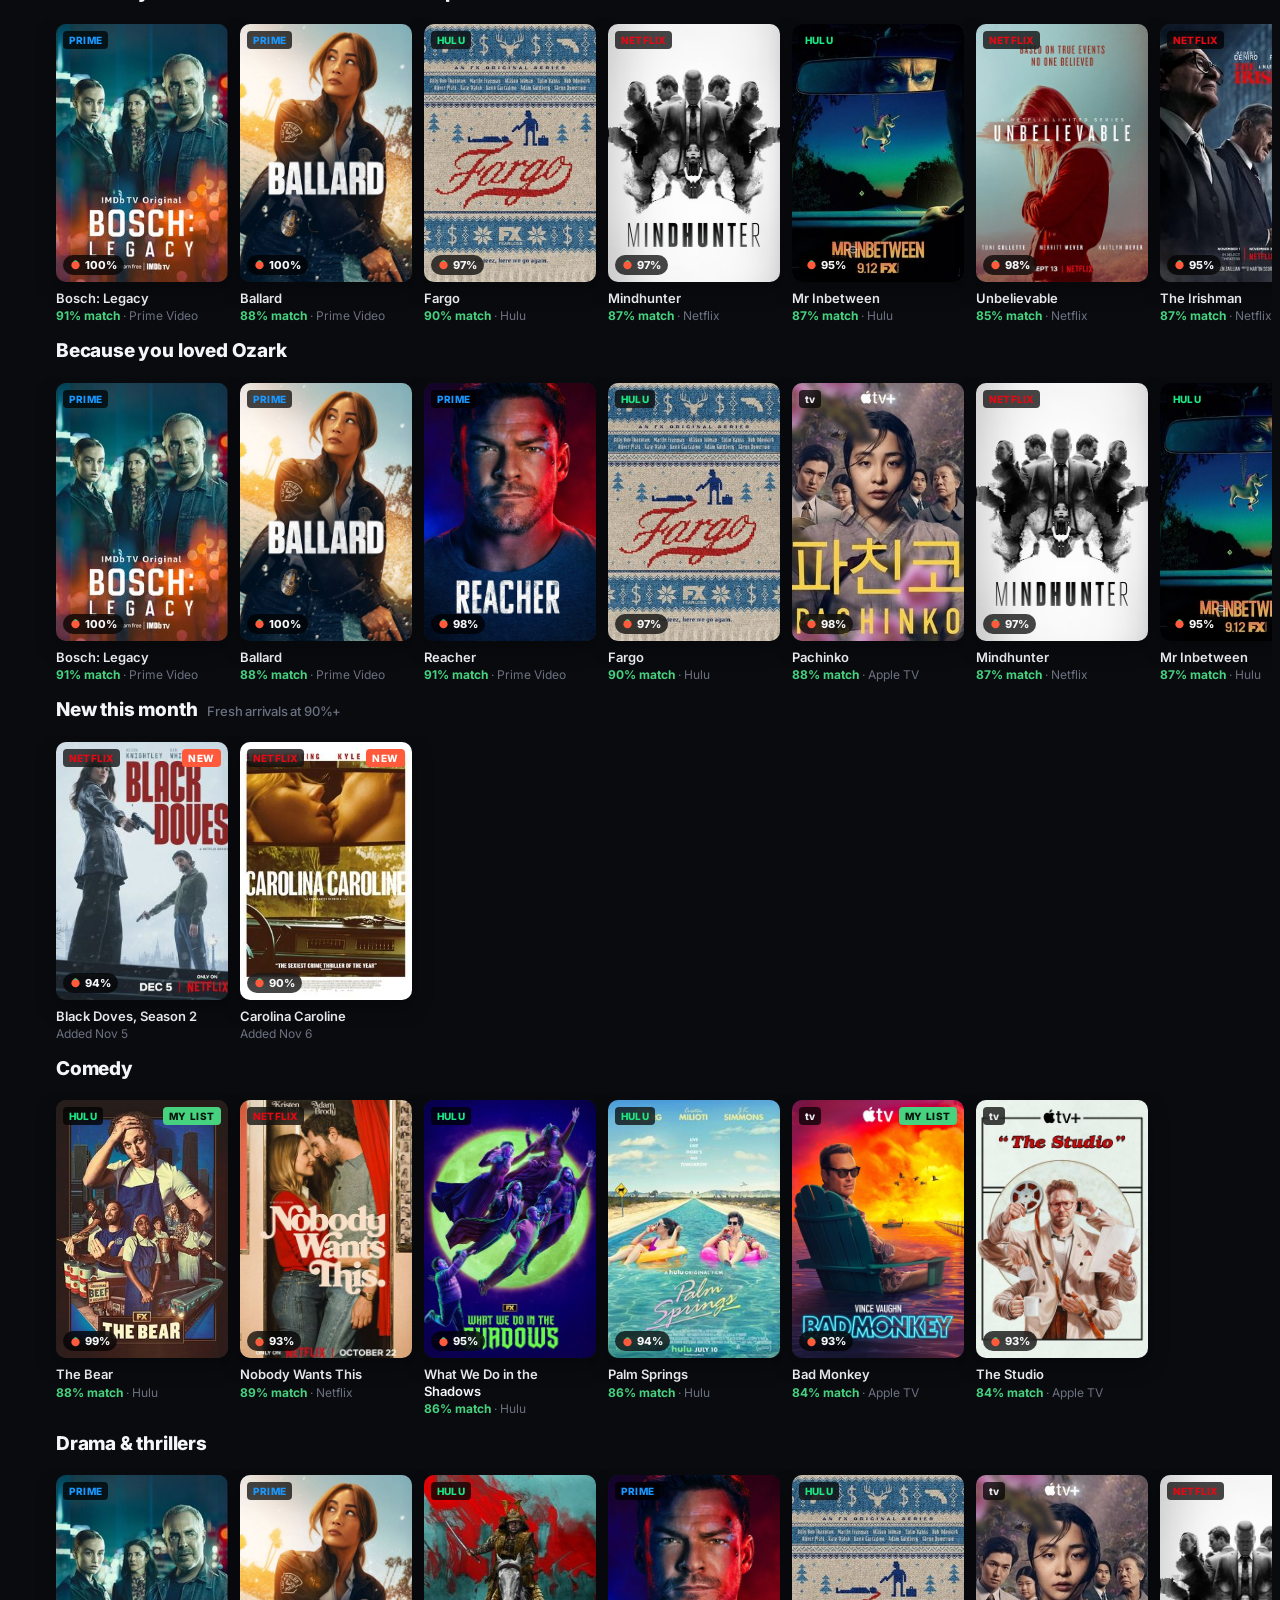
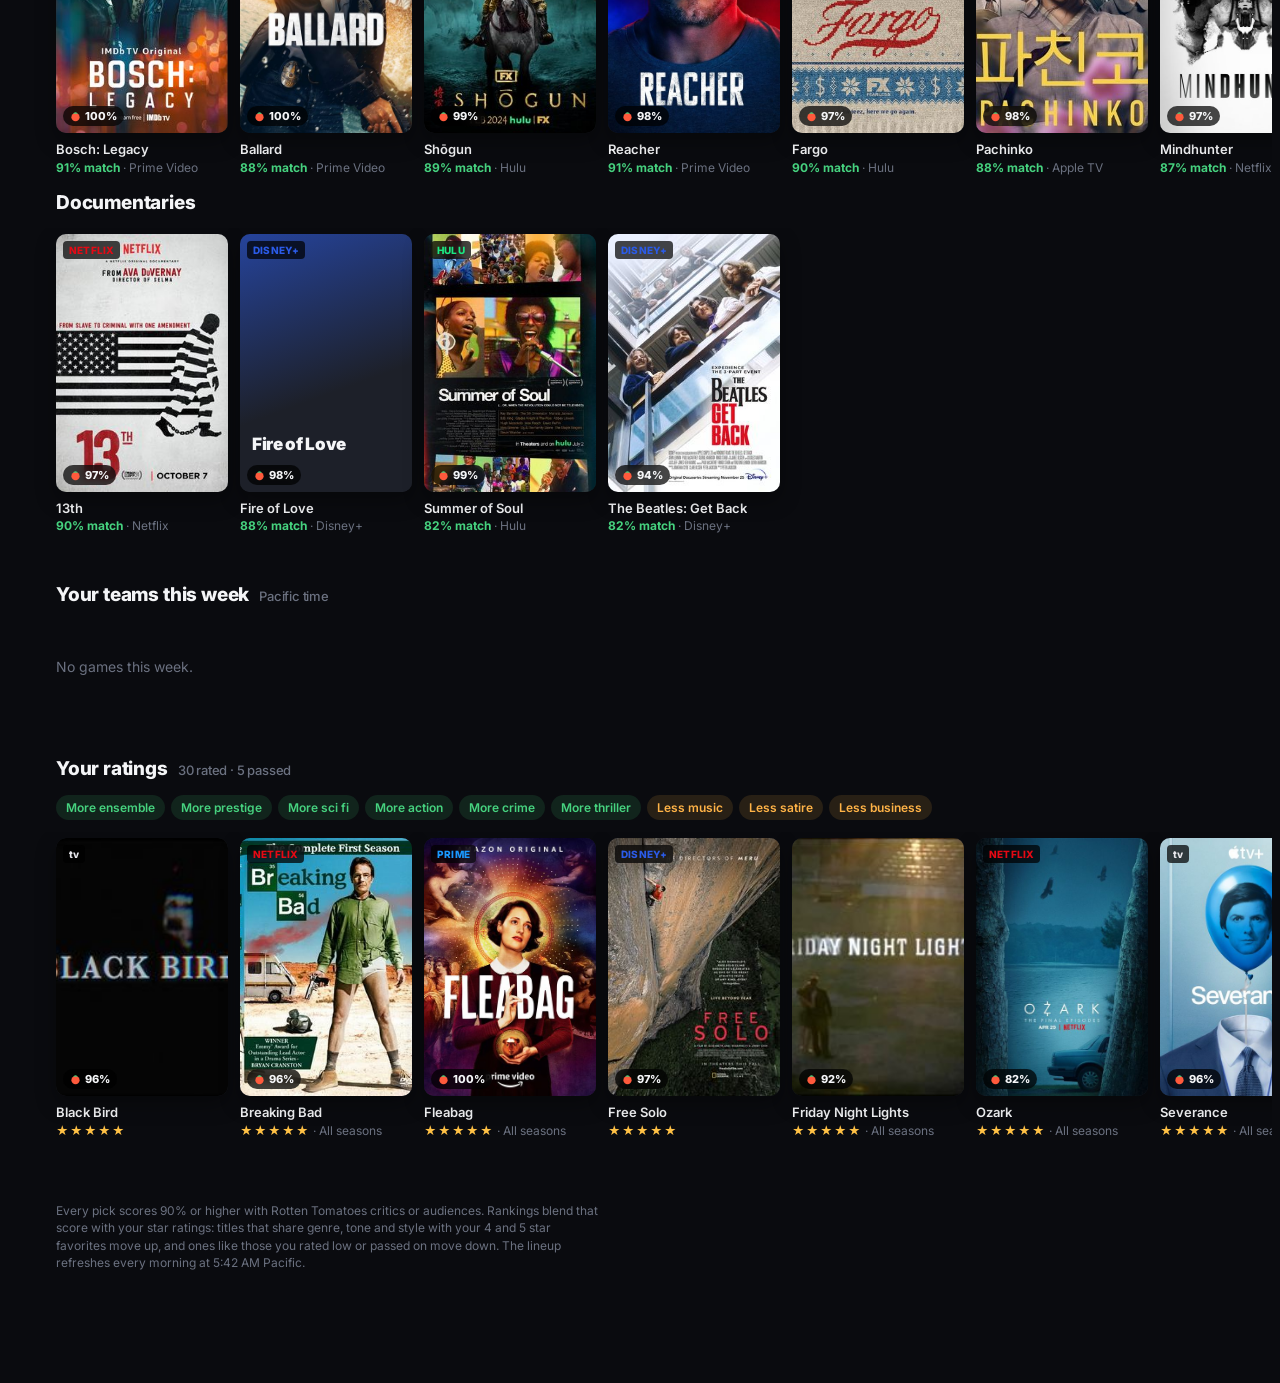
==== commit ca9c9ba4: "90 Club: Ask Claude hand-off An 'Ask' button in the top bar and 'Ask Claude' on every title open a s" ====
--- a/tv/index.html
+++ b/tv/index.html
@@ -28,6 +28,10 @@
 }
 *{box-sizing:border-box}
 [hidden]{display:none!important}
+.ask-btn{color:#E9C7FF;border-color:rgba(200,150,255,.35)}
+.btn.sec.ask{color:#E9C7FF}
+.ask-chip{border:1px solid var(--line);cursor:pointer;font:600 13px var(--f);padding:7px 12px;text-align:left}
+#ask-q{resize:vertical;min-height:84px;line-height:1.4}
 .search-btn{display:inline-flex;align-items:center;gap:6px;border:1px solid var(--line);background:var(--raise);color:var(--ink);border-radius:999px;padding:6px 12px;font:600 13px var(--f);cursor:pointer}
 .search-panel{position:fixed;inset:0;z-index:45;background:var(--bg);display:flex;flex-direction:column;padding-top:env(safe-area-inset-top,0px)}
 .search-top{display:flex;gap:8px;align-items:center;padding-block:12px;border-bottom:1px solid var(--line)}
@@ -185,6 +189,7 @@
 <body>
 <header class="bar gut">
   <div class="logo">The <b>90</b> Club</div>
+  <button class="search-btn ask-btn" data-action="ask" aria-label="Ask Claude">✦ <span>Ask</span></button>
   <button class="search-btn" data-action="search" aria-label="Search titles"><svg viewBox="0 0 24 24" width="18" height="18" fill="none" stroke="currentColor" stroke-width="2.4" stroke-linecap="round"><circle cx="11" cy="11" r="7"/><path d="m20 20-3.5-3.5"/></svg><span>Search</span></button>
   <nav class="tabs" aria-label="Sections"><a href="#for-you">For You</a><a href="#my-list">My List</a><a href="#sports">Sports</a><a href="#ratings">Ratings</a></nav>
   <div class="svcs" id="svcs" role="group" aria-label="Services"></div>
@@ -383,7 +388,8 @@
      <div class="btns">${sv?`<a class="btn pri" href="${watchUrl(t)}" data-copy="${esc(t.title)}" target="_blank" rel="noopener">Open in ${esc(t.service)}</a>`:`<a class="btn pri" href="https://www.justwatch.com/us/search?q=${encodeURIComponent(t.title)}" target="_blank" rel="noopener">Find where to watch</a>`}
        <button class="btn sec" data-id="${id}" data-mark="want" aria-pressed="${m?.state==="want"}">${m?.state==="want"?"✓ On My List":"+ My List"}</button>
        <button class="btn sec" data-id="${id}" data-mark="watched" aria-pressed="${m?.state==="watched"}">${m?.state==="watched"?"✓ Watched":"I've seen it"}</button>
-       <button class="btn sec" data-id="${id}" data-mark="skip" aria-pressed="${m?.state==="skip"}">${m?.state==="skip"?"Passed":"Not for me"}</button></div>
+       <button class="btn sec" data-id="${id}" data-mark="skip" aria-pressed="${m?.state==="skip"}">${m?.state==="skip"?"Passed":"Not for me"}</button>
+       <button class="btn sec ask" data-action="ask" data-id="${id}">✦ Ask Claude</button></div>
      ${m?.state==="watched"?`<div class="rate" role="group" aria-label="Your rating"><span>${m.rating?"Your rating":"How was it?"}</span>${[1,2,3,4,5].map(i=>`<button class="star ${i<=(m.rating||0)?"on":""}" data-id="${id}" data-rate="${i}" aria-label="${i} star${i>1?"s":""}" aria-pressed="${m.rating===i}">★</button>`).join("")}</div>`:""}
      ${(()=>{const S=seasonsOf(id);if(!S||S.total<2)return"";const seen=m?.state==="watched"?seenOf(m):0;
        return `<div class="seasons"><span class="lbl">Seasons · tap the last one you've watched</span><div class="season-list">${S.seasons.map(x=>`<button class="season ${x.n<=seen?"seen":""}" data-id="${id}" data-season="${x.n}" aria-pressed="${x.n<=seen}" aria-label="Watched through season ${x.n}"><b>S${x.n}</b><span>${x.critics!=null?x.critics+"%":"–"}</span></button>`).join("")}</div>
@@ -400,7 +406,7 @@
   if(b.dataset.mark)return toggleMark(b.dataset.id,b.dataset.mark);
   if(b.dataset.rate)return rate(b.dataset.id,+b.dataset.rate);
   if(b.dataset.season)return setSeen(b.dataset.id,+b.dataset.season);
-  if(b.dataset.action)return actions[b.dataset.action]();
+  if(b.dataset.action)return actions[b.dataset.action](b);
   if(b.dataset.open)return openSheet(b.dataset.open);
 });
 document.addEventListener("keydown",e=>{if(e.key==="Escape"&&!$("scrim").hidden)closeSheet()});
@@ -492,7 +498,48 @@
   $("add-rate").hidden=!seen;$("add-go").textContent=seen?"Save rating":"Add to My List"});
 document.addEventListener("click",e=>{const b=e.target.closest("[data-addrate]");if(!b)return;const v=+b.dataset.addrate,box=$("add-rate");
   box.dataset.v=box.dataset.v==v?"":v;box.querySelectorAll(".star").forEach(x=>x.classList.toggle("on",+x.dataset.addrate<=+(box.dataset.v||0)))});
+/* Ask Claude: hand the question off to the Claude app/site with this viewer's context filled in. */
+function askContext(t){
+  const ms=Object.values(state.marks).filter(m=>m.t);
+  const loved=ms.filter(m=>m.rating===5).map(m=>m.t.title).slice(0,14);
+  const liked=ms.filter(m=>m.rating===4).map(m=>m.t.title).slice(0,8);
+  const no=ms.filter(m=>(m.rating&&m.rating<=2)||m.state==="skip").map(m=>m.t.title).slice(0,10);
+  const L=["I'm using my personal streaming guide, The 90 Club. My services: Netflix, Prime Video (included titles only), Disney+, Hulu, Apple TV, plus YouTube TV and ESPN+ for sports. I like titles with a Rotten Tomatoes critics or audience score of 90%+."];
+  if(state.profile?.summary)L.push("My taste: "+state.profile.summary);
+  if(loved.length)L.push("Loved: "+loved.join(", ")+".");
+  if(liked.length)L.push("Liked: "+liked.join(", ")+".");
+  if(no.length)L.push("Didn't like or passed on: "+no.join(", ")+".");
+  if(t){const m=state.marks[t.id],S=seasonsOf(t.id);
+    let st="I haven't watched it yet.";
+    if(m?.state==="watched")st="I've watched it"+(S&&S.total>1?` through season ${seenOf(m)} of ${S.total}`:"")+(m.rating?` and rated it ${m.rating}/5`:"")+".";
+    else if(m?.state==="want")st="It's on my watchlist.";else if(m?.state==="skip")st="I passed on it.";
+    L.push(`About "${t.title}" (${[t.year,t.type==="Series"?"series":t.type?.toLowerCase(),t.service&&"on "+t.service,t.critics!=null&&"Rotten Tomatoes "+t.critics+"%"].filter(Boolean).join(", ")}). ${st}`)}
+  L.push("Please answer briefly and specifically for me.");
+  return L.join("\n")}
+const ASK_SUGGEST={title:["Should I watch anything before this?","Is this worth it for me? How many episodes until it hooks?","What else would I like if I like this?"],
+  home:["What should I watch tonight?","Something great under 2 hours tonight?","Which of my next seasons should I start first?"]};
+function askUrl(id){const t=id?lookup(id):null;const q=($("ask-q")?.value||"").trim()||$("ask-q")?.placeholder||"";
+  return "https://claude.ai/new?q="+encodeURIComponent(askContext(t)+"\n\nMy question: "+q)}
+function openAsk(b){const id=b?.dataset?.id||"";const t=id?lookup(id):null;state.open=null;lastFocus=document.activeElement;
+  const sug=ASK_SUGGEST[t?"title":"home"];
+  $("sheet").innerHTML=`<button class="close" id="close" aria-label="Close">✕</button>
+  <form class="sheet-body add-form" id="askf" style="padding-top:28px" autocomplete="off">
+   <h2 id="sheet-title" style="margin:0">✦ Ask Claude${t?` about ${esc(t.title)}`:""}</h2>
+   <p>Opens Claude with your question, plus your services, taste and ratings${t?" and where you are with this title":""}, so the answer fits you.</p>
+   <div class="chips">${sug.map(x=>`<button type="button" class="chip ask-chip" data-ask="${esc(x)}">${esc(x)}</button>`).join("")}</div>
+   <label class="lbl" for="ask-q">Your question</label>
+   <textarea id="ask-q" class="field" rows="3" placeholder="${esc(sug[0])}"></textarea>
+   <div class="btns"><a class="btn pri" id="ask-go" data-id="${esc(id)}" href="${askUrl(id)}" target="_blank" rel="noopener">✦ Ask Claude</a></div>
+   <p class="status">Your question is copied too, in case Claude opens without it.</p>
+  </form>`;
+  $("scrim").hidden=false;$("ask-q").focus()}
+document.addEventListener("input",e=>{if(e.target.id==="ask-q")$("ask-go").href=askUrl($("ask-go").dataset.id)});
+document.addEventListener("click",e=>{const c=e.target.closest("[data-ask]");if(c){$("ask-q").value=c.dataset.ask;$("ask-go").href=askUrl($("ask-go").dataset.id);$("ask-q").focus();return}
+  const go=e.target.closest("#ask-go");if(go){go.href=askUrl(go.dataset.id);const q=($("ask-q").value.trim()||$("ask-q").placeholder);
+    try{navigator.clipboard.writeText(q)}catch(err){}}});
+document.addEventListener("submit",e=>{if(e.target.id==="askf"){e.preventDefault();$("ask-go").click()}});
 const actions={
+  ask:openAsk,
   "add-title":()=>openAddForm(),
   "add-from-search":()=>openAddForm($("q").value.trim()),
   search:openSearch,
@@ -505,7 +552,7 @@
   "forget-token":()=>{token=null;try{localStorage.removeItem(TOKEN_KEY)}catch(e){}updateSyncUI();closeSheet()}
 };
 /* Self-update: when a newer app version is published, reload once with a cache-busting URL. */
-const APP_VERSION="2026-11-14-nohero";
+const APP_VERSION="2026-11-14-ask";
 async function checkUpdate(){try{const v=await fetch("data/version.json?t="+Date.now(),{cache:"no-store"}).then(r=>r.json());
   if(v.app&&v.app!==APP_VERSION&&new URLSearchParams(location.search).get("v")!==v.app){location.replace(location.pathname+"?v="+encodeURIComponent(v.app));return true}}catch(e){}return false}
 async function load(){
@@ -516,6 +563,7 @@
   try{const[feed,art]=await Promise.all([fetch("data/feed.json"+bust).then(r=>{if(!r.ok)throw 0;return r.json()}),fetch("data/posters.json"+bust).then(r=>r.json()).catch(()=>({map:{}}))]);
     state.feed=feed;state.art=art.map||{};render();
     fetch("data/enrich.json"+bust).then(r=>r.ok?r.json():{titles:{}}).then(d=>{state.enrich=d.titles||{};render()}).catch(()=>{});
+    fetch("data/profile.json"+bust).then(r=>r.ok?r.json():{}).then(d=>{state.profile=d}).catch(()=>{});
     fetch("data/seasons.json"+bust).then(r=>r.ok?r.json():{titles:{}}).then(d=>{state.seasons=d.titles||{};render()}).catch(()=>{})}
   catch(e){showNotice("Today's lineup didn't load. Check your connection and reopen the app.");return}
   try{const data=token?(await readRemote()).data:await fetch("data/ratings.json"+bust).then(r=>r.json());state.marks=applyPending(data.marks||{});persistLocal();render()}
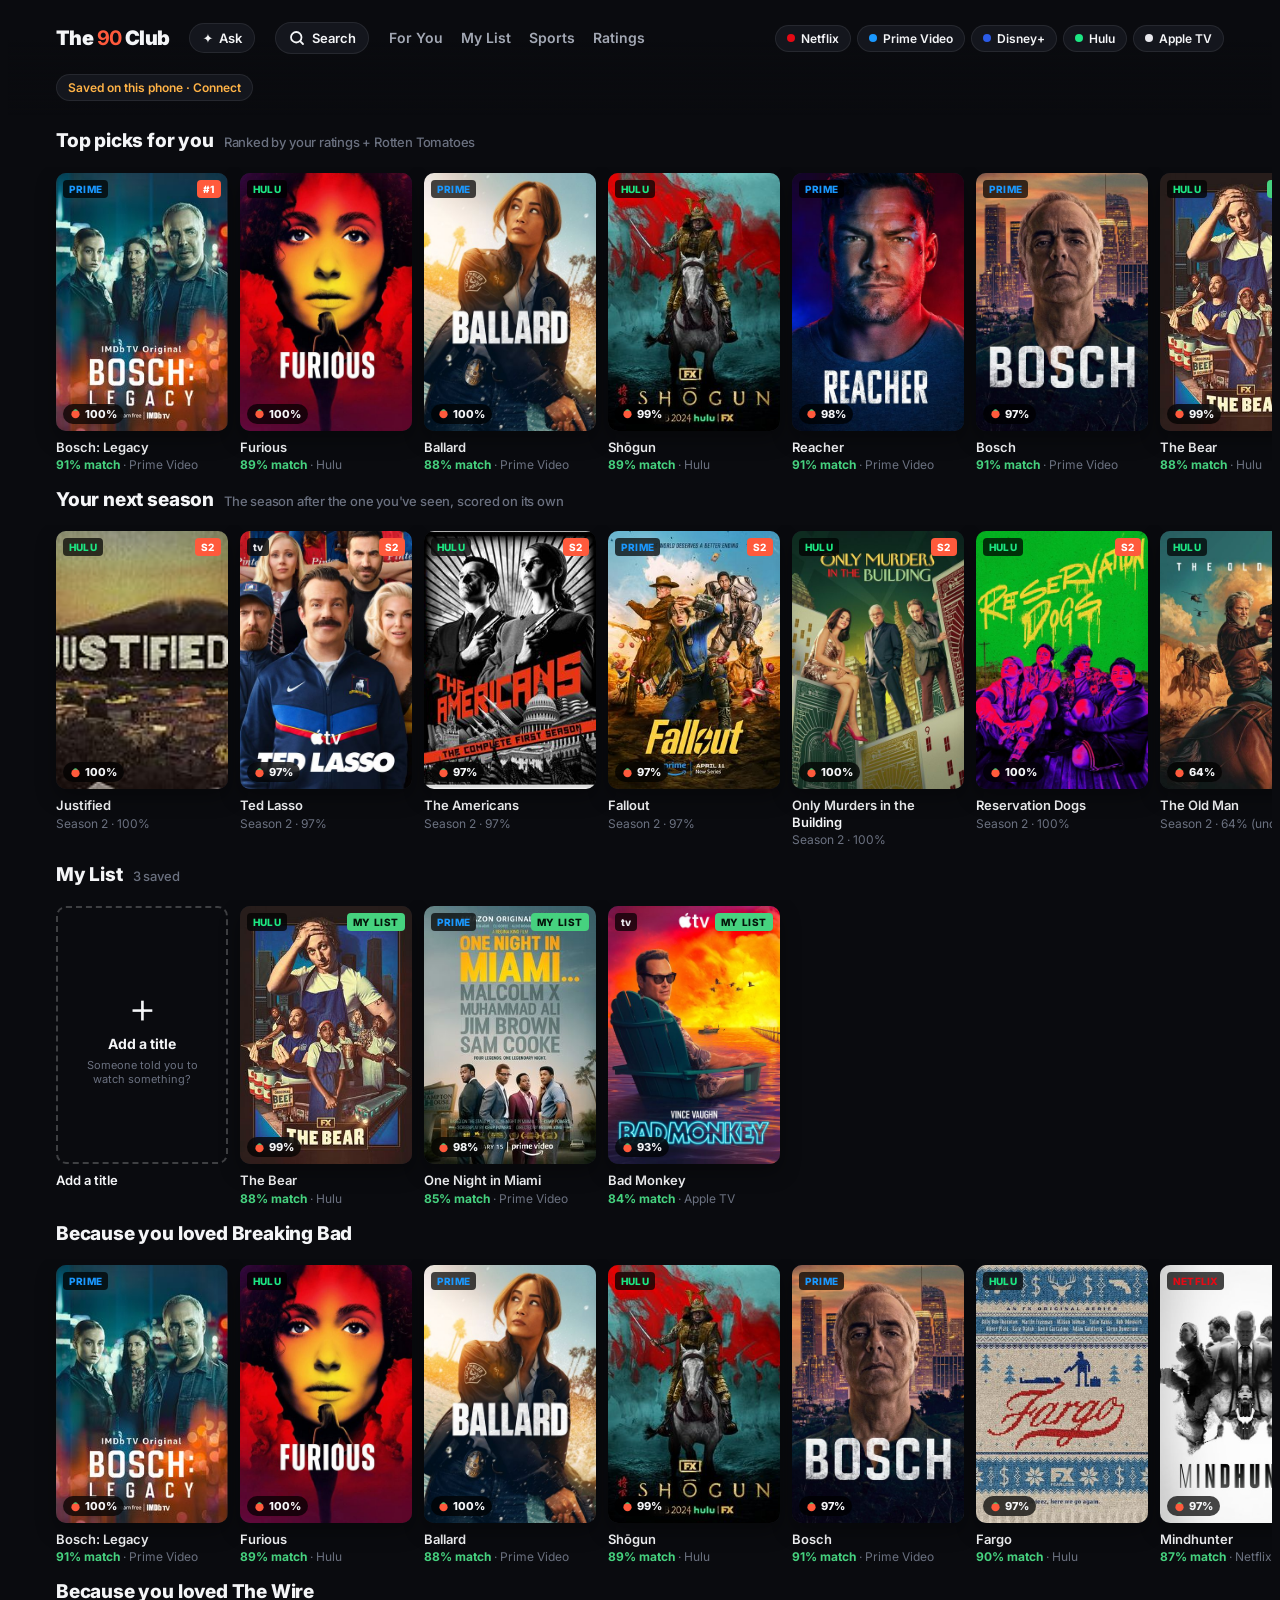
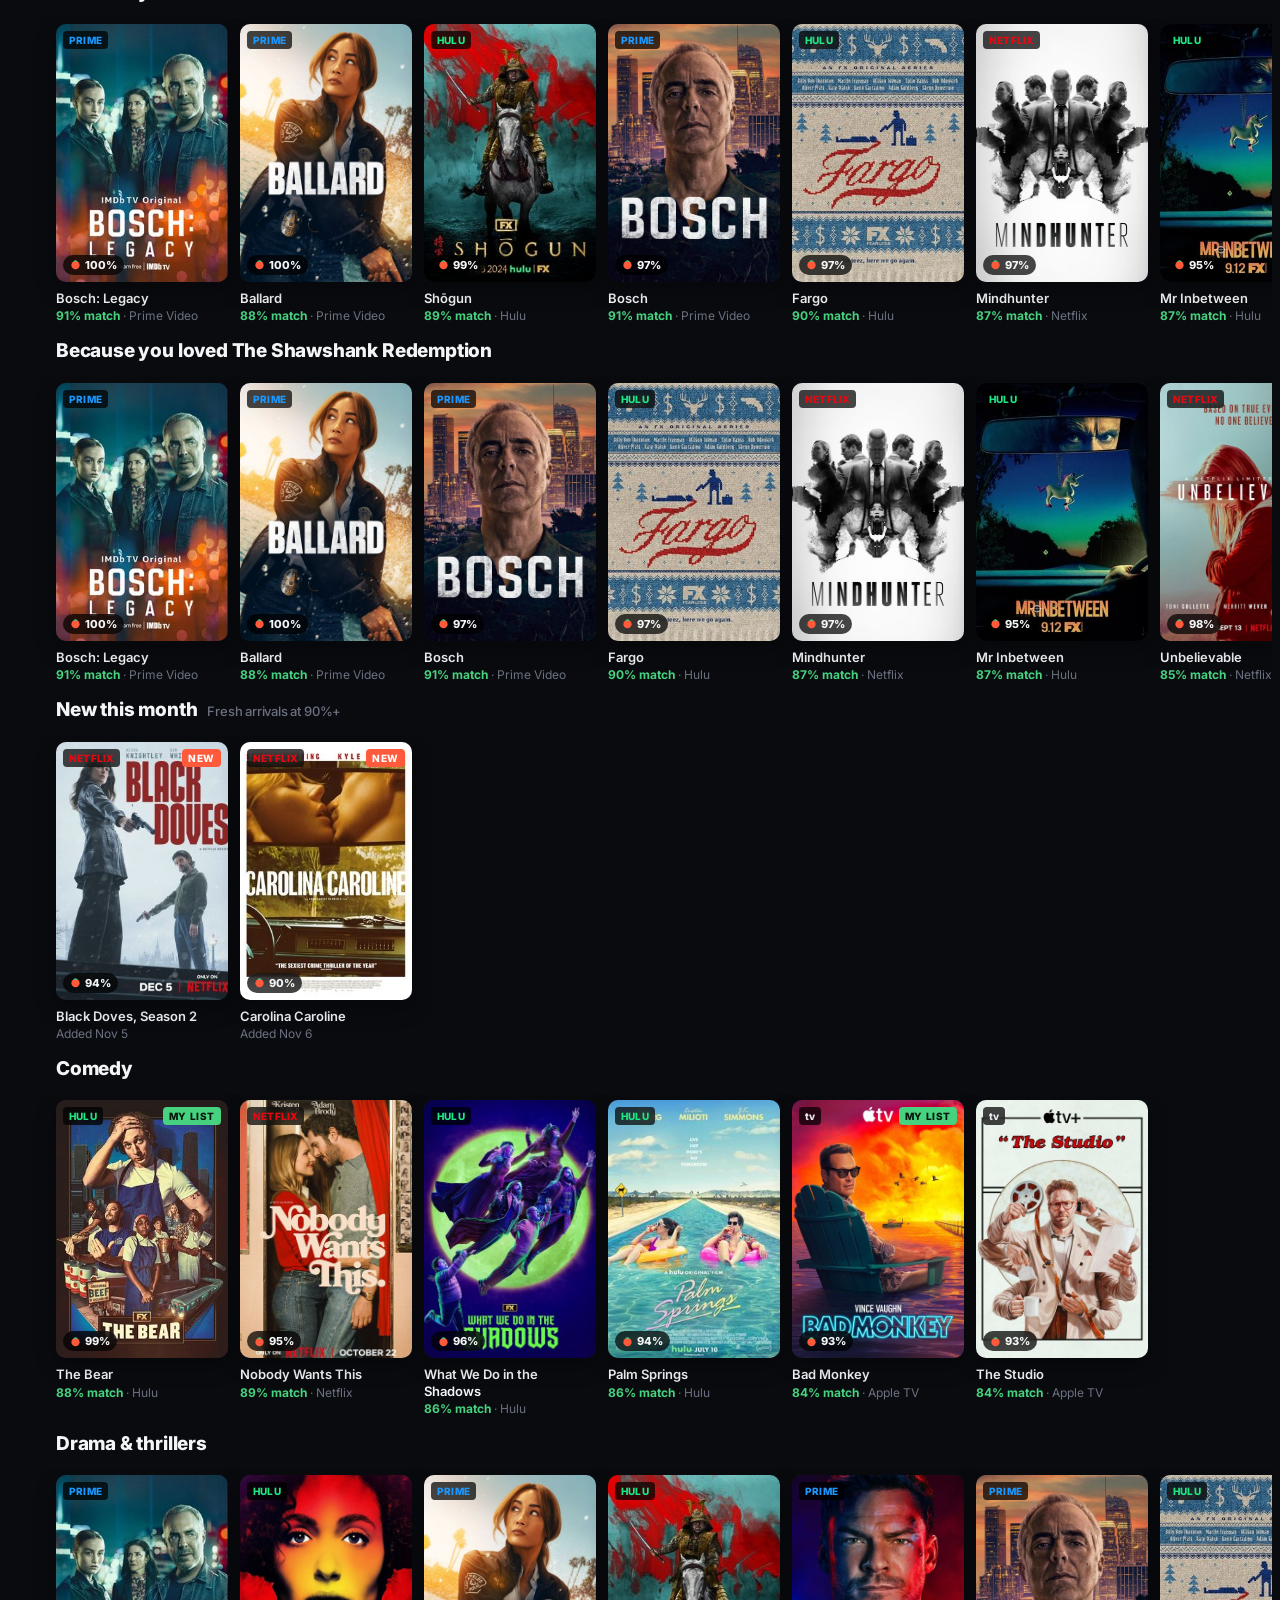
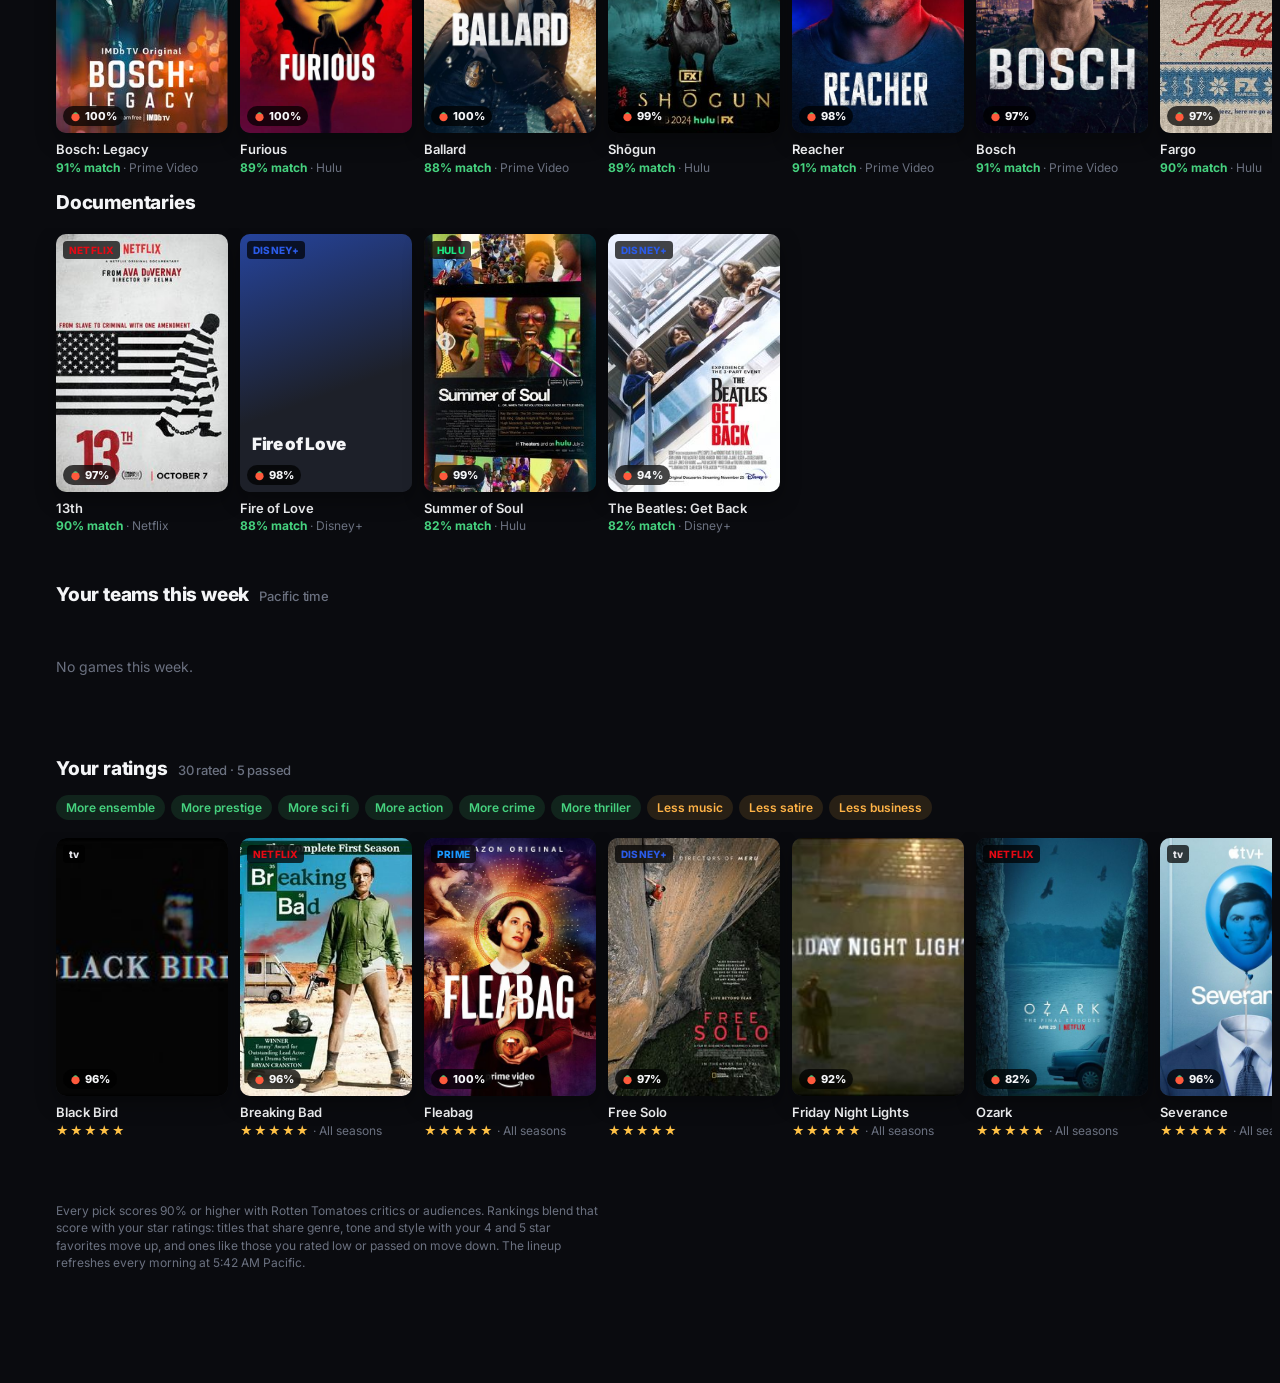
==== commit 44853c5f: "90 Club: count streaming-app games as on your plan Games on Netflix, Hulu, Disney+, Apple TV or ESPN" ====
--- a/tv/index.html
+++ b/tv/index.html
@@ -214,7 +214,7 @@
 <script>
 
 const SVC={"Netflix":{c:"--netflix",s:"NETFLIX",u:"https://www.netflix.com/search?q="},"Prime Video":{c:"--prime",s:"PRIME",u:"https://www.amazon.com/s?i=instant-video&k="},"Disney+":{c:"--disney",s:"DISNEY+",u:"https://www.disneyplus.com/search?q="},"Hulu":{c:"--hulu",s:"HULU",u:"https://www.hulu.com/search?q="},"Apple TV":{c:"--apple",s:"tv",u:"https://tv.apple.com/search?term="}};
-const ON_PLAN=/^(CBS|NBC|FOX|ABC|ESPN|ESPN2|FS1|BTN|TNT|NBA TV|Prime Video|NBC \/ Peacock|SEC Network)$/;
+const ON_PLAN=/^(CBS|NBC|FOX|ABC|ESPN|ESPN2|ESPN\+|FS1|BTN|TNT|NBA TV|Prime Video|Netflix|Hulu|Disney\+|Apple TV|NBC \/ Peacock|SEC Network)$/;
 const TOM='<svg viewBox="0 0 16 16" aria-hidden="true"><circle cx="8" cy="9" r="6" fill="#FF5A3C"/><path d="M6 3.5c1-.8 3-.8 4 0" stroke="#46D27F" stroke-width="1.6" fill="none" stroke-linecap="round"/></svg>';
 const state={feed:null,marks:{},art:{},svc:new Set(Object.keys(SVC)),open:null};
 try{const s=JSON.parse(localStorage.getItem("ninety-svc")||"null");if(Array.isArray(s)&&s.length)state.svc=new Set(s)}catch(e){}
@@ -552,7 +552,7 @@
   "forget-token":()=>{token=null;try{localStorage.removeItem(TOKEN_KEY)}catch(e){}updateSyncUI();closeSheet()}
 };
 /* Self-update: when a newer app version is published, reload once with a cache-busting URL. */
-const APP_VERSION="2026-11-14-ask";
+const APP_VERSION="2026-11-21-onplan";
 async function checkUpdate(){try{const v=await fetch("data/version.json?t="+Date.now(),{cache:"no-store"}).then(r=>r.json());
   if(v.app&&v.app!==APP_VERSION&&new URLSearchParams(location.search).get("v")!==v.app){location.replace(location.pathname+"?v="+encodeURIComponent(v.app));return true}}catch(e){}return false}
 async function load(){
